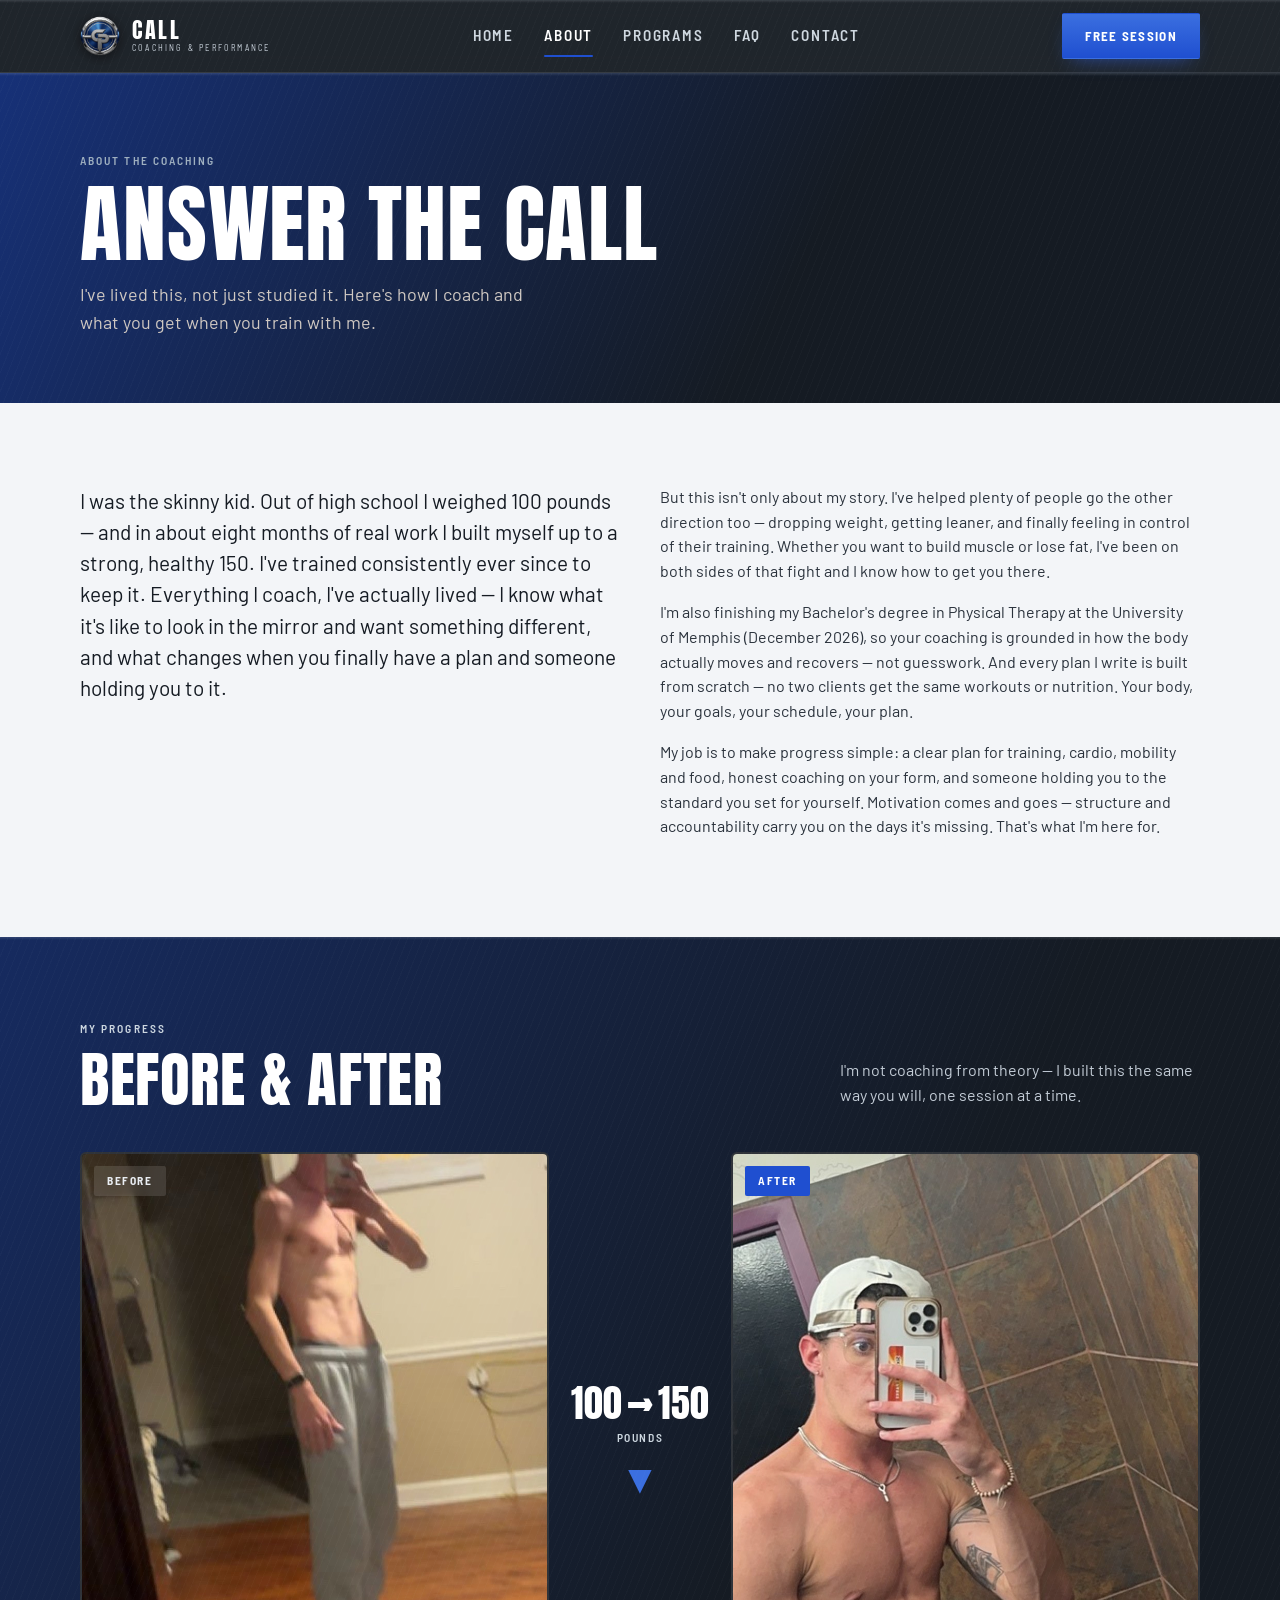
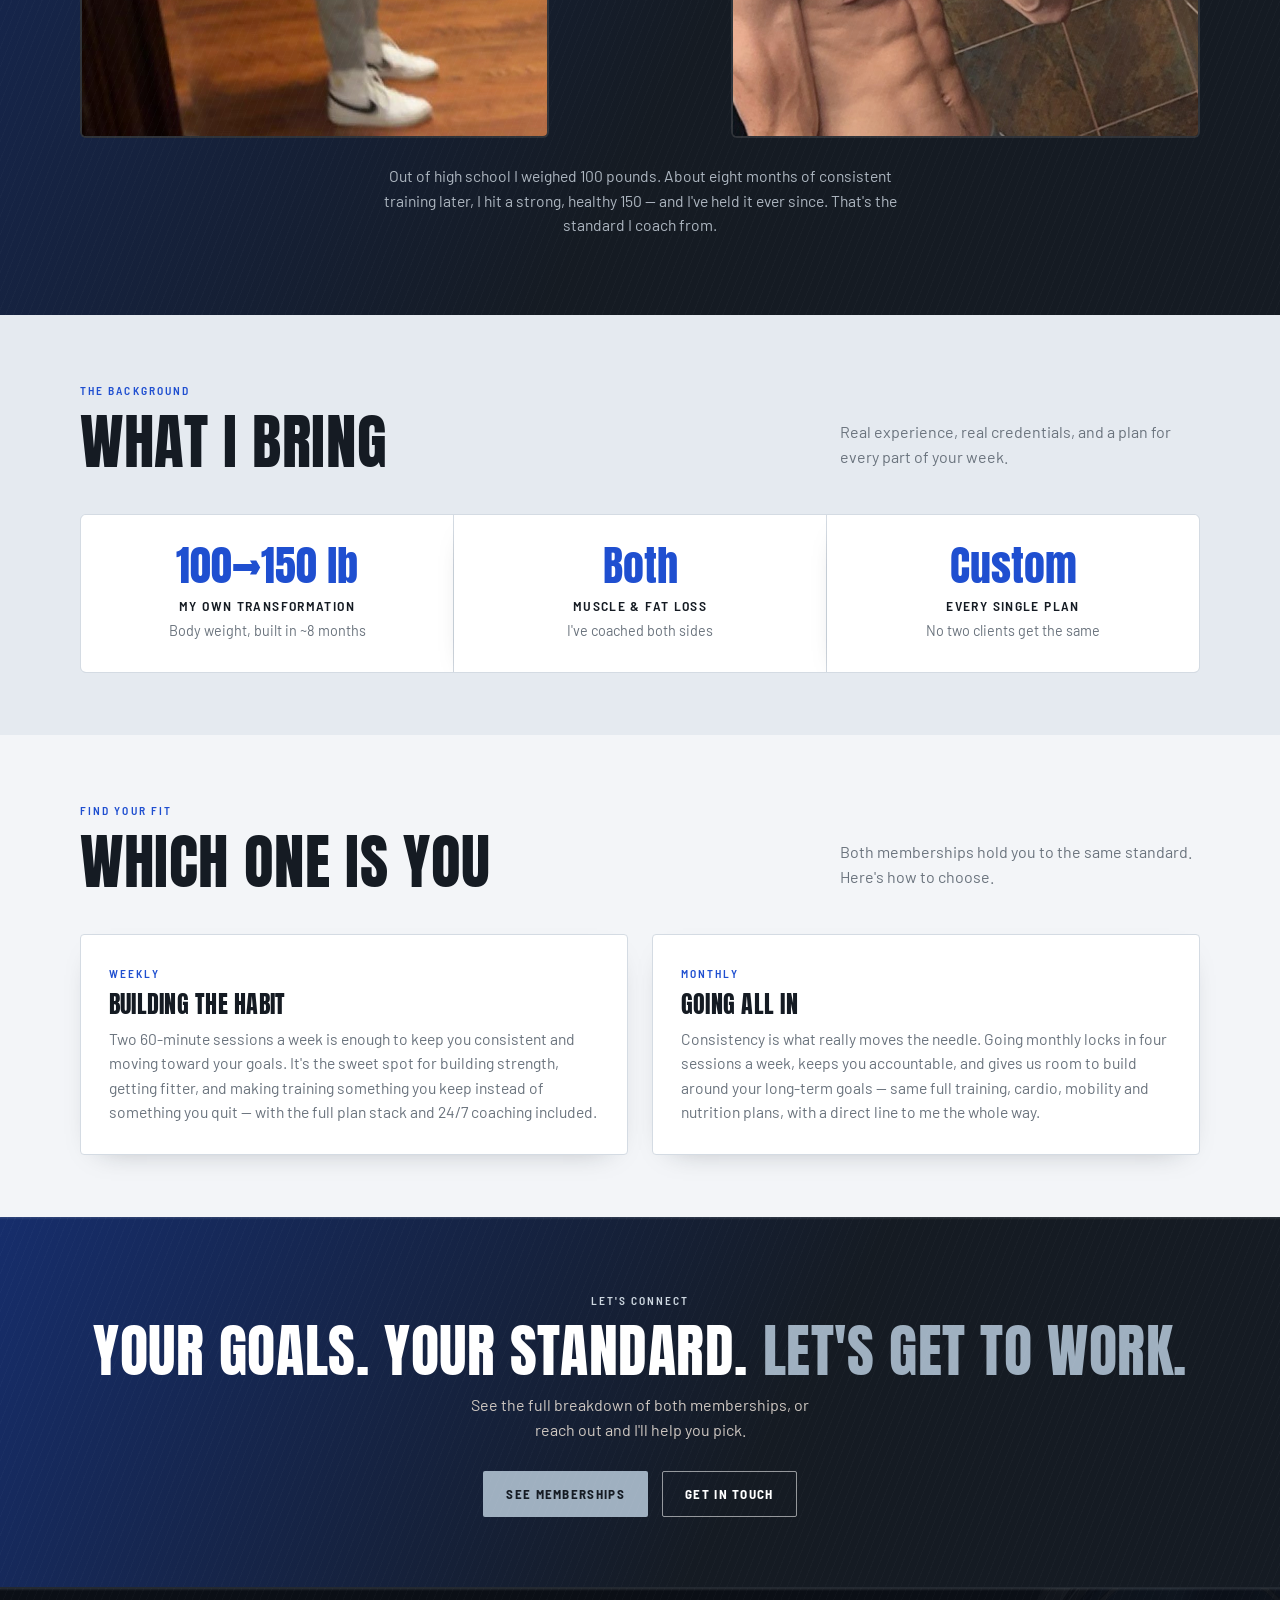
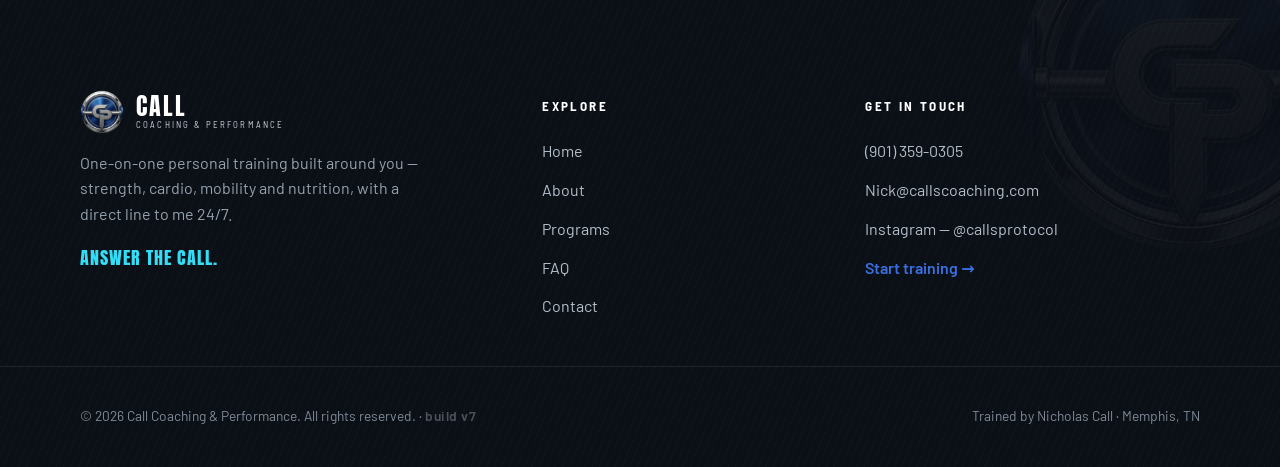
==== about.html @ 1124533a "Add files via upload" ====
<!DOCTYPE html>
<html lang="en">
<head>
<meta charset="UTF-8" />
<meta name="viewport" content="width=device-width, initial-scale=1.0" />
<title>About Nicholas Call | Personal Trainer &mdash; Memphis &amp; Cordova, TN</title>
<meta name="description" content="Meet Nicholas Call, personal trainer in Memphis, TN. From 100 to 150 lbs, now helping clients build muscle and lose weight with fully custom plans." />
<meta property="og:type" content="website" />
<meta property="og:site_name" content="Call Coaching &amp; Performance" />
<meta property="og:title" content="About Nicholas Call | Personal Trainer &mdash; Memphis &amp; Cordova, TN" />
<meta property="og:description" content="Meet Nicholas Call, personal trainer in Memphis, TN. From 100 to 150 lbs, now helping clients build muscle and lose weight with fully custom plans." />
<meta property="og:image" content="https://callscoaching.com/share.png" />
<link rel="canonical" href="https://callscoaching.com/about.html" />
<meta property="og:url" content="https://callscoaching.com/about.html" />

<meta name="twitter:card" content="summary_large_image" />
<meta name="twitter:title" content="About Nicholas Call | Personal Trainer &mdash; Memphis &amp; Cordova, TN" />
<meta name="twitter:description" content="Meet Nicholas Call, personal trainer in Memphis, TN. From 100 to 150 lbs, now helping clients build muscle and lose weight with fully custom plans." />
<meta name="twitter:image" content="https://callscoaching.com/share.png" />
<link rel="icon" type="image/png" href="logo.png" />
<link rel="apple-touch-icon" href="logo.png" />
<link rel="preconnect" href="https://fonts.googleapis.com" />
<link rel="preconnect" href="https://fonts.gstatic.com" crossorigin />
<link href="https://fonts.googleapis.com/css2?family=Anton&family=Barlow:wght@400;500;600;700&family=Barlow+Semi+Condensed:wght@500;600;700&display=swap" rel="stylesheet" />
<link rel="stylesheet" href="styles.css?v=7" />
</head>
<body>
<header class="site-header" id="top">
  <div class="wrap hdr-in">
    <a class="brand" href="index.html" aria-label="Call Coaching &amp; Performance home">
      <span class="mark"></span>
      <span class="brand-txt"><span class="bt-1">CALL</span><span class="bt-2">Coaching &amp; Performance</span></span>
    </a>
    <nav class="nav-links" id="menu">
      <a href="index.html">Home</a>
      <a href="about.html" class="active">About</a>
      <a href="memberships.html">Programs</a>
      <a href="faq.html">FAQ</a>
      <a href="contact.html">Contact</a>
    </nav>
    <div class="hdr-right">
      <a class="btn btn-solid" href="contact.html">Free session</a>
      <button class="nav-toggle" aria-label="Menu" aria-expanded="false" aria-controls="menu"><span></span><span></span><span></span></button>
    </div>
  </div>
</header>

<section class="page-hero">
  <div class="wrap">
    <div class="label kick">About the coaching</div>
    <h1>Answer the call</h1>
    <p>I&#39;ve lived this, not just studied it. Here&#39;s how I coach and what you get when you train with me.</p>
  </div>
</section>

<section class="section">
  <div class="wrap approach">
    <p class="lead reveal">I was the skinny kid. Out of high school I weighed 100 pounds &mdash; and in about eight months of real work I built myself up to a strong, healthy 150. I&#39;ve trained consistently ever since to keep it. Everything I coach, I&#39;ve actually lived &mdash; I know what it&#39;s like to look in the mirror and want something different, and what changes when you finally have a plan and someone holding you to it.</p>
    <div class="body reveal">
      <p>But this isn&#39;t only about my story. I&#39;ve helped plenty of people go the other direction too &mdash; dropping weight, getting leaner, and finally feeling in control of their training. Whether you want to build muscle or lose fat, I&#39;ve been on both sides of that fight and I know how to get you there.</p>
      <p>I&#39;m also finishing my Bachelor&#39;s degree in Physical Therapy at the University of Memphis (December 2026), so your coaching is grounded in how the body actually moves and recovers &mdash; not guesswork. And every plan I write is built from scratch &mdash; no two clients get the same workouts or nutrition. Your body, your goals, your schedule, your plan.</p>
      <p>My job is to make progress simple: a clear plan for training, cardio, mobility and food, honest coaching on your form, and someone holding you to the standard you set for yourself. Motivation comes and goes &mdash; structure and accountability carry you on the days it&#39;s missing. That&#39;s what I&#39;m here for.</p>
    </div>
  </div>
</section>
<section class="transform">
  <div class="wrap">
    <div class="sec-head reveal">
      <div><div class="label kick">My progress</div><h2>Before &amp; after</h2></div>
      <p>I&#39;m not coaching from theory &mdash; I built this the same way you will, one session at a time.</p>
    </div>
    <div class="ba reveal">
      <figure class="ba-card"><span class="ba-tag before">Before</span><div class="frame"><img src="call-before.jpg" alt="Nicholas Call before" onerror="this.closest('.ba-card').style.display='none'" /></div></figure>
      <div class="ba-arrow"><span class="stat">100&#8202;&rarr;&#8202;150</span><span class="lbl">pounds</span><span class="chev">&#9660;</span></div>
      <figure class="ba-card"><span class="ba-tag after">After</span><div class="frame"><img src="call-after.jpg" alt="Nicholas Call after" onerror="this.closest('.ba-card').style.display='none'" /></div></figure>
    </div>
    <p class="ba-note">Out of high school I weighed 100 pounds. About eight months of consistent training later, I hit a strong, healthy 150 &mdash; and I&#39;ve held it ever since. That&#39;s the standard I coach from.</p>
  </div>
</section>


<section class="section tight" style="background:var(--bone)">
  <div class="wrap">
    <div class="sec-head reveal">
      <div><div class="label kick">The background</div><h2>What I bring</h2></div>
      <p>Real experience, real credentials, and a plan for every part of your week.</p>
    </div>
    <div class="creds reveal">
      <div class="cred"><div class="big">100&rarr;150 lb</div><div class="cap">My own transformation</div><div class="sub">Body weight, built in ~8 months</div></div>
      <div class="cred"><div class="big">Both</div><div class="cap">Muscle &amp; fat loss</div><div class="sub">I&#39;ve coached both sides</div></div>
      <div class="cred"><div class="big">Custom</div><div class="cap">Every single plan</div><div class="sub">No two clients get the same</div></div>
    </div>
  </div>
</section>

<section class="section tight">
  <div class="wrap">
    <div class="sec-head reveal">
      <div><div class="label kick">Find your fit</div><h2>Which one is you</h2></div>
      <p>Both memberships hold you to the same standard. Here&#39;s how to choose.</p>
    </div>
    <div class="fits">
      <div class="fit reveal">
        <div class="label tag">Weekly</div>
        <h3>Building the habit</h3>
        <p>Two 60-minute sessions a week is enough to keep you consistent and moving toward your goals. It&#39;s the sweet spot for building strength, getting fitter, and making training something you keep instead of something you quit &mdash; with the full plan stack and 24/7 coaching included.</p>
      </div>
      <div class="fit reveal">
        <div class="label tag">Monthly</div>
        <h3>Going all in</h3>
        <p>Consistency is what really moves the needle. Going monthly locks in four sessions a week, keeps you accountable, and gives us room to build around your long-term goals &mdash; same full training, cardio, mobility and nutrition plans, with a direct line to me the whole way.</p>
      </div>
    </div>
  </div>
</section>

<section class="cta-band">
  <div class="wrap reveal">
    <div class="label kick" style="color:var(--silver-lite)">Let&#39;s connect</div>
    <h2>Your goals. Your standard. <em>Let&#39;s get to work.</em></h2>
    <p>See the full breakdown of both memberships, or reach out and I&#39;ll help you pick.</p>
    <div class="hero-cta">
      <a class="btn btn-gold" href="memberships.html">See memberships</a>
      <a class="btn btn-light" href="contact.html">Get in touch</a>
    </div>
  </div>
</section>
<footer class="site-footer">
  <div class="wrap foot-grid">
    <div class="foot-brand-col">
      <div class="foot-brand"><span class="mark"></span><span class="fb-name"><b>CALL</b><span>Coaching &amp; Performance</span></span></div>
      <p class="foot-blurb">One-on-one personal training built around you — strength, cardio, mobility and nutrition, with a direct line to me 24/7.</p>
      <div class="foot-tag">Answer the call.</div>
    </div>
    <div class="foot-col">
      <h4>Explore</h4>
      <a href="index.html">Home</a>
      <a href="about.html">About</a>
      <a href="memberships.html">Programs</a>
      <a href="faq.html">FAQ</a>
      <a href="contact.html">Contact</a>
    </div>
    <div class="foot-col">
      <h4>Get in touch</h4>
      <a href="tel:+19013590305">(901) 359-0305</a>
      <a href="mailto:Nick@callscoaching.com">Nick@callscoaching.com</a>
      <a href="https://www.instagram.com/callsprotocol" target="_blank" rel="noopener">Instagram &mdash; @callsprotocol</a>
      <a class="cta" href="contact.html">Start training &rarr;</a>
    </div>
  </div>
  <div class="foot-bottom"><div class="wrap fb-in">
    <span>&copy; <span id="yr"></span> Call Coaching &amp; Performance. All rights reserved. &middot; <span class="bld">build v7</span></span>
    <span>Trained by Nicholas Call &middot; Memphis, TN</span>
  </div></div>
</footer>

<script src="site.js?v=7"></script>
</body>
</html>
---- styles.css ----
/* ===== CALL — shared styles ===== */
:root{
  --ink:#151b23;
  --ink-soft:#2a323c;
  --blue:#1f4fd0;
  --blue-deep:#173a9c;
  --blue-bright:#3b6fe0;
  --paper:#f3f5f8;
  --bone:#e5eaf0;
  --line:#d4dbe3;
  --silver:#9fb0c0;
  --silver-lite:#cdd7e0;
  --muted:#6a737d;
  /* legacy aliases so existing rules recolor automatically */
  --maroon:var(--blue);
  --maroon-deep:var(--blue-deep);
  --blood:var(--blue-bright);
  --gold:var(--silver);
  --gold-lite:var(--silver-lite);
  --logo:url("logo.png");
}
*{box-sizing:border-box;margin:0;padding:0}
html{scroll-behavior:smooth}
body{font-family:'Barlow',system-ui,sans-serif;background:var(--paper);color:var(--ink);line-height:1.55;-webkit-font-smoothing:antialiased}
h1,h2,h3{font-family:'Anton',sans-serif;font-weight:400;text-transform:uppercase;line-height:.92;letter-spacing:.01em}
a{color:inherit;text-decoration:none}
img{display:block;max-width:100%}
.wrap{width:min(1120px,92vw);margin:0 auto}
.label{font-family:'Barlow Semi Condensed',sans-serif;text-transform:uppercase;letter-spacing:.18em;font-weight:600;font-size:.72rem}
.kick{display:inline-flex;color:var(--maroon);margin-bottom:14px}

/* buttons */
.btn{display:inline-flex;align-items:center;justify-content:center;gap:8px;font-family:'Barlow Semi Condensed',sans-serif;text-transform:uppercase;letter-spacing:.1em;font-weight:700;font-size:.82rem;padding:12px 22px;border-radius:2px;cursor:pointer;border:1.5px solid transparent;transition:transform .18s,background .2s,color .2s}
.btn-solid{background:var(--maroon);color:#fff}
.btn-solid:hover{background:var(--maroon-deep);transform:translateY(-2px)}
.btn-ghost{border-color:var(--ink);color:var(--ink)}
.btn-ghost:hover{background:var(--ink);color:var(--paper);transform:translateY(-2px)}
.btn-light{border-color:rgba(255,255,255,.55);color:#fff}
.btn-light:hover{background:#fff;color:var(--maroon);transform:translateY(-2px)}
.btn-gold{background:var(--gold);color:var(--ink)}
.btn-gold:hover{background:var(--gold-lite);transform:translateY(-2px)}

/* nav */
.nav{position:sticky;top:0;z-index:80;background:rgba(242,240,236,.92);backdrop-filter:blur(10px);border-bottom:1px solid var(--line)}
.nav-in{display:flex;align-items:center;justify-content:space-between;height:66px}
.brand{display:flex;align-items:center;gap:12px}
.brand .mark{width:30px;height:30px;background:var(--logo) center/contain no-repeat;flex:0 0 auto}
.brand .name{font-family:'Anton',sans-serif;font-size:1.5rem;letter-spacing:.06em}
.nav-right{display:flex;align-items:center;gap:26px}
.nav-links{display:flex;align-items:center;gap:28px}
.nav-links a{font-family:'Barlow Semi Condensed',sans-serif;text-transform:uppercase;letter-spacing:.12em;font-weight:600;font-size:.8rem;color:var(--ink-soft);transition:color .2s;position:relative}
.nav-links a:hover{color:var(--maroon)}
.nav-links a.active{color:var(--maroon)}
.nav-links a.active:after{content:"";position:absolute;left:0;right:0;bottom:-6px;height:2px;background:var(--blue)}
.nav .btn{padding:9px 18px}
.nav-toggle{display:none;flex-direction:column;justify-content:center;gap:5px;width:42px;height:42px;background:none;border:1px solid var(--line);border-radius:3px;cursor:pointer}
.nav-toggle span{display:block;width:20px;height:2px;background:var(--ink);margin:0 auto;transition:transform .25s,opacity .2s}
.nav-toggle[aria-expanded="true"] span:nth-child(1){transform:translateY(7px) rotate(45deg)}
.nav-toggle[aria-expanded="true"] span:nth-child(2){opacity:0}
.nav-toggle[aria-expanded="true"] span:nth-child(3){transform:translateY(-7px) rotate(-45deg)}

/* section shell */
.section{padding:82px 0}
.section.tight{padding:62px 0}
.sec-head{display:flex;align-items:flex-end;justify-content:space-between;gap:20px;margin-bottom:44px;flex-wrap:wrap}
.sec-head h2{font-size:clamp(2.4rem,6vw,3.8rem)}
.sec-head p{color:var(--muted);max-width:40ch}

/* page hero (sub pages) */
.page-hero{background:var(--ink);color:var(--paper);position:relative;overflow:hidden}
.page-hero:before{content:"";position:absolute;inset:0;background:linear-gradient(120deg,var(--maroon-deep),transparent 62%);opacity:.7}
.page-hero .wrap{position:relative;padding:74px 0 66px}
.page-hero .kick{color:var(--gold)}
.page-hero h1{font-size:clamp(2.8rem,8vw,5.4rem);color:#fff}
.page-hero p{color:#cfc8c2;max-width:46ch;margin-top:18px;font-size:1.12rem}

/* home hero */
.hero-home{text-align:center;padding:58px 0 32px}
.hero-home .kick{margin-bottom:18px}
.hero-home h1{font-size:clamp(3.6rem,12vw,8.4rem);letter-spacing:.02em}
.hero-home h1 .thin{display:block;font-family:'Barlow Semi Condensed',sans-serif;font-weight:600;text-transform:uppercase;font-size:clamp(.85rem,2.2vw,1.1rem);letter-spacing:.34em;color:var(--ink-soft);margin-top:14px}
.hero-photo{position:relative;width:min(430px,84vw);aspect-ratio:4/5;margin:34px auto 4px}
.hero-photo:before{content:"";position:absolute;inset:16px -16px -16px 16px;background:var(--maroon);z-index:0;clip-path:polygon(6% 0,100% 0,100% 94%,94% 100%,0 100%,0 6%)}
.hero-photo .frame{position:absolute;inset:0;z-index:2;border:2px solid var(--gold);clip-path:polygon(6% 0,100% 0,100% 94%,94% 100%,0 100%,0 6%);overflow:hidden;background:var(--maroon-deep)}
.hero-photo img{position:absolute;inset:0;width:100%;height:100%;object-fit:cover;object-position:top center;z-index:2}
.ph-fallback{position:absolute;inset:0;z-index:1;display:flex;flex-direction:column;align-items:center;justify-content:center;gap:16px;background:radial-gradient(120% 120% at 30% 18%,#1a1418 0%,var(--maroon-deep) 70%,#4a0d14 100%)}
.ph-fallback .emblem{width:44%;aspect-ratio:1;background:var(--logo) center/contain no-repeat;filter:drop-shadow(0 8px 20px rgba(0,0,0,.5))}
.ph-fallback .who{font-family:'Barlow Semi Condensed',sans-serif;text-transform:uppercase;letter-spacing:.22em;font-weight:600;font-size:.82rem;color:#e9c877}
.hero-sub{font-size:1.16rem;max-width:44ch;margin:30px auto 30px;color:var(--ink-soft)}
.hero-sub strong{color:var(--ink);font-weight:700}
.hero-cta{display:flex;gap:14px;flex-wrap:wrap;justify-content:center}

/* marquee */
.marquee{background:var(--ink);color:var(--paper);overflow:hidden;border-top:2px solid var(--maroon);border-bottom:2px solid var(--maroon)}
.marquee .track{display:flex;gap:2.4rem;white-space:nowrap;padding:13px 0;animation:scroll 26s linear infinite;font-family:'Anton',sans-serif;text-transform:uppercase;letter-spacing:.2em;font-size:.98rem}
.marquee .track span{color:var(--gold)}
@keyframes scroll{from{transform:translateX(0)}to{transform:translateX(-50%)}}

/* highlights */
.grid4{display:grid;grid-template-columns:repeat(4,1fr);gap:20px}
.hl{background:#fff;border:1px solid var(--line);border-radius:4px;padding:26px 22px;transition:transform .2s,box-shadow .2s}
.hl:hover{transform:translateY(-4px);box-shadow:0 20px 40px -28px rgba(18,16,19,.4)}
.hl .ic{width:40px;height:40px;border-radius:50%;background:var(--maroon);display:flex;align-items:center;justify-content:center;margin-bottom:16px}
.hl h3{font-size:1.18rem;margin-bottom:8px}
.hl p{font-size:.94rem;color:var(--muted)}

/* snapshot cards (home) */
.snap{display:grid;grid-template-columns:1fr 1fr;gap:22px}
.snapcard{position:relative;background:#fff;border:1px solid var(--line);border-radius:4px;padding:30px 28px;display:flex;flex-direction:column;gap:6px;transition:transform .2s,box-shadow .2s}
.snapcard.dark{background:var(--ink);color:var(--paper);border-color:var(--ink)}
.snapcard:hover{transform:translateY(-4px);box-shadow:0 22px 44px -30px rgba(18,16,19,.4)}
.snapcard .tier{color:var(--maroon)}
.snapcard.dark .tier{color:var(--gold)}
.snapcard .price{display:flex;align-items:baseline;gap:6px;margin:6px 0 2px}
.snapcard .price .num{font-family:'Anton',sans-serif;font-size:3.4rem;line-height:1}
.snapcard .price .per{font-family:'Barlow Semi Condensed',sans-serif;font-weight:600;text-transform:uppercase;letter-spacing:.08em;color:var(--muted)}
.snapcard.dark .price .per{color:#b7aca6}
.snapcard .meta{font-family:'Barlow Semi Condensed',sans-serif;text-transform:uppercase;letter-spacing:.05em;font-weight:600;font-size:.84rem;color:var(--muted)}
.snapcard.dark .meta{color:#b7aca6}
.snapcard .go{margin-top:16px}

/* plans (full) */
.plans{display:grid;grid-template-columns:1fr 1fr;gap:26px}
.plan{position:relative;background:#fff;border:1px solid var(--line);border-radius:4px;padding:36px 32px 34px;display:flex;flex-direction:column;transition:transform .22s,box-shadow .22s}
.plan:hover{transform:translateY(-4px);box-shadow:0 26px 50px -30px rgba(18,16,19,.4)}
.plan.feature{background:var(--ink);color:var(--paper);border-color:var(--ink)}
.plan .tier{color:var(--maroon)}
.plan.feature .tier{color:var(--gold)}
.flag{position:absolute;top:26px;right:28px;background:var(--gold);color:var(--ink);font-family:'Barlow Semi Condensed',sans-serif;font-weight:700;text-transform:uppercase;letter-spacing:.12em;font-size:.66rem;padding:5px 11px;border-radius:2px}
.plan h3{font-size:2rem;margin:12px 0 4px}
.price-lg{display:flex;align-items:baseline;gap:6px;margin:18px 0 6px}
.price-lg .num{font-family:'Anton',sans-serif;font-size:4.4rem;line-height:1}
.price-lg .per{font-family:'Barlow Semi Condensed',sans-serif;font-weight:600;text-transform:uppercase;letter-spacing:.08em;color:var(--muted)}
.plan.feature .price-lg .per{color:#b7aca6}
.sub-price{font-family:'Barlow Semi Condensed',sans-serif;text-transform:uppercase;letter-spacing:.06em;font-weight:600;color:var(--maroon);font-size:.9rem}
.plan.feature .sub-price{color:var(--gold)}
.sessions{font-family:'Barlow Semi Condensed',sans-serif;text-transform:uppercase;letter-spacing:.05em;font-weight:600;font-size:.86rem;color:var(--muted);margin-top:2px}
.plan.feature .sessions{color:#b7aca6}
.why{margin:22px 0 24px;font-size:1rem;color:var(--ink-soft)}
.plan.feature .why{color:#d9d2cc}
.divide{height:1px;background:var(--line);margin:2px 0 22px}
.plan.feature .divide{background:#3a3236}
.incl-label{margin-bottom:14px;color:var(--muted)}
.plan.feature .incl-label{color:var(--gold)}
ul.incl{list-style:none;display:flex;flex-direction:column;gap:11px;margin-bottom:30px}
ul.incl li{display:flex;gap:11px;align-items:flex-start;font-size:.98rem}
ul.incl li svg{flex:0 0 auto;margin-top:3px}
.plan .btn{margin-top:auto;width:100%}

/* policy */
.policy{display:grid;grid-template-columns:repeat(4,1fr);gap:1px;background:var(--line);border:1px solid var(--line);border-radius:4px;overflow:hidden}
.pol{background:var(--paper);padding:30px 26px}
.pol .n{font-family:'Anton',sans-serif;color:var(--maroon);font-size:1.4rem;margin-bottom:12px}
.pol h4{font-family:'Barlow Semi Condensed',sans-serif;text-transform:uppercase;letter-spacing:.08em;font-size:.92rem;margin-bottom:8px}
.pol p{font-size:.94rem;color:var(--muted)}
.pay{margin-top:44px}
.pay .label{color:var(--muted);margin-bottom:20px;display:block}
.pay-row{display:flex;flex-wrap:wrap;gap:12px}
.chip{display:inline-flex;align-items:center;gap:9px;background:#fff;border:1px solid var(--line);border-radius:40px;padding:10px 20px;font-family:'Barlow Semi Condensed',sans-serif;font-weight:600;text-transform:uppercase;letter-spacing:.06em;font-size:.82rem}
.chip .dot{width:9px;height:9px;border-radius:50%;background:var(--maroon)}

/* about */
.approach{display:grid;grid-template-columns:1fr 1fr;gap:40px;align-items:start}
.approach .lead{font-size:1.3rem;line-height:1.5;color:var(--ink)}
.approach .body p{color:var(--ink-soft);margin-bottom:16px}
.fits{display:grid;grid-template-columns:1fr 1fr;gap:24px;margin-top:8px}
.fit{background:#fff;border:1px solid var(--line);border-radius:4px;padding:30px 28px}
.fit .tag{color:var(--maroon);margin-bottom:10px}
.fit h3{font-size:1.5rem;margin-bottom:12px}
.fit p{color:var(--muted);font-size:.98rem}

/* contact */
.contact-grid{display:grid;grid-template-columns:1.05fr .95fr;gap:40px;align-items:center}
.contact-grid h2{font-size:clamp(2.4rem,6vw,3.6rem)}
.contact-grid h2 em{font-style:normal;color:var(--maroon)}
.contact-grid p{color:var(--muted);max-width:40ch;margin:18px 0 30px;font-size:1.06rem}
.connect{display:flex;flex-direction:column;gap:16px}
.connect a{display:flex;align-items:center;gap:16px;background:#fff;border:1px solid var(--line);border-radius:4px;padding:18px 22px;transition:border-color .2s,transform .2s,box-shadow .2s}
.connect a:hover{border-color:var(--gold);transform:translateX(4px);box-shadow:0 16px 34px -26px rgba(18,16,19,.5)}
.connect .ic{width:44px;height:44px;flex:0 0 auto;border-radius:50%;background:var(--maroon);display:flex;align-items:center;justify-content:center}
.connect .ct .label{color:var(--maroon);display:block;margin-bottom:3px}
.connect .ct .val{font-weight:600;font-size:1.06rem;color:var(--ink)}

/* CTA band */
.cta-band{background:var(--ink);color:var(--paper);text-align:center;position:relative;overflow:hidden}
.cta-band:before{content:"";position:absolute;inset:0;background:linear-gradient(120deg,var(--maroon-deep),transparent 60%);opacity:.6}
.cta-band .wrap{position:relative;padding:70px 0}
.cta-band h2{font-size:clamp(2.2rem,6vw,3.6rem);color:#fff}
.cta-band h2 em{font-style:normal;color:var(--gold)}
.cta-band p{color:#cfc8c2;max-width:42ch;margin:16px auto 28px}
.cta-band .hero-cta{justify-content:center}

/* footer */
footer{background:#0b0a0b;color:var(--paper);padding:46px 0 22px}
.foot-top{display:flex;align-items:center;justify-content:space-between;gap:20px;flex-wrap:wrap;padding-bottom:26px;border-bottom:1px solid #241f22}
.foot-brand{display:flex;align-items:center;gap:13px}
.foot-brand .mark{width:36px;height:36px;background:var(--logo) center/contain no-repeat}
.foot-brand .name{font-family:'Anton',sans-serif;font-size:1.7rem;letter-spacing:.06em}
.foot-nav{display:flex;gap:22px;flex-wrap:wrap}
.foot-nav a{font-family:'Barlow Semi Condensed',sans-serif;text-transform:uppercase;letter-spacing:.1em;font-weight:600;font-size:.78rem;color:#a49c96;transition:color .2s}
.foot-nav a:hover{color:var(--gold)}
.foot-bottom{display:flex;justify-content:space-between;gap:14px;flex-wrap:wrap;padding-top:20px;font-size:.82rem;color:#6f6862}
.foot-bottom a:hover{color:var(--gold)}
.standard-line{text-align:center;font-family:'Anton',sans-serif;text-transform:uppercase;letter-spacing:.5em;color:var(--maroon);font-size:1rem;padding:20px 0 0}

/* reveal */
.reveal{opacity:0;transform:translateY(22px);transition:opacity .6s ease,transform .6s ease}
.reveal.in{opacity:1;transform:none}

/* responsive */
@media(max-width:900px){
  .grid4{grid-template-columns:1fr 1fr}
  .approach{grid-template-columns:1fr;gap:26px}
}
@media(max-width:820px){
  .nav-toggle{display:flex}
  .nav-right{gap:14px}
  .nav-links{position:absolute;top:66px;left:0;right:0;flex-direction:column;align-items:flex-start;gap:0;background:var(--paper);border-bottom:1px solid var(--line);max-height:0;overflow:hidden;transition:max-height .3s ease}
  .nav-links.open{max-height:320px}
  .nav-links a{width:100%;padding:15px 4vw;border-top:1px solid var(--line)}
  .nav-links a.active:after{display:none}
  .snap,.plans,.fits,.contact-grid{grid-template-columns:1fr}
  .policy{grid-template-columns:1fr 1fr}
}
@media(max-width:520px){
  .grid4{grid-template-columns:1fr}
  .policy{grid-template-columns:1fr}
  .standard-line{letter-spacing:.28em;font-size:.82rem}
}
@media(prefers-reduced-motion:reduce){
  .marquee .track{animation:none}
  .reveal{opacity:1;transform:none;transition:none}
  html{scroll-behavior:auto}
}

/* ===== payments (logos) ===== */
.pay-grid{display:flex;flex-wrap:wrap;gap:14px}
.paycard{background:#fff;border:1px solid var(--line);border-radius:10px;padding:16px 18px;min-width:114px;flex:1 1 114px;max-width:150px;display:flex;flex-direction:column;align-items:center;gap:11px;transition:transform .2s,box-shadow .2s}
.paycard:hover{transform:translateY(-3px);box-shadow:0 16px 30px -24px rgba(18,16,19,.5)}
.pay-mark{height:34px;display:flex;align-items:center;justify-content:center;gap:5px}
.pay-mark.tile{width:34px;height:34px;border-radius:9px;color:#fff;font-family:'Barlow',sans-serif;font-weight:800;font-size:1.2rem}
.pay-mark.cashapp{background:#00d64f}
.pay-mark.venmo{background:#008cff}
.pay-mark.applepay b{font-family:'Barlow',sans-serif;font-weight:700;color:#111;font-size:1.1rem}
.pay-mark.paypal i{font-style:italic;font-weight:800;font-size:1.2rem;font-family:'Barlow',sans-serif}
.pay-mark.paypal i:first-child{color:#003087}
.pay-mark.paypal i:last-child{color:#009cde}
.pay-name{font-family:'Barlow Semi Condensed',sans-serif;text-transform:uppercase;letter-spacing:.08em;font-weight:600;font-size:.72rem;color:var(--muted)}

/* ===== testimonials ===== */
.quotes{display:grid;grid-template-columns:repeat(3,1fr);gap:22px}
.quote{position:relative;background:#fff;border:1px solid var(--line);border-radius:6px;padding:26px 28px 26px}
.quote .mark{font-family:'Anton',sans-serif;color:var(--gold);font-size:3.4rem;line-height:.6;display:block;margin-bottom:10px}
.quote p{font-size:1.08rem;color:var(--ink);line-height:1.45;margin-bottom:22px}
.quote .who{display:flex;flex-direction:column;gap:2px}
.quote .who .nm{font-family:'Barlow Semi Condensed',sans-serif;font-weight:700;text-transform:uppercase;letter-spacing:.06em}
.quote .who .gl{font-size:.82rem;color:var(--maroon);font-weight:600}

/* ===== faq accordion ===== */
.faq{max-width:820px;margin:0 auto;border-top:1px solid var(--line)}
.faq-item{border-bottom:1px solid var(--line)}
.faq-q{width:100%;background:none;border:0;cursor:pointer;text-align:left;padding:22px 46px 22px 4px;font-family:'Barlow',sans-serif;font-weight:600;font-size:1.08rem;color:var(--ink);position:relative}
.faq-q:hover{color:var(--maroon)}
.faq-q:after{content:"+";position:absolute;right:8px;top:50%;transform:translateY(-50%);font-family:'Anton',sans-serif;color:var(--maroon);font-size:1.5rem;line-height:1}
.faq-item.open .faq-q:after{content:"\2013"}
.faq-a{max-height:0;overflow:hidden;transition:max-height .3s ease}
.faq-a p{padding:0 4px 22px;color:var(--muted);font-size:1rem;max-width:66ch}
.faq-item.open .faq-a{max-height:300px}

@media(max-width:820px){
  .quotes{grid-template-columns:1fr}
}
@media(prefers-reduced-motion:reduce){
  .faq-a{transition:none}
}


/* ===== transformation (before / after) ===== */
.transform{background:var(--ink);color:var(--paper);position:relative;overflow:hidden}
.transform:before{content:"";position:absolute;inset:0;background:linear-gradient(120deg,var(--blue-deep),transparent 60%);opacity:.5}
.transform .wrap{position:relative;padding:78px 0}
.transform .sec-head h2{color:#fff}
.transform .sec-head p{color:#c3ccd6}
.transform .sec-head .kick{color:var(--silver-lite)}
.ba{display:grid;grid-template-columns:1fr auto 1fr;gap:22px;align-items:center;margin-top:8px}
.ba-card{position:relative}
.ba-card .frame{position:relative;aspect-ratio:4/5;border:2px solid rgba(255,255,255,.14);border-radius:6px;overflow:hidden;background:#0d1218}
.ba-card .frame img{width:100%;height:100%;object-fit:cover;object-position:top center}
.ba-tag{position:absolute;top:14px;left:14px;z-index:2;font-family:'Barlow Semi Condensed',sans-serif;text-transform:uppercase;letter-spacing:.14em;font-weight:700;font-size:.72rem;padding:6px 13px;border-radius:2px}
.ba-tag.before{background:rgba(255,255,255,.12);color:#e9edf2;backdrop-filter:blur(4px)}
.ba-tag.after{background:var(--blue);color:#fff}
.ba-arrow{display:flex;flex-direction:column;align-items:center;gap:8px;color:var(--silver-lite)}
.ba-arrow .stat{font-family:'Anton',sans-serif;font-size:2.4rem;line-height:.9;color:#fff}
.ba-arrow .lbl{font-family:'Barlow Semi Condensed',sans-serif;text-transform:uppercase;letter-spacing:.14em;font-weight:600;font-size:.72rem}
.ba-arrow .chev{font-family:'Anton',sans-serif;font-size:2rem;color:var(--blue-bright)}
.ba-note{text-align:center;color:#aeb7c1;margin-top:26px;font-size:.98rem;max-width:60ch;margin-left:auto;margin-right:auto}

/* ===== credentials strip (about) ===== */
.creds{display:grid;grid-template-columns:repeat(3,1fr);gap:1px;background:var(--line);border:1px solid var(--line);border-radius:6px;overflow:hidden;margin-top:6px}
.cred{background:#fff;padding:30px 26px;text-align:center}
.cred .big{font-family:'Anton',sans-serif;color:var(--blue);font-size:2.6rem;line-height:1}
.cred .cap{font-family:'Barlow Semi Condensed',sans-serif;text-transform:uppercase;letter-spacing:.1em;font-weight:600;font-size:.86rem;color:var(--ink);margin-top:8px}
.cred .sub{color:var(--muted);font-size:.9rem;margin-top:4px}

@media(max-width:820px){
  .ba{grid-template-columns:1fr;gap:16px}
  .ba-arrow{flex-direction:row;gap:14px;justify-content:center;padding:2px 0}
  .ba-arrow .chev{transform:rotate(90deg)}
  .creds{grid-template-columns:1fr}
}


/* =========================================================
   CUSTOM HEADER
   ========================================================= */
.site-header{position:sticky;top:0;z-index:60;background:rgba(14,19,26,.92);
  -webkit-backdrop-filter:blur(10px);backdrop-filter:blur(10px);
  border-bottom:1px solid rgba(159,176,192,.16)}
.site-header .hdr-in{display:flex;align-items:center;justify-content:space-between;height:72px;gap:22px}
.site-header .brand{display:flex;align-items:center;gap:12px;text-decoration:none}
.site-header .brand .mark{width:40px;height:40px;background:var(--logo) center/contain no-repeat;
  filter:drop-shadow(0 2px 7px rgba(0,0,0,.55))}
.brand-txt{display:flex;flex-direction:column;line-height:1}
.brand-txt .bt-1{font-family:'Anton',sans-serif;letter-spacing:2.5px;color:#fff;font-size:1.4rem}
.brand-txt .bt-2{font-family:'Barlow Semi Condensed',sans-serif;text-transform:uppercase;
  letter-spacing:.26em;font-size:.53rem;color:var(--silver-lite);margin-top:3px}
.site-header .nav-links{display:flex;gap:30px}
.site-header .nav-links a{color:#cfd8e0;text-decoration:none;font-weight:600;font-size:.95rem;
  position:relative;padding:8px 0;transition:color .15s}
.site-header .nav-links a:hover{color:#fff}
.site-header .nav-links a.active{color:#fff}
.site-header .nav-links a.active:after{content:"";position:absolute;left:0;right:0;bottom:-1px;height:2px;
  background:var(--blue);border-radius:2px}
.hdr-right{display:flex;align-items:center;gap:14px}
.site-header .nav-toggle{display:none;width:44px;height:40px;background:none;border:0;cursor:pointer;
  padding:9px 8px;flex-direction:column;justify-content:space-between}
.site-header .nav-toggle span{display:block;height:2px;width:100%;background:#e7edf2;border-radius:2px;transition:.2s}

@media(max-width:860px){
  .site-header .hdr-right .btn{display:none}
  .site-header .nav-toggle{display:flex}
  .site-header .nav-links{position:absolute;top:72px;left:0;right:0;flex-direction:column;gap:0;
    background:#0f151d;border-bottom:1px solid rgba(159,176,192,.16);
    max-height:0;overflow:hidden;transition:max-height .28s ease}
  .site-header .nav-links.open{max-height:340px}
  .site-header .nav-links a{padding:16px 22px;border-top:1px solid rgba(159,176,192,.08)}
  .site-header .nav-links a.active:after{display:none}
  .brand-txt .bt-2{letter-spacing:.2em}
}

/* =========================================================
   HERO
   ========================================================= */
.hero{position:relative;overflow:hidden;background:#0c1118;color:#eef3f7}
.hero-bg{position:absolute;inset:0;z-index:0;
  background:
    radial-gradient(1100px 620px at 78% 8%, rgba(47,98,230,.32), transparent 60%),
    radial-gradient(760px 520px at 6% 96%, rgba(31,63,156,.28), transparent 62%),
    linear-gradient(180deg,#0c1118,#0a0e14);}
.hero-bg:after{content:"";position:absolute;inset:0;opacity:.5;
  background-image:radial-gradient(rgba(255,255,255,.045) 1px, transparent 1px);background-size:4px 4px}
.hero-in{position:relative;z-index:2;display:grid;grid-template-columns:1.05fr .95fr;gap:52px;
  align-items:center;padding:78px 0 84px}
.hero-kicker{font-family:'Barlow Semi Condensed',sans-serif;text-transform:uppercase;font-weight:700;
  letter-spacing:.32em;font-size:.82rem;color:var(--silver-lite);margin-bottom:20px}
.hero-title{font-family:'Anton',sans-serif;font-weight:400;line-height:.92;letter-spacing:.5px;
  font-size:clamp(3.4rem,8vw,6.2rem);margin:0 0 22px;text-transform:uppercase;color:#fff;
  text-shadow:0 2px 30px rgba(0,0,0,.4)}
.hero-title .accent{color:transparent;-webkit-text-stroke:2px var(--silver);background:none}
.hero-sub{font-size:1.12rem;line-height:1.6;color:#c4cdd7;max-width:52ch;margin:0 0 30px}
.hero .hero-cta{display:flex;gap:14px;flex-wrap:wrap;margin-bottom:34px}
.btn-ghost-l{background:transparent;border:1.5px solid rgba(206,216,224,.5);color:#eef3f7}
.btn-ghost-l:hover{border-color:#fff;background:rgba(255,255,255,.06)}
.hero-stats{list-style:none;display:flex;gap:14px;margin:0;padding:0;flex-wrap:wrap}
.hero-stats li{flex:1;min-width:120px;background:rgba(255,255,255,.04);border:1px solid rgba(159,176,192,.16);
  border-radius:12px;padding:16px 18px}
.hero-stats b{display:block;font-family:'Anton',sans-serif;font-weight:400;font-size:1.5rem;color:#fff;letter-spacing:.5px}
.hero-stats span{display:block;font-size:.8rem;color:#9fb0c0;margin-top:4px}
.hero-media{position:relative;justify-self:center}
.hero-frame{position:relative;width:min(420px,86vw);aspect-ratio:4/5;border-radius:14px;overflow:hidden;
  border:1px solid rgba(206,216,224,.28);
  box-shadow:0 30px 70px rgba(0,0,0,.55), 0 0 0 6px rgba(47,98,230,.10);}
.hero-frame:before{content:"";position:absolute;inset:0;z-index:2;pointer-events:none;
  background:linear-gradient(160deg,rgba(47,98,230,.10),transparent 40%),
             linear-gradient(0deg,rgba(10,14,20,.55),transparent 42%)}
.hero-frame img{width:100%;height:100%;object-fit:cover;object-position:top center}
.hero-badge{position:absolute;left:-26px;bottom:-24px;width:118px;height:118px;
  background:var(--logo) center/contain no-repeat;filter:drop-shadow(0 12px 26px rgba(0,0,0,.6));z-index:3}
@media(max-width:900px){
  .hero-in{grid-template-columns:1fr;gap:36px;padding:56px 0 62px;text-align:center}
  .hero-sub{margin-left:auto;margin-right:auto}
  .hero .hero-cta{justify-content:center}
  .hero-stats{justify-content:center}
  .hero-media{order:-1}
  .hero-badge{left:auto;right:-14px;bottom:-18px;width:92px;height:92px}
}

/* =========================================================
   CUSTOM FOOTER
   ========================================================= */
.site-footer{background:#0b0f16;color:#c9d2db;border-top:1px solid rgba(159,176,192,.16);position:relative;overflow:hidden}
.site-footer:before{content:"";position:absolute;right:-90px;top:-90px;width:360px;height:360px;
  background:var(--logo) center/contain no-repeat;opacity:.05;filter:grayscale(.2)}
.foot-grid{position:relative;display:grid;grid-template-columns:1.5fr 1fr 1.2fr;gap:44px;padding:56px 0 40px}
.foot-brand{display:flex;align-items:center;gap:12px;margin-bottom:16px}
.foot-brand .mark{width:44px;height:44px;background:var(--logo) center/contain no-repeat}
.fb-name{display:flex;flex-direction:column;line-height:1}
.fb-name b{font-family:'Anton',sans-serif;font-weight:400;letter-spacing:2px;color:#fff;font-size:1.5rem}
.fb-name span{font-family:'Barlow Semi Condensed',sans-serif;text-transform:uppercase;
  letter-spacing:.24em;font-size:.56rem;color:var(--silver-lite);margin-top:3px}
.foot-blurb{color:#96a2ae;line-height:1.6;max-width:38ch;margin:0 0 16px}
.foot-tag{font-family:'Anton',sans-serif;color:var(--blue-bright);letter-spacing:1px;font-size:1.15rem;text-transform:uppercase}
.foot-col h4{font-family:'Barlow Semi Condensed',sans-serif;text-transform:uppercase;letter-spacing:.18em;
  font-size:.82rem;color:#fff;margin:6px 0 16px}
.foot-col a{display:block;color:#b4bfca;text-decoration:none;padding:7px 0;transition:color .15s}
.foot-col a:hover{color:#fff}
.foot-col a.cta{color:var(--blue-bright);font-weight:600}
.foot-bottom{border-top:1px solid rgba(159,176,192,.12)}
.foot-bottom .fb-in{display:flex;justify-content:space-between;align-items:center;gap:14px;
  padding:18px 0;font-size:.86rem;color:#7f8b97}
.foot-bottom a{color:#9fb0c0;text-decoration:none}
@media(max-width:820px){
  .foot-grid{grid-template-columns:1fr;gap:30px;padding:44px 0 30px;text-align:left}
  .foot-bottom .fb-in{flex-direction:column;gap:8px;text-align:center}
}

/* hero emblem (brand-forward) */
.hero-emblem-wrap{position:relative;display:grid;place-items:center;width:min(440px,84vw);aspect-ratio:1;margin:0 auto}
.hero-emblem-glow{position:absolute;inset:0;border-radius:50%;
  background:radial-gradient(circle at 50% 46%, rgba(47,98,230,.55), rgba(47,98,230,.14) 46%, transparent 70%);
  filter:blur(8px)}
.hero-emblem-img{position:relative;width:84%;filter:drop-shadow(0 26px 54px rgba(0,0,0,.62));
  animation:emblemFloat 6s ease-in-out infinite}
@keyframes emblemFloat{0%,100%{transform:translateY(0)}50%{transform:translateY(-12px)}}
@media(prefers-reduced-motion:reduce){.hero-emblem-img{animation:none}}
@media(max-width:900px){.hero-media{order:-1}.hero-emblem-wrap{width:min(300px,66vw)}}

/* payment methods (footer + memberships) */
.foot-pay{position:relative;border-top:1px solid rgba(159,176,192,.12)}
.foot-pay .wrap{padding:24px 0}
.pay-methods{display:flex;flex-direction:column;align-items:center;gap:14px}
.pm-label{font-family:'Barlow Semi Condensed',sans-serif;text-transform:uppercase;letter-spacing:.2em;font-size:.74rem;color:#8b99a8}
.pm-row{display:flex;gap:30px;flex-wrap:wrap;justify-content:center}
.pm{display:flex;flex-direction:column;align-items:center;gap:9px}
.pm-ic{width:50px;height:50px;border-radius:12px;overflow:hidden;line-height:0;box-shadow:0 3px 10px rgba(0,0,0,.4)}
.pm-ic svg{display:block}
.pm-name{font-size:.74rem;color:#9fb0c0;letter-spacing:.02em}

/* brand pun emphasis in CTA */
.cta-band h2 em.hook{font-style:normal;color:var(--blue-bright);text-shadow:0 2px 22px rgba(59,111,224,.45)}

/* how it works */
.how .steps{display:grid;grid-template-columns:repeat(3,1fr);gap:22px;margin-top:8px}
.step{background:#fff;border:1px solid var(--line);border-radius:14px;padding:28px 24px}
.step-n{display:inline-grid;place-items:center;width:44px;height:44px;border-radius:50%;background:var(--blue);color:#fff;font-family:'Anton',sans-serif;font-size:1.35rem;margin-bottom:14px}
.step h3{margin:0 0 8px}
.step p{color:var(--muted);margin:0}
.how-cta{text-align:center;margin-top:30px}
@media(max-width:820px){.how .steps{grid-template-columns:1fr}}

/* trust bar */
.trust-bar{background:var(--ink);color:#e7edf2}
.trust-bar .tb-in{display:flex;flex-wrap:wrap;justify-content:center;gap:12px 32px;padding:20px 0}
.tb-item{font-family:'Barlow Semi Condensed',sans-serif;font-weight:600;letter-spacing:.03em;color:#cfd8e0;font-size:.98rem}
.tb-item b{color:var(--blue-bright);margin-right:7px}

/* instagram follow strip */
.ig-grid{display:grid;grid-template-columns:repeat(3,1fr);gap:14px;margin-top:8px}
.ig-tile{position:relative;display:block;aspect-ratio:1;border-radius:12px;overflow:hidden;border:1px solid var(--line)}
.ig-tile img{width:100%;height:100%;object-fit:cover;object-position:top center;transition:transform .4s}
.ig-tile:hover img{transform:scale(1.05)}
.ig-badge{position:absolute;top:10px;right:10px;line-height:0;filter:drop-shadow(0 1px 4px rgba(0,0,0,.7))}
.ig-follow p a{color:var(--blue);font-weight:600}
@media(max-width:820px){.ig-grid{gap:8px}}

/* free-plan lead magnet band */
.freeplan{background:var(--ink);color:#eef3f7}
.freeplan .fp-in{display:flex;align-items:center;justify-content:space-between;gap:26px;padding:42px 0}
.freeplan h2{color:#fff;margin:6px 0 8px}
.freeplan p{color:#c3ccd6;max-width:54ch;margin:0}
.freeplan .btn{white-space:nowrap}
@media(max-width:820px){.freeplan .fp-in{flex-direction:column;align-items:flex-start}}

/* daily motivation */
.motivation{background:linear-gradient(160deg,#0c1118,#0f1a2e);color:#eef3f7;text-align:center}
.motivation .wrap{padding:64px 0}
.mot-quote{font-family:'Barlow Semi Condensed',sans-serif;font-weight:700;font-size:clamp(1.3rem,3vw,2.05rem);line-height:1.3;color:#fff;max-width:36ch;margin:14px auto 0}
.mot-quote:before{content:"\201C";color:var(--blue-bright);margin-right:2px}
.mot-quote:after{content:"\201D";color:var(--blue-bright);margin-left:2px}
.mot-cta{display:flex;flex-direction:column;align-items:center;gap:14px;margin-top:28px}
.mot-note{font-family:'Barlow Semi Condensed',sans-serif;text-transform:uppercase;letter-spacing:.18em;font-size:.78rem;color:#9fb0c0}
.fp-actions{display:flex;gap:12px;flex-wrap:wrap}
@media(max-width:820px){.fp-actions{width:100%}.fp-actions .btn{flex:1;text-align:center}}

/* motivation credit line */
.mot-by{display:block;margin-top:16px;font-family:'Barlow Semi Condensed',sans-serif;text-transform:uppercase;letter-spacing:.16em;font-size:.8rem;color:#9fb0c0;font-style:normal}

/* featured client testimonial */
.quote-feature{max-width:62ch;margin:0 auto;text-align:center;position:relative;padding:6px 20px}
.quote-feature .qmark{font-family:'Anton',sans-serif;font-size:3.4rem;color:var(--silver);line-height:.5;display:block;margin-bottom:6px}
.quote-feature blockquote{font-size:1.2rem;line-height:1.62;color:var(--ink-soft);margin:0 0 20px;font-weight:500}
.quote-feature .q-by{display:flex;flex-direction:column;gap:3px}
.quote-feature .q-by .nm{display:block;font-family:'Barlow Semi Condensed',sans-serif;font-weight:700;text-transform:uppercase;letter-spacing:.06em;color:var(--ink)}
.quote-feature .q-by .gl{display:block;margin-top:2px;color:var(--blue);font-weight:600;font-size:.92rem}

/* cal.com booking embed */
.cal-embed{max-width:1000px;margin:0 auto;border:1px solid var(--line);border-radius:14px;overflow:hidden;background:#fff;box-shadow:0 12px 30px rgba(20,26,33,.08)}
#my-cal-inline{min-height:640px;width:100%;display:flex;align-items:center;justify-content:center;overflow:auto}
@media(max-width:600px){#my-cal-inline{min-height:560px}}

/* Book Now card (contact) */
.connect a.book-now{background:var(--blue);border-color:var(--blue)}
.connect a.book-now .ic{background:rgba(255,255,255,.16)}
.connect a.book-now .label{color:#fff}
.connect a.book-now .val{color:#dbe4ff}
.connect a.book-now:hover{background:var(--blue-deep)}

/* =========================================================
   v2 ENHANCEMENTS  —  accent · metal · sticky mobile CTA
   (appended; overrides above by cascade)
   ========================================================= */
:root{
  --accent:#33ddf5;                 /* electric ice-cyan */
  --accent-2:#8af4ff;
  --accent-deep:#12b6d6;
  --accent-glow:rgba(51,221,245,.55);
}

/* ---- 1 · hot accent, used sparingly ---- */
/* signature hero word gets an electric gradient fill */
.hero-title .accent{
  -webkit-text-stroke:0;color:transparent;-webkit-text-fill-color:transparent;
  background:linear-gradient(92deg,var(--accent),var(--accent-2));
  -webkit-background-clip:text;background-clip:text;
  filter:drop-shadow(0 4px 26px var(--accent-glow))}

/* primary CTAs: blue base, electric lift on hover */
.btn-solid{background:linear-gradient(180deg,var(--blue-bright),var(--blue));
  box-shadow:0 8px 20px -10px rgba(47,98,230,.7)}
.btn-solid:hover{background:linear-gradient(180deg,var(--blue-bright),var(--blue-deep));
  box-shadow:0 0 0 2px var(--accent),0 12px 26px -10px var(--accent-glow);transform:translateY(-2px)}
.btn-gold:hover{box-shadow:0 0 0 2px var(--accent),0 10px 24px -12px var(--accent-glow)}

/* key numbers / punchwords that sit on DARK panels */
.hero-stats b{color:var(--accent)}
.tb-item b{color:var(--accent)}
.foot-tag{color:var(--accent)}
.cta-band h2 em.hook{color:var(--accent);text-shadow:0 2px 26px var(--accent-glow)}
.marquee .track span{color:var(--accent)}

/* accent underline flourish under the hero kicker */
.hero-kicker{position:relative;display:inline-block;padding-bottom:13px}
.hero-kicker:after{content:"";position:absolute;left:50%;transform:translateX(-50%);bottom:0;
  width:58px;height:3px;border-radius:3px;background:linear-gradient(90deg,transparent,var(--accent),transparent)}
@media(max-width:900px){.hero-kicker:after{left:50%}}

/* lively hover on dark links */
.site-header .nav-links a:hover{color:var(--accent)}
.foot-col a:hover,.foot-bottom a:hover{color:var(--accent)}

/* ---- 3 · metallic depth ---- */
/* give static dark bands a positioning context for the sheen overlay
   (NOTE: site-header is already sticky, footer/transform/hero/cta already relative) */
.freeplan,.trust-bar,.motivation,.marquee{position:relative}

/* brushed sheen + crisp silver top-edge on dark bands (pointer-safe) */
.site-header::after,.page-hero::after,.transform::after,.cta-band::after,
.freeplan::after,.trust-bar::after,.motivation::after,.marquee::after,.site-footer::after{
  content:"";position:absolute;inset:0;pointer-events:none;z-index:1;
  background:
    linear-gradient(180deg,rgba(205,215,224,.18),transparent 3px),
    repeating-linear-gradient(112deg,rgba(255,255,255,.022) 0 1px,transparent 1px 7px);
  opacity:.85}
/* keep real content above the sheen */
.site-header .hdr-in,.freeplan .fp-in,.trust-bar .tb-in,.motivation .wrap,.marquee .track,
.site-footer .foot-grid,.site-footer .foot-pay,.site-footer .foot-bottom{position:relative;z-index:2}

/* premium silver edge + soft shadow on light cards, hover lift */
.hl,.step,.fit,.cred,.snapcard,.plan,.paycard{
  box-shadow:inset 0 1px 0 rgba(255,255,255,.75),0 10px 30px -20px rgba(21,27,35,.4)}
.hl,.step,.fit,.paycard{transition:transform .2s,box-shadow .2s}
.hl:hover,.step:hover,.fit:hover,.paycard:hover{transform:translateY(-4px);
  box-shadow:inset 0 1px 0 rgba(255,255,255,.85),0 16px 34px -18px rgba(21,27,35,.5),0 0 0 1px rgba(159,176,192,.55)}

/* steel ring around the hero photo frame */
.hero-frame{box-shadow:0 30px 70px rgba(0,0,0,.55),0 0 0 1px rgba(205,215,224,.28),0 0 0 6px rgba(51,221,245,.10)}

/* ---- 4 · sticky mobile CTA bar (injected by site.js) ---- */
.mobile-cta{position:fixed;left:0;right:0;bottom:0;z-index:95;display:none;
  padding:10px 14px calc(10px + env(safe-area-inset-bottom,0px));
  background:linear-gradient(180deg,rgba(9,13,19,.30),rgba(9,13,19,.94));
  backdrop-filter:blur(9px);-webkit-backdrop-filter:blur(9px);
  border-top:1px solid rgba(205,215,224,.18)}
.mobile-cta a{display:flex;align-items:center;justify-content:center;gap:9px;width:100%;
  padding:15px 18px;border-radius:12px;color:#fff;text-decoration:none;
  font-family:'Barlow Semi Condensed',sans-serif;text-transform:uppercase;letter-spacing:.12em;font-weight:700;font-size:.98rem;
  background:linear-gradient(180deg,var(--blue-bright),var(--blue));
  box-shadow:0 0 0 1px var(--accent-glow),0 10px 24px -10px var(--accent-glow)}
.mobile-cta a:active{transform:translateY(1px)}
.mobile-cta .spark{width:9px;height:9px;border-radius:50%;background:var(--accent);
  box-shadow:0 0 10px 2px var(--accent-glow);animation:ctaPulse 1.8s ease-in-out infinite}
@keyframes ctaPulse{0%,100%{opacity:.55;transform:scale(.82)}50%{opacity:1;transform:scale(1.15)}}
@media(prefers-reduced-motion:reduce){.mobile-cta .spark{animation:none}}
@media(max-width:820px){.mobile-cta{display:block}body{padding-bottom:80px}}

/* footer build stamp */
.bld{opacity:.55;font-weight:600;letter-spacing:.04em}

/* =========================================================
   v4 — Calls Protocol · Who-for · Best-value · Lead form
   ========================================================= */
/* Who this is for */
.whofor .wf-grid{list-style:none;display:grid;grid-template-columns:1fr 1fr;gap:12px 28px;margin:6px 0 0;padding:0}
.whofor .wf-grid li{display:flex;align-items:flex-start;gap:11px;font-weight:500;color:var(--ink-soft);font-size:1rem;line-height:1.45}
.wf-ic{flex:0 0 auto;width:22px;height:22px;border-radius:50%;background:rgba(31,79,208,.10);color:var(--blue);display:inline-flex;align-items:center;justify-content:center;font-weight:800;font-size:.78rem;margin-top:1px}
@media(max-width:640px){.whofor .wf-grid{grid-template-columns:1fr}}

/* The Calls Protocol */
.protocol{position:relative;color:#fff;padding:74px 0;
  background:radial-gradient(120% 140% at 82% 0%, rgba(43,96,196,.38), rgba(43,96,196,0) 46%), linear-gradient(160deg,#0c1728 0%,#0a1120 72%)}
.protocol .sec-head h2{color:#fff}
.protocol .sec-head p{color:#c4cfdb}
.pillars{display:grid;grid-template-columns:repeat(4,1fr);gap:18px;margin-top:10px}
.pillar{background:rgba(255,255,255,.045);border:1px solid rgba(205,215,224,.16);border-radius:14px;padding:22px 20px;box-shadow:inset 0 1px 0 rgba(205,215,224,.14)}
.pillar .pl-n{font-family:'Barlow Semi Condensed',sans-serif;font-weight:700;letter-spacing:.12em;color:var(--accent);font-size:.85rem}
.pillar h3{font-family:'Barlow Semi Condensed',sans-serif;text-transform:uppercase;letter-spacing:.06em;font-size:1.35rem;margin:6px 0 8px;color:#fff}
.pillar p{color:#c4cfdb;font-size:.95rem;line-height:1.5}
.protocol-note{margin-top:22px;color:var(--silver-lite);font-weight:600}
@media(max-width:820px){.pillars{grid-template-columns:1fr 1fr}}
@media(max-width:520px){.pillars{grid-template-columns:1fr}}

/* Pricing snapshot — best value */
.snapcard{position:relative}
.snap-flag{position:absolute;top:14px;right:14px;background:var(--accent);color:#062a33;
  font-family:'Barlow Semi Condensed',sans-serif;font-weight:700;letter-spacing:.08em;text-transform:uppercase;
  font-size:.72rem;padding:4px 10px;border-radius:999px}
.snap-arg{margin-top:10px;color:var(--accent);font-weight:700;font-size:.9rem}

/* Lead form */
.lead-form{max-width:720px;margin:0 auto;background:#fff;border:1px solid var(--line);border-radius:16px;
  padding:26px;box-shadow:0 18px 44px -26px rgba(21,27,35,.5)}
.lf-row{display:grid;grid-template-columns:1fr 1fr;gap:16px}
@media(max-width:560px){.lf-row{grid-template-columns:1fr}}
.lf-field{display:block;margin-top:14px}
.lf-field>span{display:block;font-weight:600;font-size:.85rem;color:var(--ink-soft);margin-bottom:6px}
.lf-field input,.lf-field select,.lf-field textarea{width:100%;font:inherit;color:var(--ink);background:#f7f9fc;
  border:1px solid var(--line);border-radius:10px;padding:12px 14px;outline:none;transition:border-color .15s,box-shadow .15s}
.lf-field input:focus,.lf-field select:focus,.lf-field textarea:focus{border-color:var(--blue);box-shadow:0 0 0 3px rgba(31,79,208,.15)}
.lf-field textarea{resize:vertical}
.lf-submit{margin-top:20px;width:100%;border:0;cursor:pointer;font:inherit}
.lf-status{margin-top:14px;font-weight:600;display:none}
.lf-status.ok{display:block;color:#12805c}
.lf-status.err{display:block;color:#c0392b}
.lf-fine{margin-top:12px;color:var(--muted);font-size:.85rem}
.hp{position:absolute!important;left:-9999px!important;width:1px;height:1px;opacity:0}
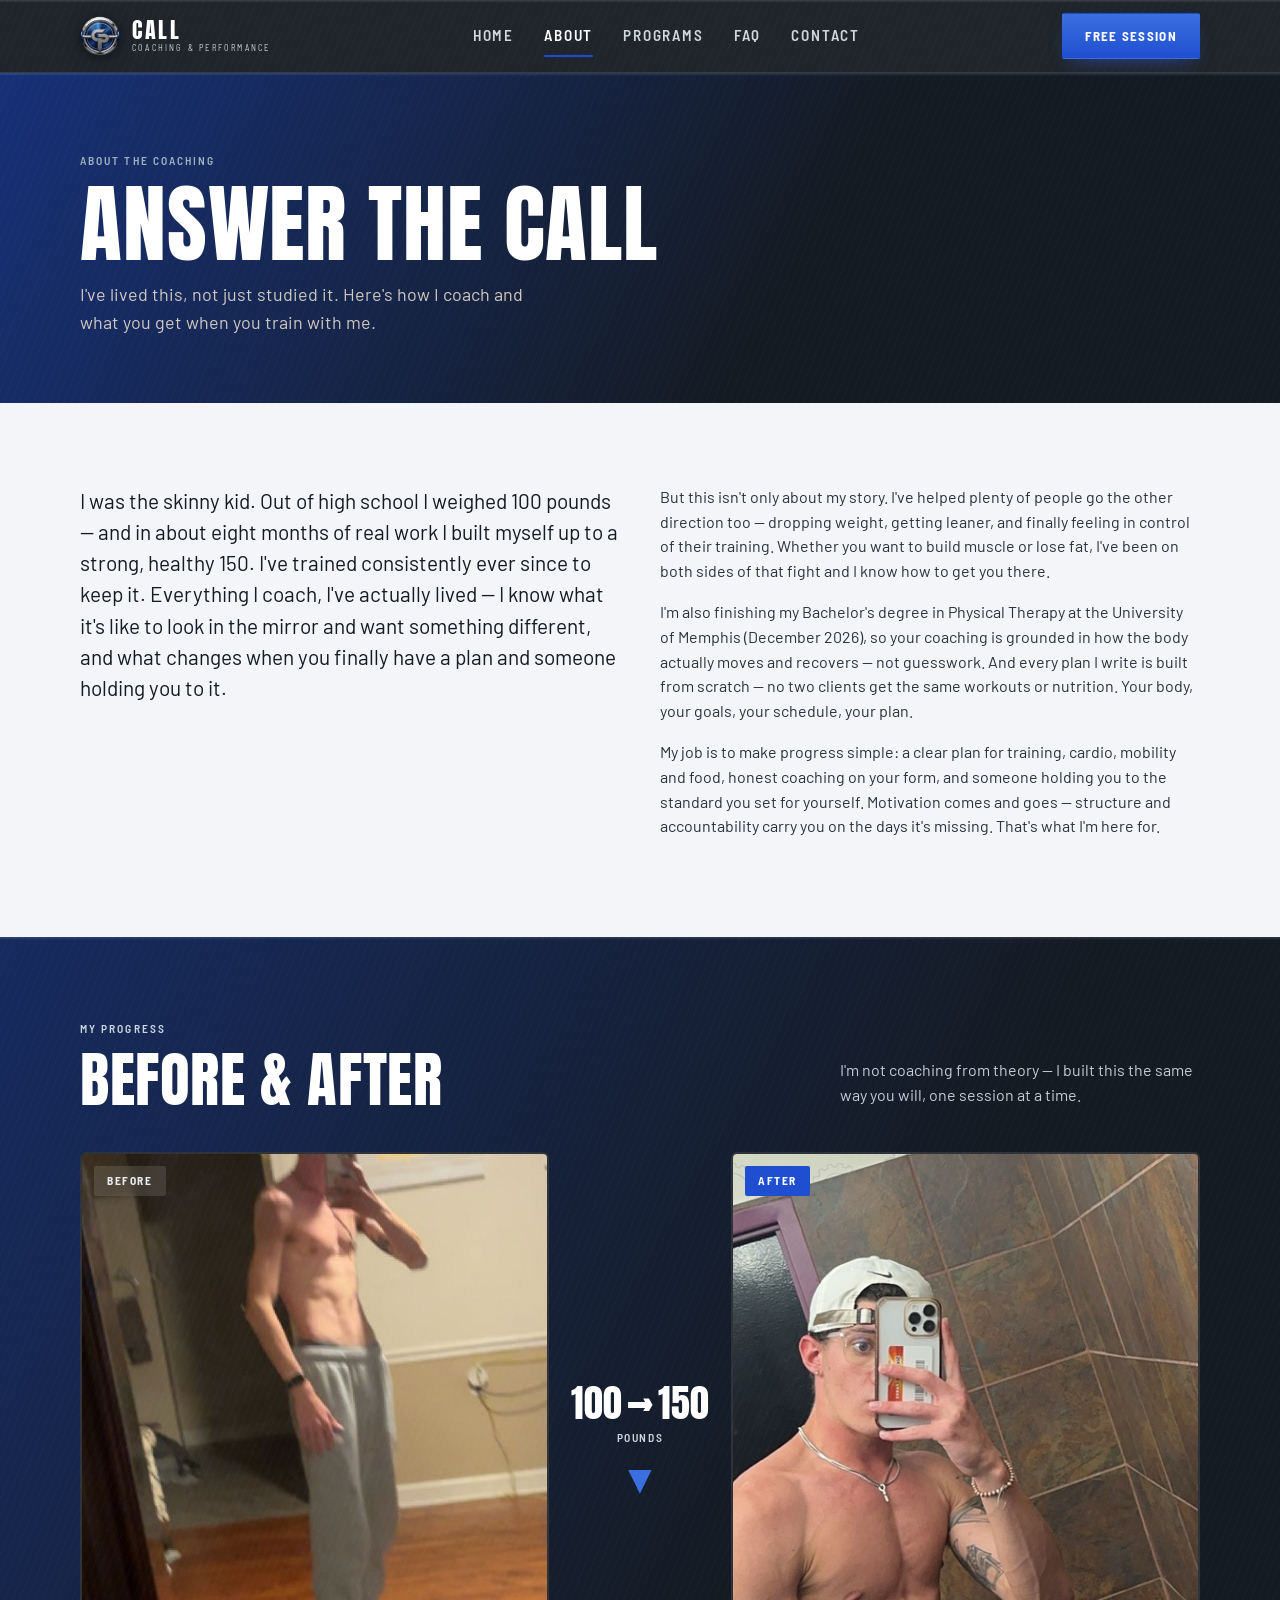
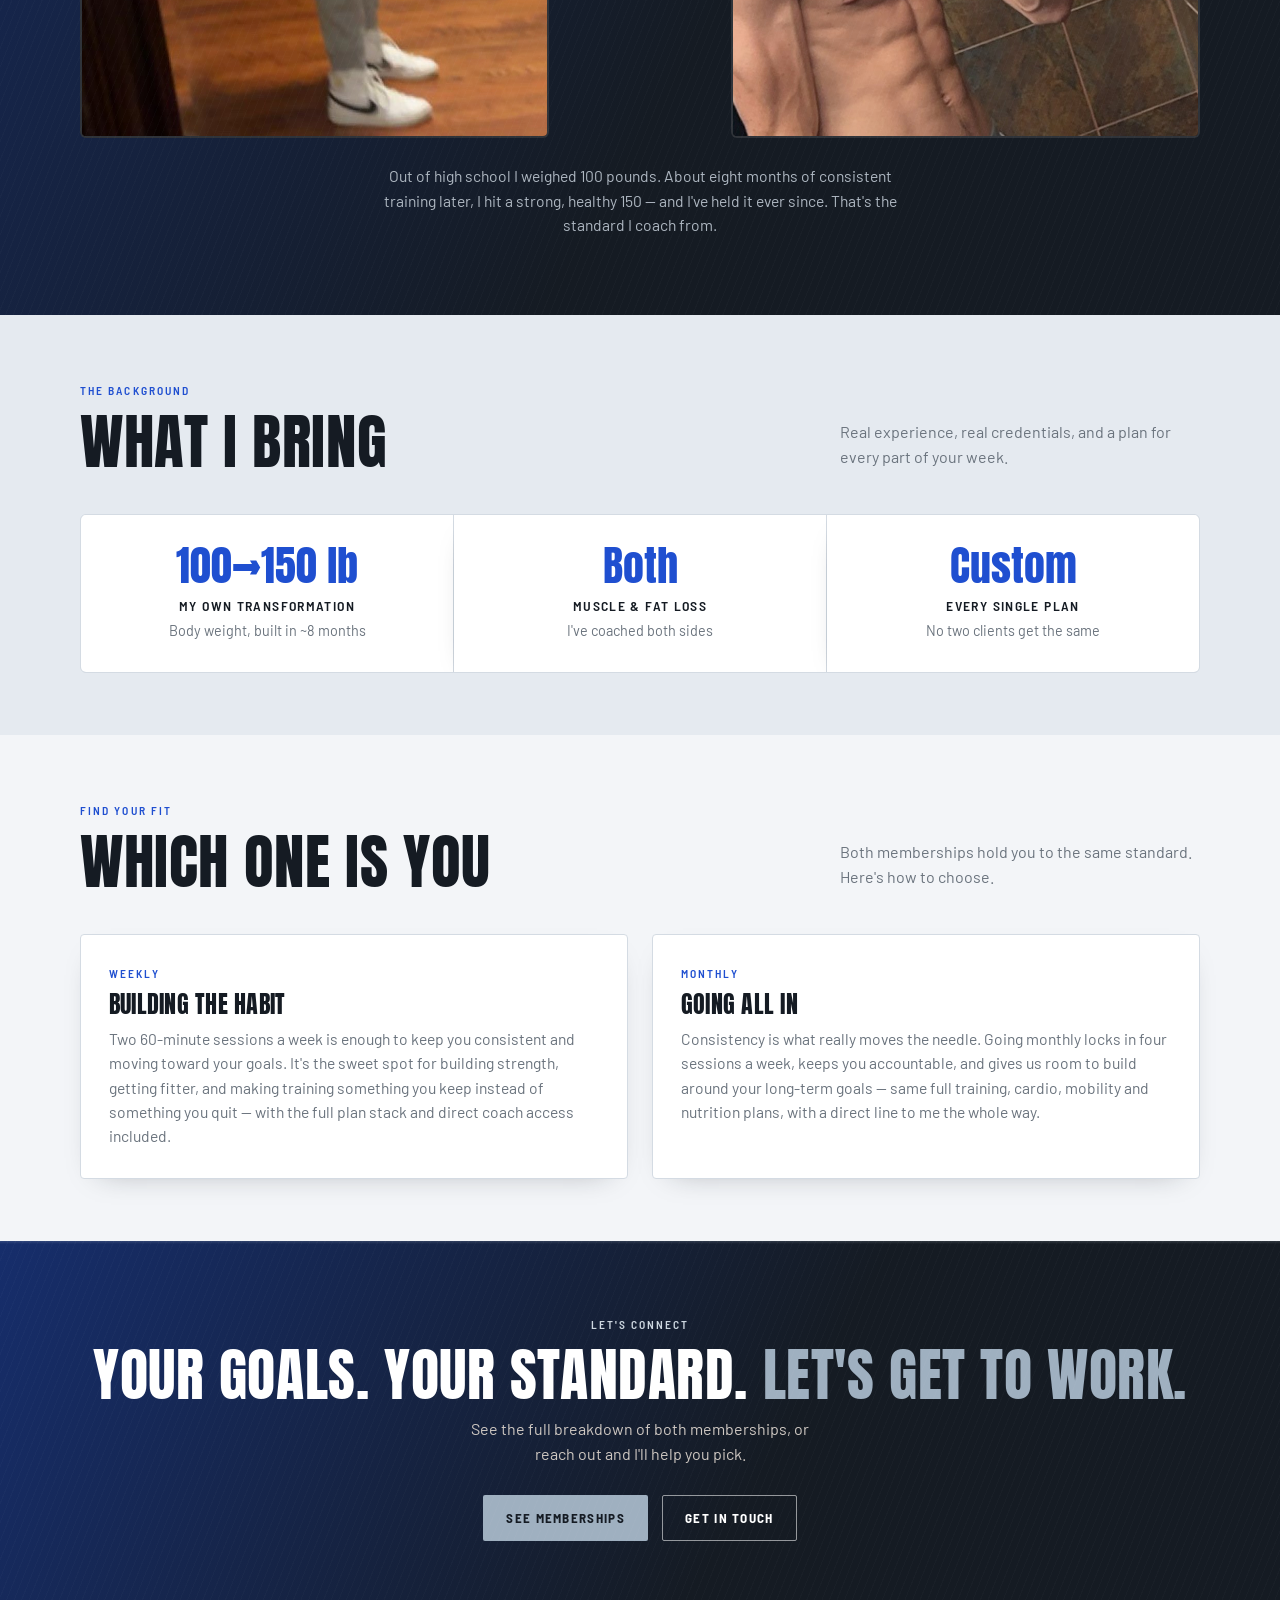
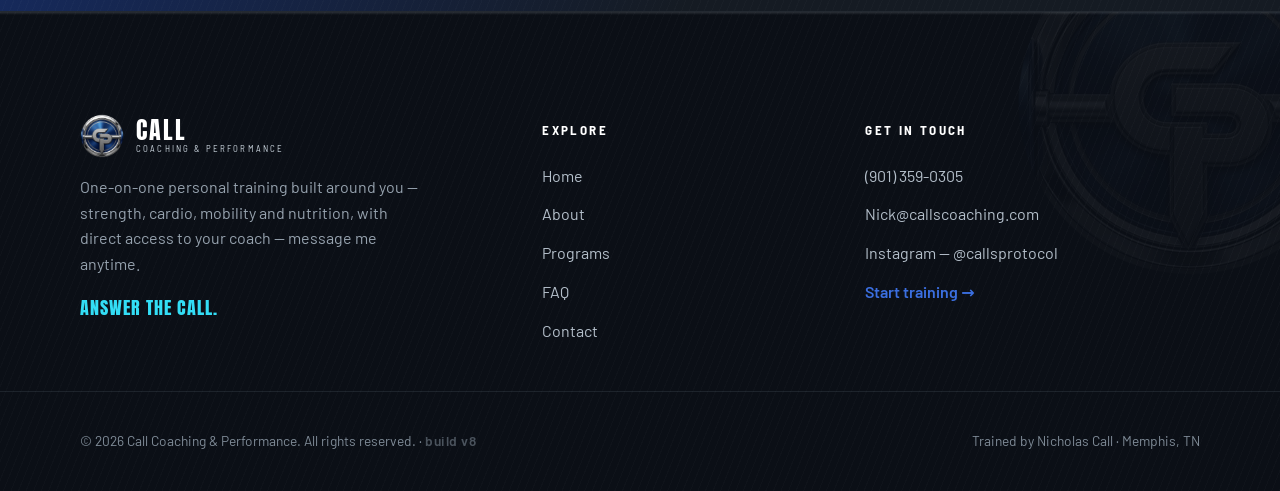
==== commit ebc67054: "Add files via upload" ====
--- a/about.html
+++ b/about.html
@@ -22,7 +22,7 @@
 <link rel="preconnect" href="https://fonts.googleapis.com" />
 <link rel="preconnect" href="https://fonts.gstatic.com" crossorigin />
 <link href="https://fonts.googleapis.com/css2?family=Anton&family=Barlow:wght@400;500;600;700&family=Barlow+Semi+Condensed:wght@500;600;700&display=swap" rel="stylesheet" />
-<link rel="stylesheet" href="styles.css?v=7" />
+<link rel="stylesheet" href="styles.css?v=8" />
 </head>
 <body>
 <header class="site-header" id="top">
@@ -103,7 +103,7 @@
       <div class="fit reveal">
         <div class="label tag">Weekly</div>
         <h3>Building the habit</h3>
-        <p>Two 60-minute sessions a week is enough to keep you consistent and moving toward your goals. It&#39;s the sweet spot for building strength, getting fitter, and making training something you keep instead of something you quit &mdash; with the full plan stack and 24/7 coaching included.</p>
+        <p>Two 60-minute sessions a week is enough to keep you consistent and moving toward your goals. It&#39;s the sweet spot for building strength, getting fitter, and making training something you keep instead of something you quit &mdash; with the full plan stack and direct coach access included.</p>
       </div>
       <div class="fit reveal">
         <div class="label tag">Monthly</div>
@@ -129,7 +129,7 @@
   <div class="wrap foot-grid">
     <div class="foot-brand-col">
       <div class="foot-brand"><span class="mark"></span><span class="fb-name"><b>CALL</b><span>Coaching &amp; Performance</span></span></div>
-      <p class="foot-blurb">One-on-one personal training built around you — strength, cardio, mobility and nutrition, with a direct line to me 24/7.</p>
+      <p class="foot-blurb">One-on-one personal training built around you — strength, cardio, mobility and nutrition, with direct access to your coach &mdash; message me anytime.</p>
       <div class="foot-tag">Answer the call.</div>
     </div>
     <div class="foot-col">
@@ -149,11 +149,11 @@
     </div>
   </div>
   <div class="foot-bottom"><div class="wrap fb-in">
-    <span>&copy; <span id="yr"></span> Call Coaching &amp; Performance. All rights reserved. &middot; <span class="bld">build v7</span></span>
+    <span>&copy; <span id="yr"></span> Call Coaching &amp; Performance. All rights reserved. &middot; <span class="bld">build v8</span></span>
     <span>Trained by Nicholas Call &middot; Memphis, TN</span>
   </div></div>
 </footer>
 
-<script src="site.js?v=7"></script>
+<script src="site.js?v=8"></script>
 </body>
 </html>
--- a/styles.css
+++ b/styles.css
@@ -450,13 +450,13 @@
 .cta-band h2 em.hook{font-style:normal;color:var(--blue-bright);text-shadow:0 2px 22px rgba(59,111,224,.45)}
 
 /* how it works */
-.how .steps{display:grid;grid-template-columns:repeat(3,1fr);gap:22px;margin-top:8px}
+.how .steps{display:grid;grid-template-columns:repeat(4,1fr);gap:18px;margin-top:8px}
 .step{background:#fff;border:1px solid var(--line);border-radius:14px;padding:28px 24px}
 .step-n{display:inline-grid;place-items:center;width:44px;height:44px;border-radius:50%;background:var(--blue);color:#fff;font-family:'Anton',sans-serif;font-size:1.35rem;margin-bottom:14px}
 .step h3{margin:0 0 8px}
 .step p{color:var(--muted);margin:0}
 .how-cta{text-align:center;margin-top:30px}
-@media(max-width:820px){.how .steps{grid-template-columns:1fr}}
+@media(max-width:900px){.how .steps{grid-template-columns:repeat(2,1fr)}}@media(max-width:560px){.how .steps{grid-template-columns:1fr}}
 
 /* trust bar */
 .trust-bar{background:var(--ink);color:#e7edf2}
@@ -653,3 +653,6 @@
 .lf-status.err{display:block;color:#c0392b}
 .lf-fine{margin-top:12px;color:var(--muted);font-size:.85rem}
 .hp{position:absolute!important;left:-9999px!important;width:1px;height:1px;opacity:0}
+
+/* v8 — reassurance note + 4-up steps */
+.snap-note{text-align:center;margin:20px auto 0;color:var(--muted);font-weight:600;font-size:.95rem}
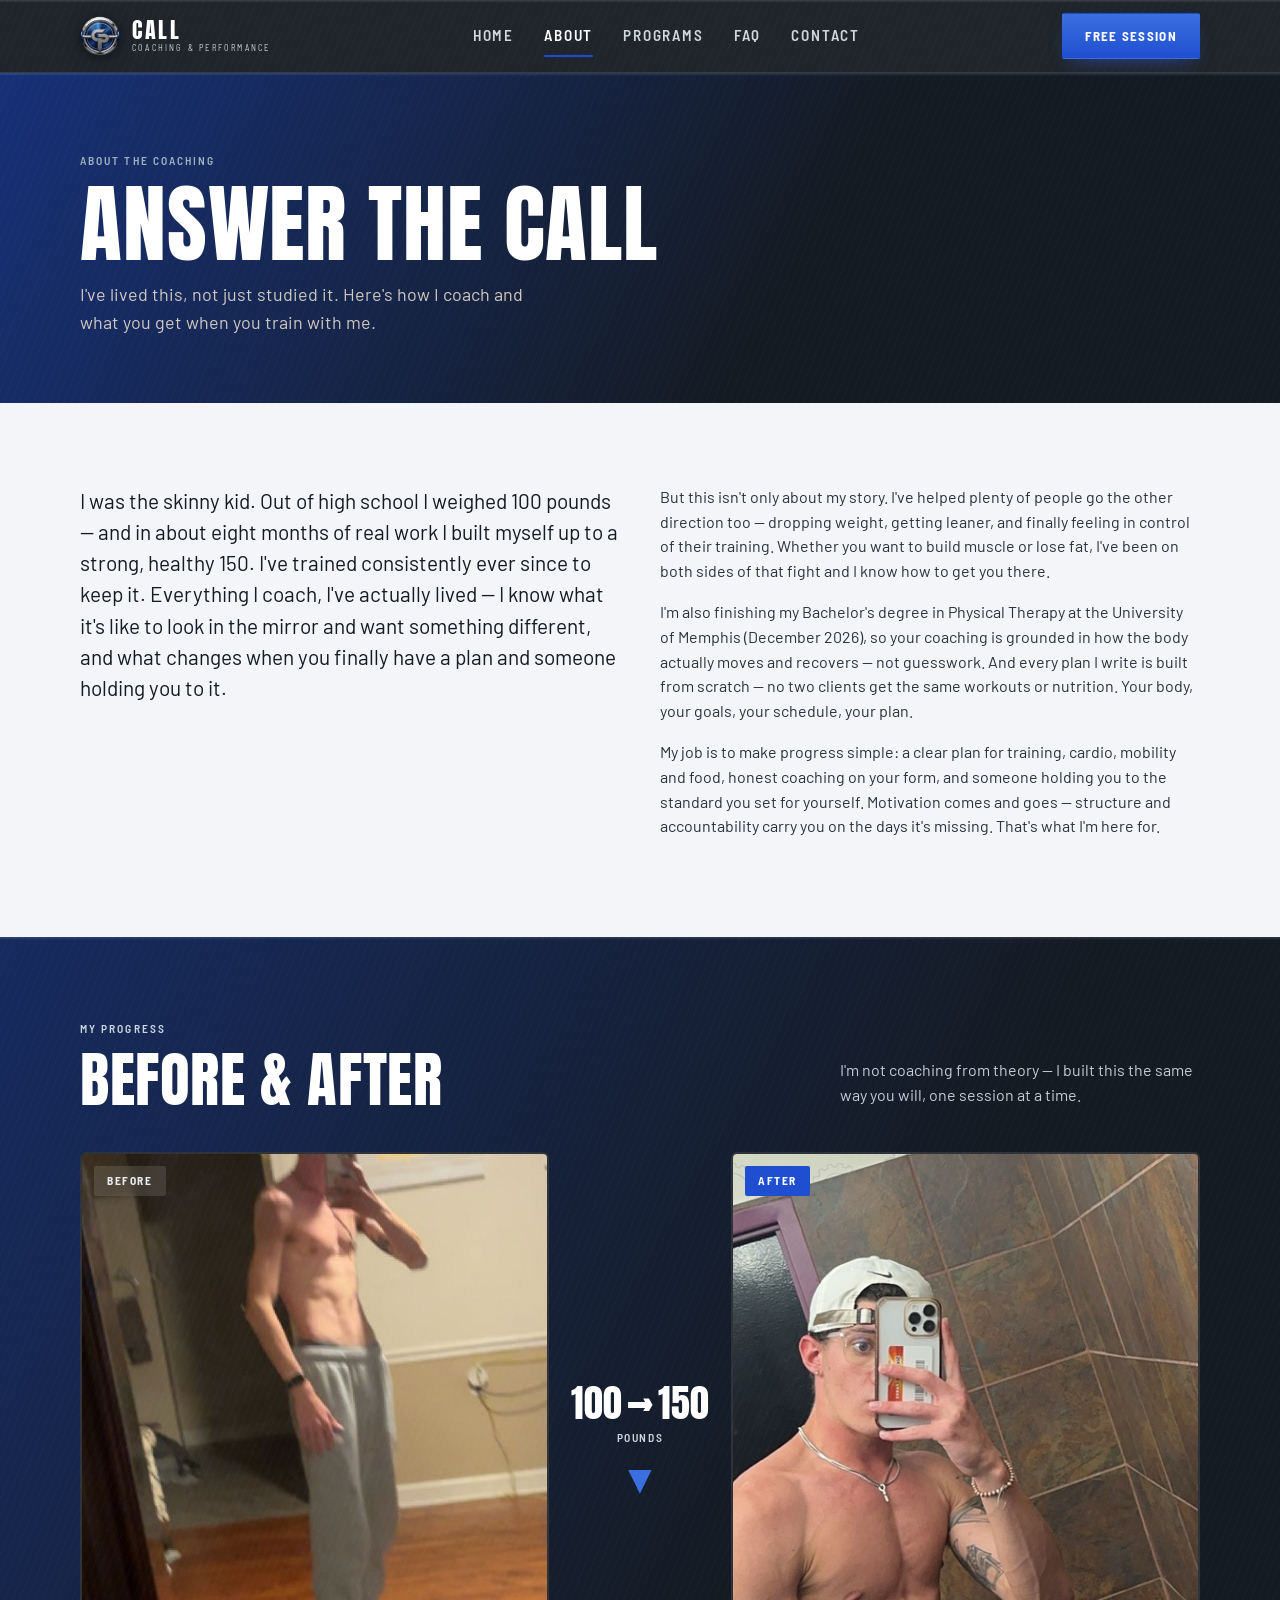
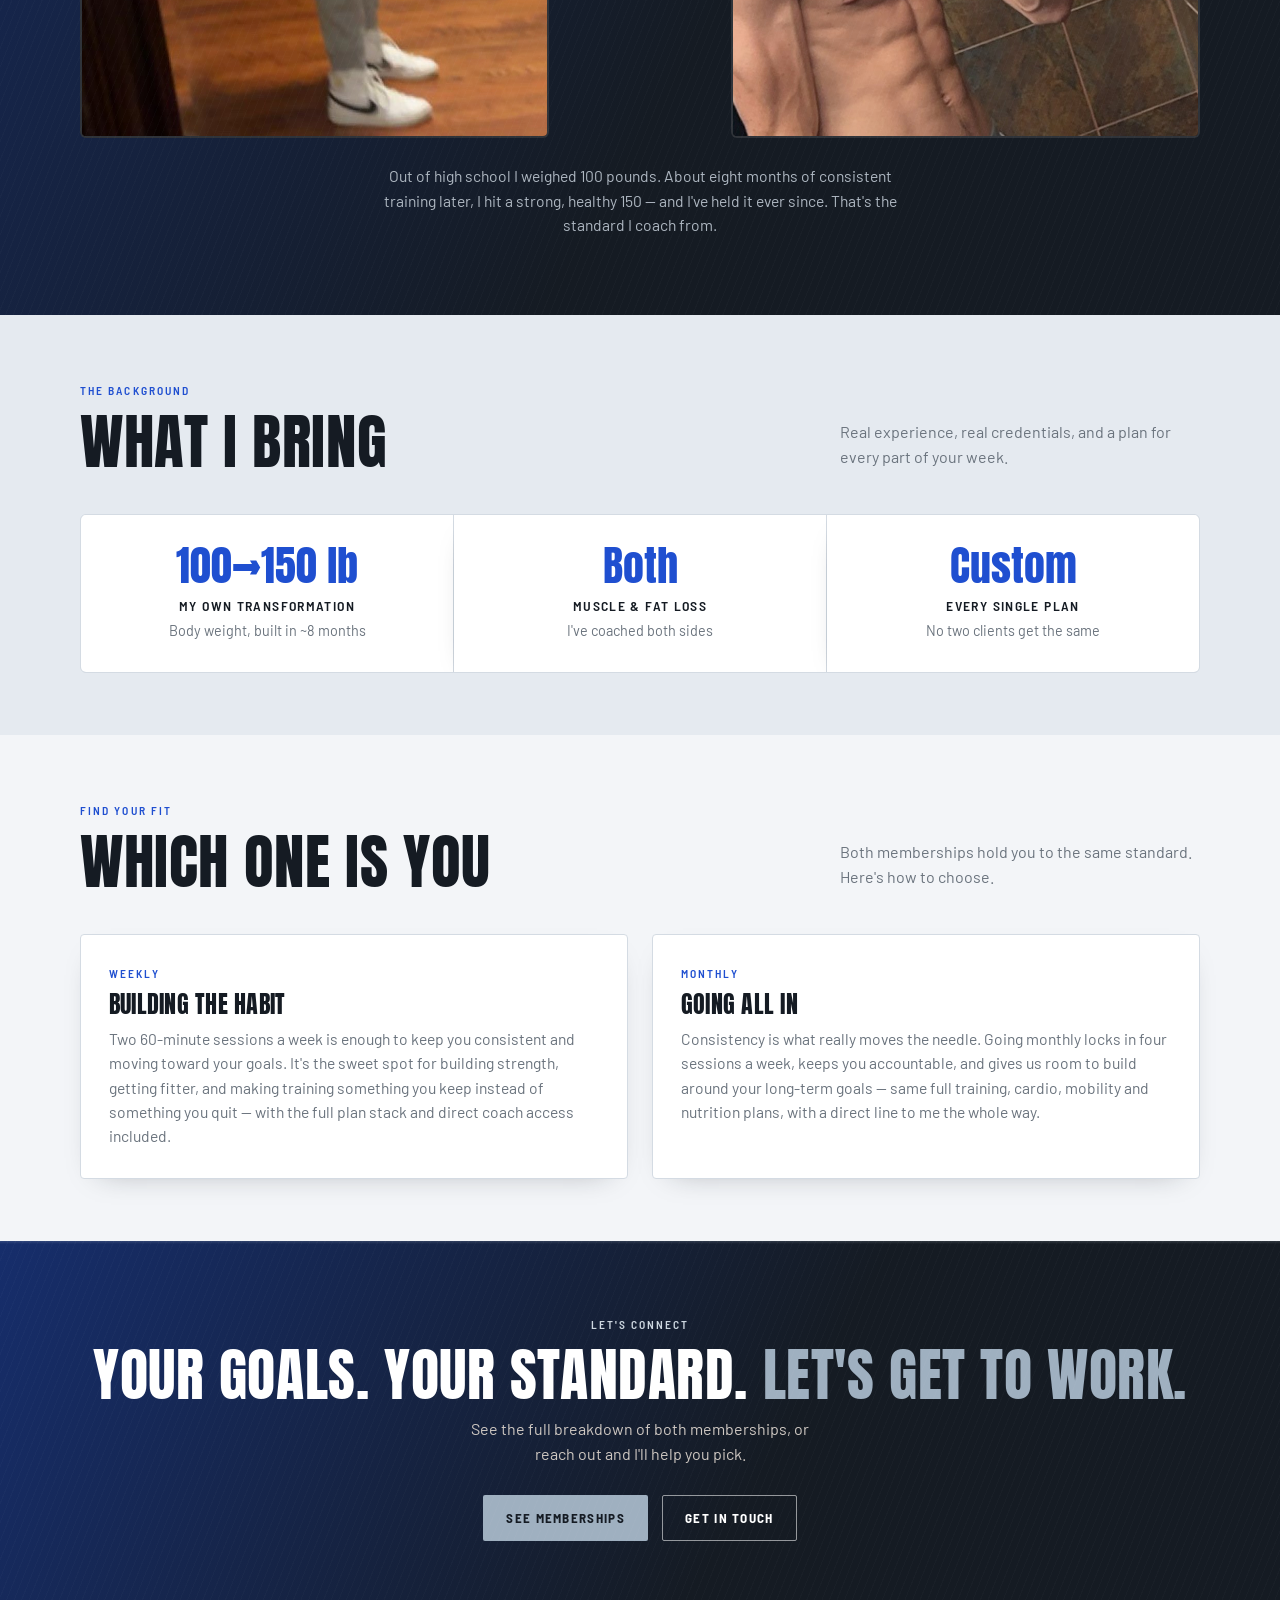
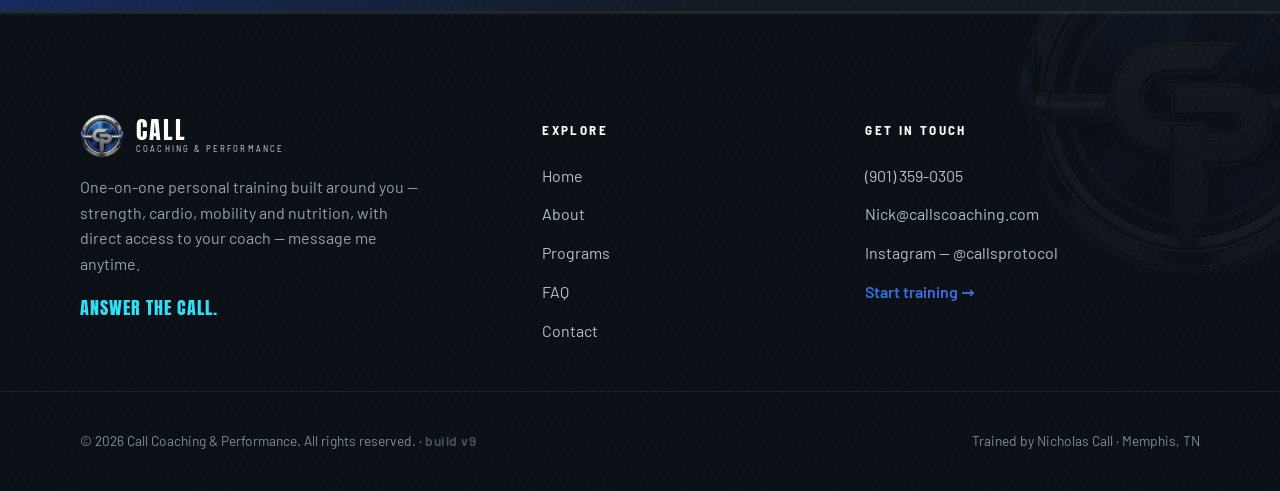
==== commit b7d1766c: "Add files via upload" ====
--- a/about.html
+++ b/about.html
@@ -22,7 +22,7 @@
 <link rel="preconnect" href="https://fonts.googleapis.com" />
 <link rel="preconnect" href="https://fonts.gstatic.com" crossorigin />
 <link href="https://fonts.googleapis.com/css2?family=Anton&family=Barlow:wght@400;500;600;700&family=Barlow+Semi+Condensed:wght@500;600;700&display=swap" rel="stylesheet" />
-<link rel="stylesheet" href="styles.css?v=8" />
+<link rel="stylesheet" href="styles.css?v=9" />
 </head>
 <body>
 <header class="site-header" id="top">
@@ -149,11 +149,11 @@
     </div>
   </div>
   <div class="foot-bottom"><div class="wrap fb-in">
-    <span>&copy; <span id="yr"></span> Call Coaching &amp; Performance. All rights reserved. &middot; <span class="bld">build v8</span></span>
+    <span>&copy; <span id="yr"></span> Call Coaching &amp; Performance. All rights reserved. &middot; <span class="bld">build v9</span></span>
     <span>Trained by Nicholas Call &middot; Memphis, TN</span>
   </div></div>
 </footer>
 
-<script src="site.js?v=8"></script>
+<script src="site.js?v=9"></script>
 </body>
 </html>
--- a/styles.css
+++ b/styles.css
@@ -656,3 +656,12 @@
 
 /* v8 — reassurance note + 4-up steps */
 .snap-note{text-align:center;margin:20px auto 0;color:var(--muted);font-weight:600;font-size:.95rem}
+
+/* v9 — louder BEST VALUE */
+.snap-flag{top:12px;right:12px;font-size:.82rem;padding:6px 13px;letter-spacing:.1em;
+  box-shadow:0 6px 16px -6px var(--accent-glow)}
+.snapcard.dark{box-shadow:0 0 0 2px var(--accent),0 22px 50px -26px var(--accent-glow)}
+.plan.feature{position:relative;box-shadow:0 0 0 2px var(--accent),0 22px 50px -26px var(--accent-glow)}
+.plan .flag{background:var(--accent);color:#062a33;font-family:'Barlow Semi Condensed',sans-serif;
+  font-weight:700;letter-spacing:.1em;text-transform:uppercase;font-size:.82rem;padding:6px 14px;border-radius:999px;
+  box-shadow:0 6px 16px -6px var(--accent-glow)}
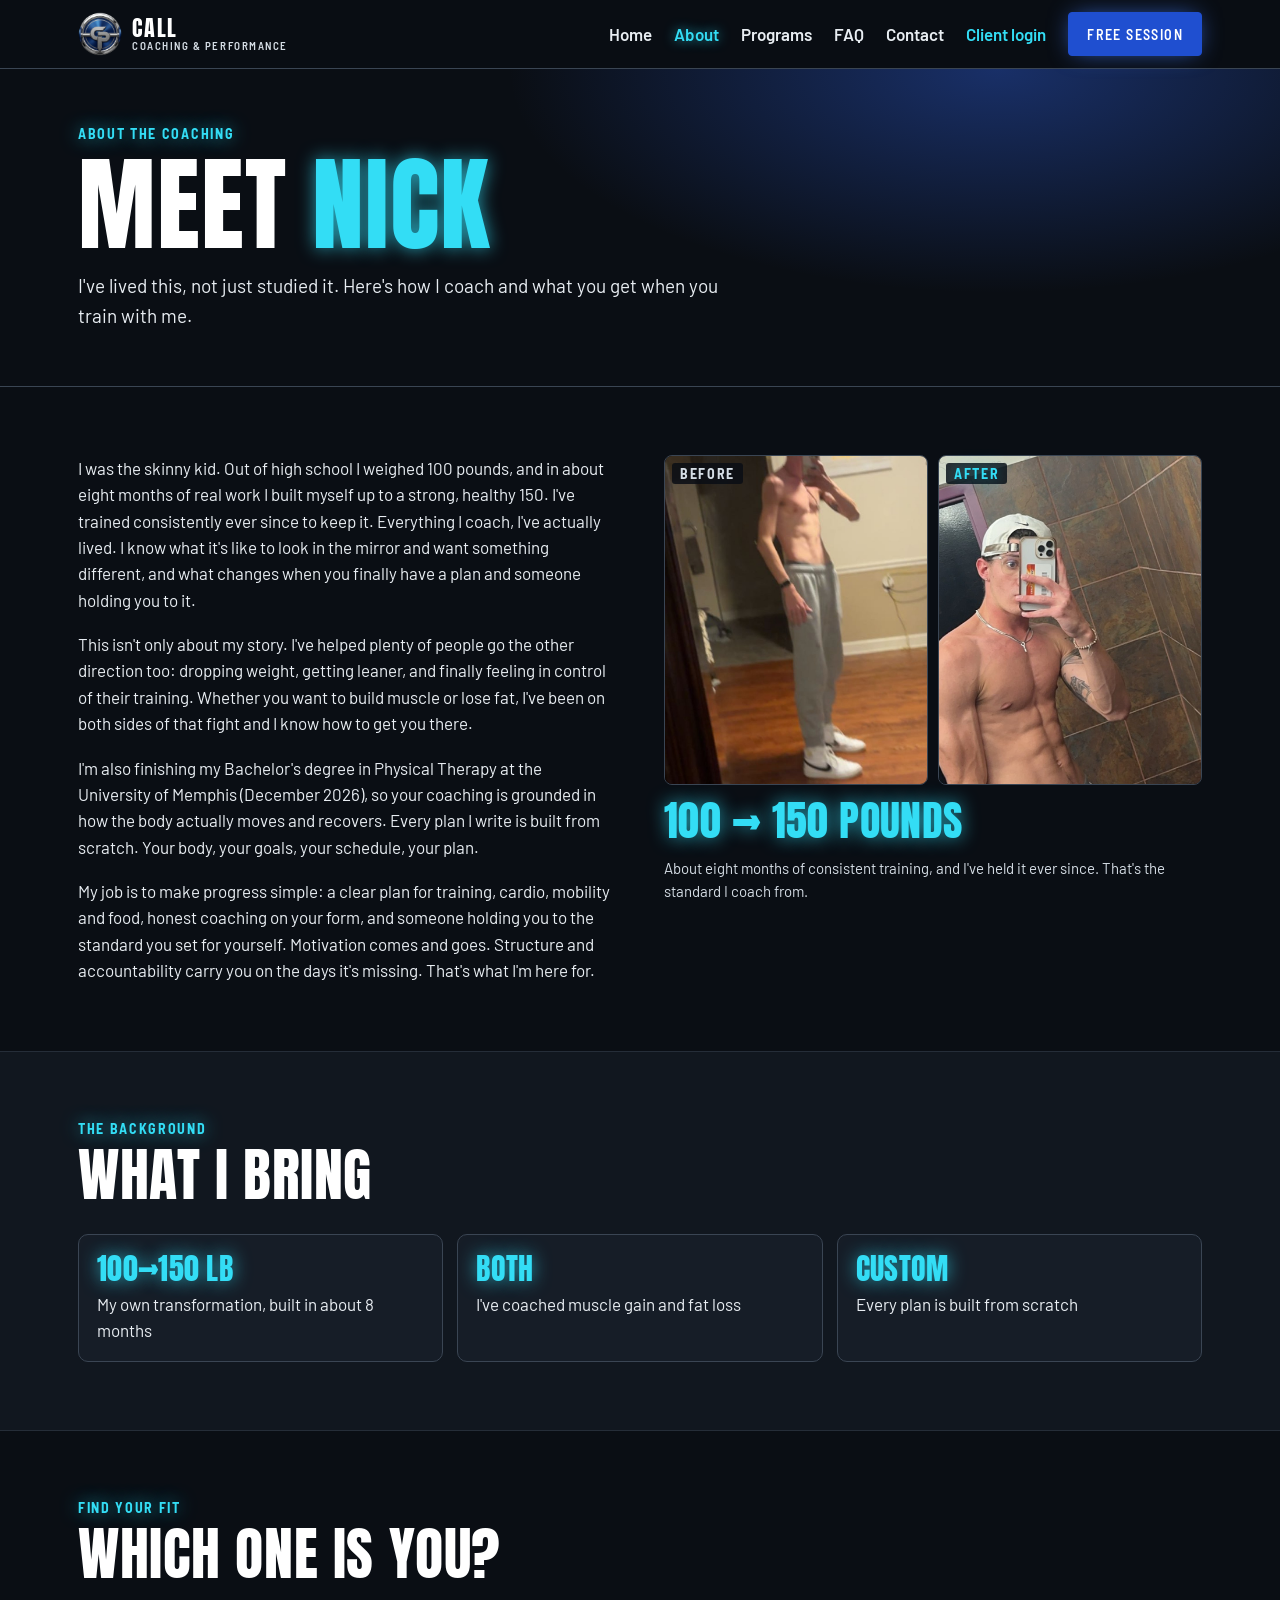
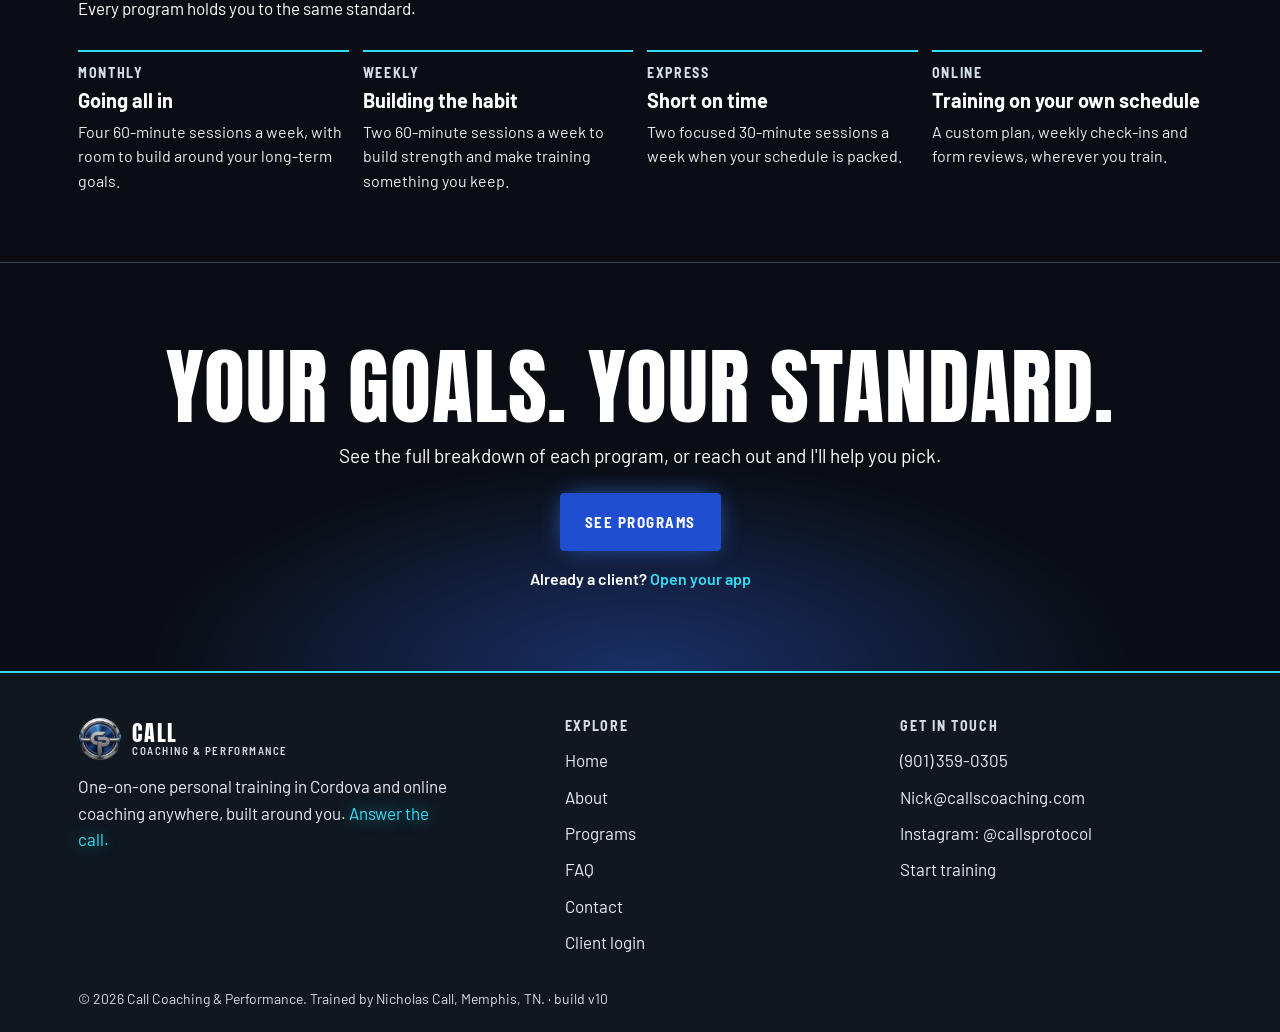
==== commit 52f91ee8: "Rebuild website to match client app (build v10) Co-Authored-By: Claude Opus 5.5 <noreply@anthropic.c" ====
--- a/about.html
+++ b/about.html
@@ -1,159 +1,51 @@
-<!DOCTYPE html>
+<!doctype html>
 <html lang="en">
 <head>
-<meta charset="UTF-8" />
-<meta name="viewport" content="width=device-width, initial-scale=1.0" />
-<title>About Nicholas Call | Personal Trainer &mdash; Memphis &amp; Cordova, TN</title>
-<meta name="description" content="Meet Nicholas Call, personal trainer in Memphis, TN. From 100 to 150 lbs, now helping clients build muscle and lose weight with fully custom plans." />
-<meta property="og:type" content="website" />
-<meta property="og:site_name" content="Call Coaching &amp; Performance" />
-<meta property="og:title" content="About Nicholas Call | Personal Trainer &mdash; Memphis &amp; Cordova, TN" />
-<meta property="og:description" content="Meet Nicholas Call, personal trainer in Memphis, TN. From 100 to 150 lbs, now helping clients build muscle and lose weight with fully custom plans." />
-<meta property="og:image" content="https://callscoaching.com/share.png" />
-<link rel="canonical" href="https://callscoaching.com/about.html" />
-<meta property="og:url" content="https://callscoaching.com/about.html" />
-
-<meta name="twitter:card" content="summary_large_image" />
-<meta name="twitter:title" content="About Nicholas Call | Personal Trainer &mdash; Memphis &amp; Cordova, TN" />
-<meta name="twitter:description" content="Meet Nicholas Call, personal trainer in Memphis, TN. From 100 to 150 lbs, now helping clients build muscle and lose weight with fully custom plans." />
-<meta name="twitter:image" content="https://callscoaching.com/share.png" />
-<link rel="icon" type="image/png" href="logo.png" />
-<link rel="apple-touch-icon" href="logo.png" />
-<link rel="preconnect" href="https://fonts.googleapis.com" />
-<link rel="preconnect" href="https://fonts.gstatic.com" crossorigin />
-<link href="https://fonts.googleapis.com/css2?family=Anton&family=Barlow:wght@400;500;600;700&family=Barlow+Semi+Condensed:wght@500;600;700&display=swap" rel="stylesheet" />
-<link rel="stylesheet" href="styles.css?v=9" />
+<meta charset="utf-8">
+<meta name="viewport" content="width=device-width, initial-scale=1, viewport-fit=cover">
+<title>About Nicholas Call | Personal Trainer in Memphis &amp; Cordova, TN</title>
+<meta name="description" content="Meet Nicholas Call, personal trainer in Memphis, TN. From 100 to 150 lbs, now helping clients build muscle and lose weight in person and online with fully custom plans.">
+<meta name="theme-color" content="#0a0e14">
+<meta property="og:type" content="website">
+<meta property="og:site_name" content="Call Coaching &amp; Performance">
+<meta property="og:title" content="About Nicholas Call | Personal Trainer in Memphis &amp; Cordova, TN">
+<meta property="og:description" content="Meet Nicholas Call, personal trainer in Memphis, TN. From 100 to 150 lbs, now helping clients build muscle and lose weight in person and online with fully custom plans.">
+<meta property="og:image" content="https://callscoaching.com/share.png">
+<meta property="og:url" content="https://callscoaching.com/about.html">
+<meta name="twitter:card" content="summary_large_image">
+<link rel="canonical" href="https://callscoaching.com/about.html">
+<link rel="icon" type="image/png" href="logo.png">
+<link rel="apple-touch-icon" href="logo.png">
+<link rel="preconnect" href="https://fonts.googleapis.com">
+<link rel="preconnect" href="https://fonts.gstatic.com" crossorigin>
+<link rel="stylesheet" href="https://fonts.googleapis.com/css2?family=Anton&family=Barlow:wght@400;500;600;700&family=Barlow+Semi+Condensed:wght@500;600;700&display=swap">
+<link rel="stylesheet" href="styles.css?v=10">
 </head>
 <body>
-<header class="site-header" id="top">
-  <div class="wrap hdr-in">
-    <a class="brand" href="index.html" aria-label="Call Coaching &amp; Performance home">
-      <span class="mark"></span>
-      <span class="brand-txt"><span class="bt-1">CALL</span><span class="bt-2">Coaching &amp; Performance</span></span>
-    </a>
-    <nav class="nav-links" id="menu">
-      <a href="index.html">Home</a>
-      <a href="about.html" class="active">About</a>
-      <a href="memberships.html">Programs</a>
-      <a href="faq.html">FAQ</a>
-      <a href="contact.html">Contact</a>
-    </nav>
-    <div class="hdr-right">
-      <a class="btn btn-solid" href="contact.html">Free session</a>
-      <button class="nav-toggle" aria-label="Menu" aria-expanded="false" aria-controls="menu"><span></span><span></span><span></span></button>
-    </div>
-  </div>
-</header>
-
-<section class="page-hero">
-  <div class="wrap">
-    <div class="label kick">About the coaching</div>
-    <h1>Answer the call</h1>
-    <p>I&#39;ve lived this, not just studied it. Here&#39;s how I coach and what you get when you train with me.</p>
-  </div>
-</section>
-
-<section class="section">
-  <div class="wrap approach">
-    <p class="lead reveal">I was the skinny kid. Out of high school I weighed 100 pounds &mdash; and in about eight months of real work I built myself up to a strong, healthy 150. I&#39;ve trained consistently ever since to keep it. Everything I coach, I&#39;ve actually lived &mdash; I know what it&#39;s like to look in the mirror and want something different, and what changes when you finally have a plan and someone holding you to it.</p>
-    <div class="body reveal">
-      <p>But this isn&#39;t only about my story. I&#39;ve helped plenty of people go the other direction too &mdash; dropping weight, getting leaner, and finally feeling in control of their training. Whether you want to build muscle or lose fat, I&#39;ve been on both sides of that fight and I know how to get you there.</p>
-      <p>I&#39;m also finishing my Bachelor&#39;s degree in Physical Therapy at the University of Memphis (December 2026), so your coaching is grounded in how the body actually moves and recovers &mdash; not guesswork. And every plan I write is built from scratch &mdash; no two clients get the same workouts or nutrition. Your body, your goals, your schedule, your plan.</p>
-      <p>My job is to make progress simple: a clear plan for training, cardio, mobility and food, honest coaching on your form, and someone holding you to the standard you set for yourself. Motivation comes and goes &mdash; structure and accountability carry you on the days it&#39;s missing. That&#39;s what I&#39;m here for.</p>
-    </div>
-  </div>
-</section>
-<section class="transform">
-  <div class="wrap">
-    <div class="sec-head reveal">
-      <div><div class="label kick">My progress</div><h2>Before &amp; after</h2></div>
-      <p>I&#39;m not coaching from theory &mdash; I built this the same way you will, one session at a time.</p>
-    </div>
-    <div class="ba reveal">
-      <figure class="ba-card"><span class="ba-tag before">Before</span><div class="frame"><img src="call-before.jpg" alt="Nicholas Call before" onerror="this.closest('.ba-card').style.display='none'" /></div></figure>
-      <div class="ba-arrow"><span class="stat">100&#8202;&rarr;&#8202;150</span><span class="lbl">pounds</span><span class="chev">&#9660;</span></div>
-      <figure class="ba-card"><span class="ba-tag after">After</span><div class="frame"><img src="call-after.jpg" alt="Nicholas Call after" onerror="this.closest('.ba-card').style.display='none'" /></div></figure>
-    </div>
-    <p class="ba-note">Out of high school I weighed 100 pounds. About eight months of consistent training later, I hit a strong, healthy 150 &mdash; and I&#39;ve held it ever since. That&#39;s the standard I coach from.</p>
-  </div>
-</section>
-
-
-<section class="section tight" style="background:var(--bone)">
-  <div class="wrap">
-    <div class="sec-head reveal">
-      <div><div class="label kick">The background</div><h2>What I bring</h2></div>
-      <p>Real experience, real credentials, and a plan for every part of your week.</p>
-    </div>
-    <div class="creds reveal">
-      <div class="cred"><div class="big">100&rarr;150 lb</div><div class="cap">My own transformation</div><div class="sub">Body weight, built in ~8 months</div></div>
-      <div class="cred"><div class="big">Both</div><div class="cap">Muscle &amp; fat loss</div><div class="sub">I&#39;ve coached both sides</div></div>
-      <div class="cred"><div class="big">Custom</div><div class="cap">Every single plan</div><div class="sub">No two clients get the same</div></div>
-    </div>
-  </div>
-</section>
-
-<section class="section tight">
-  <div class="wrap">
-    <div class="sec-head reveal">
-      <div><div class="label kick">Find your fit</div><h2>Which one is you</h2></div>
-      <p>Both memberships hold you to the same standard. Here&#39;s how to choose.</p>
-    </div>
-    <div class="fits">
-      <div class="fit reveal">
-        <div class="label tag">Weekly</div>
-        <h3>Building the habit</h3>
-        <p>Two 60-minute sessions a week is enough to keep you consistent and moving toward your goals. It&#39;s the sweet spot for building strength, getting fitter, and making training something you keep instead of something you quit &mdash; with the full plan stack and direct coach access included.</p>
-      </div>
-      <div class="fit reveal">
-        <div class="label tag">Monthly</div>
-        <h3>Going all in</h3>
-        <p>Consistency is what really moves the needle. Going monthly locks in four sessions a week, keeps you accountable, and gives us room to build around your long-term goals &mdash; same full training, cardio, mobility and nutrition plans, with a direct line to me the whole way.</p>
-      </div>
-    </div>
-  </div>
-</section>
-
-<section class="cta-band">
-  <div class="wrap reveal">
-    <div class="label kick" style="color:var(--silver-lite)">Let&#39;s connect</div>
-    <h2>Your goals. Your standard. <em>Let&#39;s get to work.</em></h2>
-    <p>See the full breakdown of both memberships, or reach out and I&#39;ll help you pick.</p>
-    <div class="hero-cta">
-      <a class="btn btn-gold" href="memberships.html">See memberships</a>
-      <a class="btn btn-light" href="contact.html">Get in touch</a>
-    </div>
-  </div>
-</section>
-<footer class="site-footer">
-  <div class="wrap foot-grid">
-    <div class="foot-brand-col">
-      <div class="foot-brand"><span class="mark"></span><span class="fb-name"><b>CALL</b><span>Coaching &amp; Performance</span></span></div>
-      <p class="foot-blurb">One-on-one personal training built around you — strength, cardio, mobility and nutrition, with direct access to your coach &mdash; message me anytime.</p>
-      <div class="foot-tag">Answer the call.</div>
-    </div>
-    <div class="foot-col">
-      <h4>Explore</h4>
-      <a href="index.html">Home</a>
-      <a href="about.html">About</a>
-      <a href="memberships.html">Programs</a>
-      <a href="faq.html">FAQ</a>
-      <a href="contact.html">Contact</a>
-    </div>
-    <div class="foot-col">
-      <h4>Get in touch</h4>
-      <a href="tel:+19013590305">(901) 359-0305</a>
-      <a href="mailto:Nick@callscoaching.com">Nick@callscoaching.com</a>
-      <a href="https://www.instagram.com/callsprotocol" target="_blank" rel="noopener">Instagram &mdash; @callsprotocol</a>
-      <a class="cta" href="contact.html">Start training &rarr;</a>
-    </div>
-  </div>
-  <div class="foot-bottom"><div class="wrap fb-in">
-    <span>&copy; <span id="yr"></span> Call Coaching &amp; Performance. All rights reserved. &middot; <span class="bld">build v9</span></span>
-    <span>Trained by Nicholas Call &middot; Memphis, TN</span>
-  </div></div>
-</footer>
-
-<script src="site.js?v=9"></script>
+<header class="top"><div class="wrap top-in">
+<a class="brand" href="index.html" aria-label="Call Coaching &amp; Performance home"><img src="logo.png" alt="" width="44" height="44"><span><b class="an">Call</b><small>Coaching &amp; Performance</small></span></a>
+<button class="menu-btn" aria-expanded="false" aria-controls="menu" aria-label="Menu"><i></i><i></i><i></i></button>
+<nav id="menu" aria-label="Main"><a href="index.html">Home</a><a href="about.html" aria-current=page>About</a><a href="memberships.html">Programs</a><a href="faq.html">FAQ</a><a href="contact.html">Contact</a><a class="login" href="https://app.callscoaching.com">Client login</a><a class="btn pri nav-cta" href="contact.html">Free session</a></nav>
+</div></header>
+<main>
+<section class="pagehead"><div class="wrap"><div class="lb glow">About the coaching</div><h1 class="an">Meet <span class="glow">Nick</span></h1><p>I've lived this, not just studied it. Here's how I coach and what you get when you train with me.</p></div></section>
+<section class="sec"><div class="wrap split story"><div class="prose">
+<p>I was the skinny kid. Out of high school I weighed 100 pounds, and in about eight months of real work I built myself up to a strong, healthy 150. I've trained consistently ever since to keep it. Everything I coach, I've actually lived. I know what it's like to look in the mirror and want something different, and what changes when you finally have a plan and someone holding you to it.</p>
+<p>This isn't only about my story. I've helped plenty of people go the other direction too: dropping weight, getting leaner, and finally feeling in control of their training. Whether you want to build muscle or lose fat, I've been on both sides of that fight and I know how to get you there.</p>
+<p>I'm also finishing my Bachelor's degree in Physical Therapy at the University of Memphis (December 2026), so your coaching is grounded in how the body actually moves and recovers. Every plan I write is built from scratch. Your body, your goals, your schedule, your plan.</p>
+<p>My job is to make progress simple: a clear plan for training, cardio, mobility and food, honest coaching on your form, and someone holding you to the standard you set for yourself. Motivation comes and goes. Structure and accountability carry you on the days it's missing. That's what I'm here for.</p></div>
+<div class="stack"><figure class="ba"><div><img src="call-before.jpg" alt="Nicholas Call before" width="900" height="1125"><figcaption class="lb">Before</figcaption></div><div><img src="call-after.jpg" alt="Nicholas Call after" width="900" height="1125"><figcaption class="lb glow">After</figcaption></div></figure><p class="an glow bigstat">100 → 150 pounds</p><p class="mut">About eight months of consistent training, and I've held it ever since. That's the standard I coach from.</p></div></div></section>
+<section class="sec alt"><div class="wrap"><div class="sh"><div class="lb glow">The background</div><h2 class="an">What I bring</h2></div>
+<div class="tiles"><div><b class="an glow">100→150 lb</b><span>My own transformation, built in about 8 months</span></div><div><b class="an glow">Both</b><span>I've coached muscle gain and fat loss</span></div><div><b class="an glow">Custom</b><span>Every plan is built from scratch</span></div></div></div></section>
+<section class="sec"><div class="wrap"><div class="sh"><div class="lb glow">Find your fit</div><h2 class="an">Which one is you?</h2><p>Every program holds you to the same standard.</p></div>
+<div class="fit"><article><h3 class="lb">Monthly</h3><b>Going all in</b><p>Four 60-minute sessions a week, with room to build around your long-term goals.</p></article><article><h3 class="lb">Weekly</h3><b>Building the habit</b><p>Two 60-minute sessions a week to build strength and make training something you keep.</p></article><article><h3 class="lb">Express</h3><b>Short on time</b><p>Two focused 30-minute sessions a week when your schedule is packed.</p></article><article><h3 class="lb">Online</h3><b>Training on your own schedule</b><p>A custom plan, weekly check-ins and form reviews, wherever you train.</p></article></div></div></section>
+<section class="cta"><div class="wrap"><h2 class="an">Your goals. Your standard.</h2><p>See the full breakdown of each program, or reach out and I'll help you pick.</p><a class="btn pri big" href="memberships.html">See programs</a><p class="client-line">Already a client? <a href="https://app.callscoaching.com">Open your app</a></p></div></section>
+</main>
+<footer class="foot"><div class="wrap foot-in">
+<div><a class="brand" href="index.html"><img src="logo.png" alt="" width="44" height="44"><span><b class="an">Call</b><small>Coaching &amp; Performance</small></span></a><p>One-on-one personal training in Cordova and online coaching anywhere, built around you. <span class="glow">Answer the call.</span></p></div>
+<div><h2 class="lb">Explore</h2><a href="index.html">Home</a><a href="about.html">About</a><a href="memberships.html">Programs</a><a href="faq.html">FAQ</a><a href="contact.html">Contact</a><a href="https://app.callscoaching.com">Client login</a></div>
+<div><h2 class="lb">Get in touch</h2><a href="tel:+19013590305">(901)&nbsp;359-0305</a><a href="mailto:Nick@callscoaching.com">Nick@callscoaching.com</a><a href="https://www.instagram.com/callsprotocol" target="_blank" rel="noopener">Instagram: @callsprotocol</a><a href="contact.html">Start training</a></div>
+</div><div class="wrap legal">© <span id="yr">2026</span> Call Coaching &amp; Performance. Trained by Nicholas Call, Memphis, TN. · build v10</div></footer>
+<script src="site.js?v=10"></script>
 </body>
 </html>
--- a/styles.css
+++ b/styles.css
@@ -1,667 +1,40 @@
-/* ===== CALL — shared styles ===== */
-:root{
-  --ink:#151b23;
-  --ink-soft:#2a323c;
-  --blue:#1f4fd0;
-  --blue-deep:#173a9c;
-  --blue-bright:#3b6fe0;
-  --paper:#f3f5f8;
-  --bone:#e5eaf0;
-  --line:#d4dbe3;
-  --silver:#9fb0c0;
-  --silver-lite:#cdd7e0;
-  --muted:#6a737d;
-  /* legacy aliases so existing rules recolor automatically */
-  --maroon:var(--blue);
-  --maroon-deep:var(--blue-deep);
-  --blood:var(--blue-bright);
-  --gold:var(--silver);
-  --gold-lite:var(--silver-lite);
-  --logo:url("logo.png");
-}
-*{box-sizing:border-box;margin:0;padding:0}
-html{scroll-behavior:smooth}
-body{font-family:'Barlow',system-ui,sans-serif;background:var(--paper);color:var(--ink);line-height:1.55;-webkit-font-smoothing:antialiased}
-h1,h2,h3{font-family:'Anton',sans-serif;font-weight:400;text-transform:uppercase;line-height:.92;letter-spacing:.01em}
-a{color:inherit;text-decoration:none}
-img{display:block;max-width:100%}
-.wrap{width:min(1120px,92vw);margin:0 auto}
-.label{font-family:'Barlow Semi Condensed',sans-serif;text-transform:uppercase;letter-spacing:.18em;font-weight:600;font-size:.72rem}
-.kick{display:inline-flex;color:var(--maroon);margin-bottom:14px}
-
-/* buttons */
-.btn{display:inline-flex;align-items:center;justify-content:center;gap:8px;font-family:'Barlow Semi Condensed',sans-serif;text-transform:uppercase;letter-spacing:.1em;font-weight:700;font-size:.82rem;padding:12px 22px;border-radius:2px;cursor:pointer;border:1.5px solid transparent;transition:transform .18s,background .2s,color .2s}
-.btn-solid{background:var(--maroon);color:#fff}
-.btn-solid:hover{background:var(--maroon-deep);transform:translateY(-2px)}
-.btn-ghost{border-color:var(--ink);color:var(--ink)}
-.btn-ghost:hover{background:var(--ink);color:var(--paper);transform:translateY(-2px)}
-.btn-light{border-color:rgba(255,255,255,.55);color:#fff}
-.btn-light:hover{background:#fff;color:var(--maroon);transform:translateY(-2px)}
-.btn-gold{background:var(--gold);color:var(--ink)}
-.btn-gold:hover{background:var(--gold-lite);transform:translateY(-2px)}
-
-/* nav */
-.nav{position:sticky;top:0;z-index:80;background:rgba(242,240,236,.92);backdrop-filter:blur(10px);border-bottom:1px solid var(--line)}
-.nav-in{display:flex;align-items:center;justify-content:space-between;height:66px}
-.brand{display:flex;align-items:center;gap:12px}
-.brand .mark{width:30px;height:30px;background:var(--logo) center/contain no-repeat;flex:0 0 auto}
-.brand .name{font-family:'Anton',sans-serif;font-size:1.5rem;letter-spacing:.06em}
-.nav-right{display:flex;align-items:center;gap:26px}
-.nav-links{display:flex;align-items:center;gap:28px}
-.nav-links a{font-family:'Barlow Semi Condensed',sans-serif;text-transform:uppercase;letter-spacing:.12em;font-weight:600;font-size:.8rem;color:var(--ink-soft);transition:color .2s;position:relative}
-.nav-links a:hover{color:var(--maroon)}
-.nav-links a.active{color:var(--maroon)}
-.nav-links a.active:after{content:"";position:absolute;left:0;right:0;bottom:-6px;height:2px;background:var(--blue)}
-.nav .btn{padding:9px 18px}
-.nav-toggle{display:none;flex-direction:column;justify-content:center;gap:5px;width:42px;height:42px;background:none;border:1px solid var(--line);border-radius:3px;cursor:pointer}
-.nav-toggle span{display:block;width:20px;height:2px;background:var(--ink);margin:0 auto;transition:transform .25s,opacity .2s}
-.nav-toggle[aria-expanded="true"] span:nth-child(1){transform:translateY(7px) rotate(45deg)}
-.nav-toggle[aria-expanded="true"] span:nth-child(2){opacity:0}
-.nav-toggle[aria-expanded="true"] span:nth-child(3){transform:translateY(-7px) rotate(-45deg)}
-
-/* section shell */
-.section{padding:82px 0}
-.section.tight{padding:62px 0}
-.sec-head{display:flex;align-items:flex-end;justify-content:space-between;gap:20px;margin-bottom:44px;flex-wrap:wrap}
-.sec-head h2{font-size:clamp(2.4rem,6vw,3.8rem)}
-.sec-head p{color:var(--muted);max-width:40ch}
-
-/* page hero (sub pages) */
-.page-hero{background:var(--ink);color:var(--paper);position:relative;overflow:hidden}
-.page-hero:before{content:"";position:absolute;inset:0;background:linear-gradient(120deg,var(--maroon-deep),transparent 62%);opacity:.7}
-.page-hero .wrap{position:relative;padding:74px 0 66px}
-.page-hero .kick{color:var(--gold)}
-.page-hero h1{font-size:clamp(2.8rem,8vw,5.4rem);color:#fff}
-.page-hero p{color:#cfc8c2;max-width:46ch;margin-top:18px;font-size:1.12rem}
-
-/* home hero */
-.hero-home{text-align:center;padding:58px 0 32px}
-.hero-home .kick{margin-bottom:18px}
-.hero-home h1{font-size:clamp(3.6rem,12vw,8.4rem);letter-spacing:.02em}
-.hero-home h1 .thin{display:block;font-family:'Barlow Semi Condensed',sans-serif;font-weight:600;text-transform:uppercase;font-size:clamp(.85rem,2.2vw,1.1rem);letter-spacing:.34em;color:var(--ink-soft);margin-top:14px}
-.hero-photo{position:relative;width:min(430px,84vw);aspect-ratio:4/5;margin:34px auto 4px}
-.hero-photo:before{content:"";position:absolute;inset:16px -16px -16px 16px;background:var(--maroon);z-index:0;clip-path:polygon(6% 0,100% 0,100% 94%,94% 100%,0 100%,0 6%)}
-.hero-photo .frame{position:absolute;inset:0;z-index:2;border:2px solid var(--gold);clip-path:polygon(6% 0,100% 0,100% 94%,94% 100%,0 100%,0 6%);overflow:hidden;background:var(--maroon-deep)}
-.hero-photo img{position:absolute;inset:0;width:100%;height:100%;object-fit:cover;object-position:top center;z-index:2}
-.ph-fallback{position:absolute;inset:0;z-index:1;display:flex;flex-direction:column;align-items:center;justify-content:center;gap:16px;background:radial-gradient(120% 120% at 30% 18%,#1a1418 0%,var(--maroon-deep) 70%,#4a0d14 100%)}
-.ph-fallback .emblem{width:44%;aspect-ratio:1;background:var(--logo) center/contain no-repeat;filter:drop-shadow(0 8px 20px rgba(0,0,0,.5))}
-.ph-fallback .who{font-family:'Barlow Semi Condensed',sans-serif;text-transform:uppercase;letter-spacing:.22em;font-weight:600;font-size:.82rem;color:#e9c877}
-.hero-sub{font-size:1.16rem;max-width:44ch;margin:30px auto 30px;color:var(--ink-soft)}
-.hero-sub strong{color:var(--ink);font-weight:700}
-.hero-cta{display:flex;gap:14px;flex-wrap:wrap;justify-content:center}
-
-/* marquee */
-.marquee{background:var(--ink);color:var(--paper);overflow:hidden;border-top:2px solid var(--maroon);border-bottom:2px solid var(--maroon)}
-.marquee .track{display:flex;gap:2.4rem;white-space:nowrap;padding:13px 0;animation:scroll 26s linear infinite;font-family:'Anton',sans-serif;text-transform:uppercase;letter-spacing:.2em;font-size:.98rem}
-.marquee .track span{color:var(--gold)}
-@keyframes scroll{from{transform:translateX(0)}to{transform:translateX(-50%)}}
-
-/* highlights */
-.grid4{display:grid;grid-template-columns:repeat(4,1fr);gap:20px}
-.hl{background:#fff;border:1px solid var(--line);border-radius:4px;padding:26px 22px;transition:transform .2s,box-shadow .2s}
-.hl:hover{transform:translateY(-4px);box-shadow:0 20px 40px -28px rgba(18,16,19,.4)}
-.hl .ic{width:40px;height:40px;border-radius:50%;background:var(--maroon);display:flex;align-items:center;justify-content:center;margin-bottom:16px}
-.hl h3{font-size:1.18rem;margin-bottom:8px}
-.hl p{font-size:.94rem;color:var(--muted)}
-
-/* snapshot cards (home) */
-.snap{display:grid;grid-template-columns:1fr 1fr;gap:22px}
-.snapcard{position:relative;background:#fff;border:1px solid var(--line);border-radius:4px;padding:30px 28px;display:flex;flex-direction:column;gap:6px;transition:transform .2s,box-shadow .2s}
-.snapcard.dark{background:var(--ink);color:var(--paper);border-color:var(--ink)}
-.snapcard:hover{transform:translateY(-4px);box-shadow:0 22px 44px -30px rgba(18,16,19,.4)}
-.snapcard .tier{color:var(--maroon)}
-.snapcard.dark .tier{color:var(--gold)}
-.snapcard .price{display:flex;align-items:baseline;gap:6px;margin:6px 0 2px}
-.snapcard .price .num{font-family:'Anton',sans-serif;font-size:3.4rem;line-height:1}
-.snapcard .price .per{font-family:'Barlow Semi Condensed',sans-serif;font-weight:600;text-transform:uppercase;letter-spacing:.08em;color:var(--muted)}
-.snapcard.dark .price .per{color:#b7aca6}
-.snapcard .meta{font-family:'Barlow Semi Condensed',sans-serif;text-transform:uppercase;letter-spacing:.05em;font-weight:600;font-size:.84rem;color:var(--muted)}
-.snapcard.dark .meta{color:#b7aca6}
-.snapcard .go{margin-top:16px}
-
-/* plans (full) */
-.plans{display:grid;grid-template-columns:1fr 1fr;gap:26px}
-.plan{position:relative;background:#fff;border:1px solid var(--line);border-radius:4px;padding:36px 32px 34px;display:flex;flex-direction:column;transition:transform .22s,box-shadow .22s}
-.plan:hover{transform:translateY(-4px);box-shadow:0 26px 50px -30px rgba(18,16,19,.4)}
-.plan.feature{background:var(--ink);color:var(--paper);border-color:var(--ink)}
-.plan .tier{color:var(--maroon)}
-.plan.feature .tier{color:var(--gold)}
-.flag{position:absolute;top:26px;right:28px;background:var(--gold);color:var(--ink);font-family:'Barlow Semi Condensed',sans-serif;font-weight:700;text-transform:uppercase;letter-spacing:.12em;font-size:.66rem;padding:5px 11px;border-radius:2px}
-.plan h3{font-size:2rem;margin:12px 0 4px}
-.price-lg{display:flex;align-items:baseline;gap:6px;margin:18px 0 6px}
-.price-lg .num{font-family:'Anton',sans-serif;font-size:4.4rem;line-height:1}
-.price-lg .per{font-family:'Barlow Semi Condensed',sans-serif;font-weight:600;text-transform:uppercase;letter-spacing:.08em;color:var(--muted)}
-.plan.feature .price-lg .per{color:#b7aca6}
-.sub-price{font-family:'Barlow Semi Condensed',sans-serif;text-transform:uppercase;letter-spacing:.06em;font-weight:600;color:var(--maroon);font-size:.9rem}
-.plan.feature .sub-price{color:var(--gold)}
-.sessions{font-family:'Barlow Semi Condensed',sans-serif;text-transform:uppercase;letter-spacing:.05em;font-weight:600;font-size:.86rem;color:var(--muted);margin-top:2px}
-.plan.feature .sessions{color:#b7aca6}
-.why{margin:22px 0 24px;font-size:1rem;color:var(--ink-soft)}
-.plan.feature .why{color:#d9d2cc}
-.divide{height:1px;background:var(--line);margin:2px 0 22px}
-.plan.feature .divide{background:#3a3236}
-.incl-label{margin-bottom:14px;color:var(--muted)}
-.plan.feature .incl-label{color:var(--gold)}
-ul.incl{list-style:none;display:flex;flex-direction:column;gap:11px;margin-bottom:30px}
-ul.incl li{display:flex;gap:11px;align-items:flex-start;font-size:.98rem}
-ul.incl li svg{flex:0 0 auto;margin-top:3px}
-.plan .btn{margin-top:auto;width:100%}
-
-/* policy */
-.policy{display:grid;grid-template-columns:repeat(4,1fr);gap:1px;background:var(--line);border:1px solid var(--line);border-radius:4px;overflow:hidden}
-.pol{background:var(--paper);padding:30px 26px}
-.pol .n{font-family:'Anton',sans-serif;color:var(--maroon);font-size:1.4rem;margin-bottom:12px}
-.pol h4{font-family:'Barlow Semi Condensed',sans-serif;text-transform:uppercase;letter-spacing:.08em;font-size:.92rem;margin-bottom:8px}
-.pol p{font-size:.94rem;color:var(--muted)}
-.pay{margin-top:44px}
-.pay .label{color:var(--muted);margin-bottom:20px;display:block}
-.pay-row{display:flex;flex-wrap:wrap;gap:12px}
-.chip{display:inline-flex;align-items:center;gap:9px;background:#fff;border:1px solid var(--line);border-radius:40px;padding:10px 20px;font-family:'Barlow Semi Condensed',sans-serif;font-weight:600;text-transform:uppercase;letter-spacing:.06em;font-size:.82rem}
-.chip .dot{width:9px;height:9px;border-radius:50%;background:var(--maroon)}
-
-/* about */
-.approach{display:grid;grid-template-columns:1fr 1fr;gap:40px;align-items:start}
-.approach .lead{font-size:1.3rem;line-height:1.5;color:var(--ink)}
-.approach .body p{color:var(--ink-soft);margin-bottom:16px}
-.fits{display:grid;grid-template-columns:1fr 1fr;gap:24px;margin-top:8px}
-.fit{background:#fff;border:1px solid var(--line);border-radius:4px;padding:30px 28px}
-.fit .tag{color:var(--maroon);margin-bottom:10px}
-.fit h3{font-size:1.5rem;margin-bottom:12px}
-.fit p{color:var(--muted);font-size:.98rem}
-
-/* contact */
-.contact-grid{display:grid;grid-template-columns:1.05fr .95fr;gap:40px;align-items:center}
-.contact-grid h2{font-size:clamp(2.4rem,6vw,3.6rem)}
-.contact-grid h2 em{font-style:normal;color:var(--maroon)}
-.contact-grid p{color:var(--muted);max-width:40ch;margin:18px 0 30px;font-size:1.06rem}
-.connect{display:flex;flex-direction:column;gap:16px}
-.connect a{display:flex;align-items:center;gap:16px;background:#fff;border:1px solid var(--line);border-radius:4px;padding:18px 22px;transition:border-color .2s,transform .2s,box-shadow .2s}
-.connect a:hover{border-color:var(--gold);transform:translateX(4px);box-shadow:0 16px 34px -26px rgba(18,16,19,.5)}
-.connect .ic{width:44px;height:44px;flex:0 0 auto;border-radius:50%;background:var(--maroon);display:flex;align-items:center;justify-content:center}
-.connect .ct .label{color:var(--maroon);display:block;margin-bottom:3px}
-.connect .ct .val{font-weight:600;font-size:1.06rem;color:var(--ink)}
-
-/* CTA band */
-.cta-band{background:var(--ink);color:var(--paper);text-align:center;position:relative;overflow:hidden}
-.cta-band:before{content:"";position:absolute;inset:0;background:linear-gradient(120deg,var(--maroon-deep),transparent 60%);opacity:.6}
-.cta-band .wrap{position:relative;padding:70px 0}
-.cta-band h2{font-size:clamp(2.2rem,6vw,3.6rem);color:#fff}
-.cta-band h2 em{font-style:normal;color:var(--gold)}
-.cta-band p{color:#cfc8c2;max-width:42ch;margin:16px auto 28px}
-.cta-band .hero-cta{justify-content:center}
-
-/* footer */
-footer{background:#0b0a0b;color:var(--paper);padding:46px 0 22px}
-.foot-top{display:flex;align-items:center;justify-content:space-between;gap:20px;flex-wrap:wrap;padding-bottom:26px;border-bottom:1px solid #241f22}
-.foot-brand{display:flex;align-items:center;gap:13px}
-.foot-brand .mark{width:36px;height:36px;background:var(--logo) center/contain no-repeat}
-.foot-brand .name{font-family:'Anton',sans-serif;font-size:1.7rem;letter-spacing:.06em}
-.foot-nav{display:flex;gap:22px;flex-wrap:wrap}
-.foot-nav a{font-family:'Barlow Semi Condensed',sans-serif;text-transform:uppercase;letter-spacing:.1em;font-weight:600;font-size:.78rem;color:#a49c96;transition:color .2s}
-.foot-nav a:hover{color:var(--gold)}
-.foot-bottom{display:flex;justify-content:space-between;gap:14px;flex-wrap:wrap;padding-top:20px;font-size:.82rem;color:#6f6862}
-.foot-bottom a:hover{color:var(--gold)}
-.standard-line{text-align:center;font-family:'Anton',sans-serif;text-transform:uppercase;letter-spacing:.5em;color:var(--maroon);font-size:1rem;padding:20px 0 0}
-
-/* reveal */
-.reveal{opacity:0;transform:translateY(22px);transition:opacity .6s ease,transform .6s ease}
-.reveal.in{opacity:1;transform:none}
-
-/* responsive */
-@media(max-width:900px){
-  .grid4{grid-template-columns:1fr 1fr}
-  .approach{grid-template-columns:1fr;gap:26px}
-}
-@media(max-width:820px){
-  .nav-toggle{display:flex}
-  .nav-right{gap:14px}
-  .nav-links{position:absolute;top:66px;left:0;right:0;flex-direction:column;align-items:flex-start;gap:0;background:var(--paper);border-bottom:1px solid var(--line);max-height:0;overflow:hidden;transition:max-height .3s ease}
-  .nav-links.open{max-height:320px}
-  .nav-links a{width:100%;padding:15px 4vw;border-top:1px solid var(--line)}
-  .nav-links a.active:after{display:none}
-  .snap,.plans,.fits,.contact-grid{grid-template-columns:1fr}
-  .policy{grid-template-columns:1fr 1fr}
-}
-@media(max-width:520px){
-  .grid4{grid-template-columns:1fr}
-  .policy{grid-template-columns:1fr}
-  .standard-line{letter-spacing:.28em;font-size:.82rem}
-}
-@media(prefers-reduced-motion:reduce){
-  .marquee .track{animation:none}
-  .reveal{opacity:1;transform:none;transition:none}
-  html{scroll-behavior:auto}
-}
-
-/* ===== payments (logos) ===== */
-.pay-grid{display:flex;flex-wrap:wrap;gap:14px}
-.paycard{background:#fff;border:1px solid var(--line);border-radius:10px;padding:16px 18px;min-width:114px;flex:1 1 114px;max-width:150px;display:flex;flex-direction:column;align-items:center;gap:11px;transition:transform .2s,box-shadow .2s}
-.paycard:hover{transform:translateY(-3px);box-shadow:0 16px 30px -24px rgba(18,16,19,.5)}
-.pay-mark{height:34px;display:flex;align-items:center;justify-content:center;gap:5px}
-.pay-mark.tile{width:34px;height:34px;border-radius:9px;color:#fff;font-family:'Barlow',sans-serif;font-weight:800;font-size:1.2rem}
-.pay-mark.cashapp{background:#00d64f}
-.pay-mark.venmo{background:#008cff}
-.pay-mark.applepay b{font-family:'Barlow',sans-serif;font-weight:700;color:#111;font-size:1.1rem}
-.pay-mark.paypal i{font-style:italic;font-weight:800;font-size:1.2rem;font-family:'Barlow',sans-serif}
-.pay-mark.paypal i:first-child{color:#003087}
-.pay-mark.paypal i:last-child{color:#009cde}
-.pay-name{font-family:'Barlow Semi Condensed',sans-serif;text-transform:uppercase;letter-spacing:.08em;font-weight:600;font-size:.72rem;color:var(--muted)}
-
-/* ===== testimonials ===== */
-.quotes{display:grid;grid-template-columns:repeat(3,1fr);gap:22px}
-.quote{position:relative;background:#fff;border:1px solid var(--line);border-radius:6px;padding:26px 28px 26px}
-.quote .mark{font-family:'Anton',sans-serif;color:var(--gold);font-size:3.4rem;line-height:.6;display:block;margin-bottom:10px}
-.quote p{font-size:1.08rem;color:var(--ink);line-height:1.45;margin-bottom:22px}
-.quote .who{display:flex;flex-direction:column;gap:2px}
-.quote .who .nm{font-family:'Barlow Semi Condensed',sans-serif;font-weight:700;text-transform:uppercase;letter-spacing:.06em}
-.quote .who .gl{font-size:.82rem;color:var(--maroon);font-weight:600}
-
-/* ===== faq accordion ===== */
-.faq{max-width:820px;margin:0 auto;border-top:1px solid var(--line)}
-.faq-item{border-bottom:1px solid var(--line)}
-.faq-q{width:100%;background:none;border:0;cursor:pointer;text-align:left;padding:22px 46px 22px 4px;font-family:'Barlow',sans-serif;font-weight:600;font-size:1.08rem;color:var(--ink);position:relative}
-.faq-q:hover{color:var(--maroon)}
-.faq-q:after{content:"+";position:absolute;right:8px;top:50%;transform:translateY(-50%);font-family:'Anton',sans-serif;color:var(--maroon);font-size:1.5rem;line-height:1}
-.faq-item.open .faq-q:after{content:"\2013"}
-.faq-a{max-height:0;overflow:hidden;transition:max-height .3s ease}
-.faq-a p{padding:0 4px 22px;color:var(--muted);font-size:1rem;max-width:66ch}
-.faq-item.open .faq-a{max-height:300px}
-
-@media(max-width:820px){
-  .quotes{grid-template-columns:1fr}
-}
-@media(prefers-reduced-motion:reduce){
-  .faq-a{transition:none}
-}
-
-
-/* ===== transformation (before / after) ===== */
-.transform{background:var(--ink);color:var(--paper);position:relative;overflow:hidden}
-.transform:before{content:"";position:absolute;inset:0;background:linear-gradient(120deg,var(--blue-deep),transparent 60%);opacity:.5}
-.transform .wrap{position:relative;padding:78px 0}
-.transform .sec-head h2{color:#fff}
-.transform .sec-head p{color:#c3ccd6}
-.transform .sec-head .kick{color:var(--silver-lite)}
-.ba{display:grid;grid-template-columns:1fr auto 1fr;gap:22px;align-items:center;margin-top:8px}
-.ba-card{position:relative}
-.ba-card .frame{position:relative;aspect-ratio:4/5;border:2px solid rgba(255,255,255,.14);border-radius:6px;overflow:hidden;background:#0d1218}
-.ba-card .frame img{width:100%;height:100%;object-fit:cover;object-position:top center}
-.ba-tag{position:absolute;top:14px;left:14px;z-index:2;font-family:'Barlow Semi Condensed',sans-serif;text-transform:uppercase;letter-spacing:.14em;font-weight:700;font-size:.72rem;padding:6px 13px;border-radius:2px}
-.ba-tag.before{background:rgba(255,255,255,.12);color:#e9edf2;backdrop-filter:blur(4px)}
-.ba-tag.after{background:var(--blue);color:#fff}
-.ba-arrow{display:flex;flex-direction:column;align-items:center;gap:8px;color:var(--silver-lite)}
-.ba-arrow .stat{font-family:'Anton',sans-serif;font-size:2.4rem;line-height:.9;color:#fff}
-.ba-arrow .lbl{font-family:'Barlow Semi Condensed',sans-serif;text-transform:uppercase;letter-spacing:.14em;font-weight:600;font-size:.72rem}
-.ba-arrow .chev{font-family:'Anton',sans-serif;font-size:2rem;color:var(--blue-bright)}
-.ba-note{text-align:center;color:#aeb7c1;margin-top:26px;font-size:.98rem;max-width:60ch;margin-left:auto;margin-right:auto}
-
-/* ===== credentials strip (about) ===== */
-.creds{display:grid;grid-template-columns:repeat(3,1fr);gap:1px;background:var(--line);border:1px solid var(--line);border-radius:6px;overflow:hidden;margin-top:6px}
-.cred{background:#fff;padding:30px 26px;text-align:center}
-.cred .big{font-family:'Anton',sans-serif;color:var(--blue);font-size:2.6rem;line-height:1}
-.cred .cap{font-family:'Barlow Semi Condensed',sans-serif;text-transform:uppercase;letter-spacing:.1em;font-weight:600;font-size:.86rem;color:var(--ink);margin-top:8px}
-.cred .sub{color:var(--muted);font-size:.9rem;margin-top:4px}
-
-@media(max-width:820px){
-  .ba{grid-template-columns:1fr;gap:16px}
-  .ba-arrow{flex-direction:row;gap:14px;justify-content:center;padding:2px 0}
-  .ba-arrow .chev{transform:rotate(90deg)}
-  .creds{grid-template-columns:1fr}
-}
-
-
-/* =========================================================
-   CUSTOM HEADER
-   ========================================================= */
-.site-header{position:sticky;top:0;z-index:60;background:rgba(14,19,26,.92);
-  -webkit-backdrop-filter:blur(10px);backdrop-filter:blur(10px);
-  border-bottom:1px solid rgba(159,176,192,.16)}
-.site-header .hdr-in{display:flex;align-items:center;justify-content:space-between;height:72px;gap:22px}
-.site-header .brand{display:flex;align-items:center;gap:12px;text-decoration:none}
-.site-header .brand .mark{width:40px;height:40px;background:var(--logo) center/contain no-repeat;
-  filter:drop-shadow(0 2px 7px rgba(0,0,0,.55))}
-.brand-txt{display:flex;flex-direction:column;line-height:1}
-.brand-txt .bt-1{font-family:'Anton',sans-serif;letter-spacing:2.5px;color:#fff;font-size:1.4rem}
-.brand-txt .bt-2{font-family:'Barlow Semi Condensed',sans-serif;text-transform:uppercase;
-  letter-spacing:.26em;font-size:.53rem;color:var(--silver-lite);margin-top:3px}
-.site-header .nav-links{display:flex;gap:30px}
-.site-header .nav-links a{color:#cfd8e0;text-decoration:none;font-weight:600;font-size:.95rem;
-  position:relative;padding:8px 0;transition:color .15s}
-.site-header .nav-links a:hover{color:#fff}
-.site-header .nav-links a.active{color:#fff}
-.site-header .nav-links a.active:after{content:"";position:absolute;left:0;right:0;bottom:-1px;height:2px;
-  background:var(--blue);border-radius:2px}
-.hdr-right{display:flex;align-items:center;gap:14px}
-.site-header .nav-toggle{display:none;width:44px;height:40px;background:none;border:0;cursor:pointer;
-  padding:9px 8px;flex-direction:column;justify-content:space-between}
-.site-header .nav-toggle span{display:block;height:2px;width:100%;background:#e7edf2;border-radius:2px;transition:.2s}
-
-@media(max-width:860px){
-  .site-header .hdr-right .btn{display:none}
-  .site-header .nav-toggle{display:flex}
-  .site-header .nav-links{position:absolute;top:72px;left:0;right:0;flex-direction:column;gap:0;
-    background:#0f151d;border-bottom:1px solid rgba(159,176,192,.16);
-    max-height:0;overflow:hidden;transition:max-height .28s ease}
-  .site-header .nav-links.open{max-height:340px}
-  .site-header .nav-links a{padding:16px 22px;border-top:1px solid rgba(159,176,192,.08)}
-  .site-header .nav-links a.active:after{display:none}
-  .brand-txt .bt-2{letter-spacing:.2em}
-}
-
-/* =========================================================
-   HERO
-   ========================================================= */
-.hero{position:relative;overflow:hidden;background:#0c1118;color:#eef3f7}
-.hero-bg{position:absolute;inset:0;z-index:0;
-  background:
-    radial-gradient(1100px 620px at 78% 8%, rgba(47,98,230,.32), transparent 60%),
-    radial-gradient(760px 520px at 6% 96%, rgba(31,63,156,.28), transparent 62%),
-    linear-gradient(180deg,#0c1118,#0a0e14);}
-.hero-bg:after{content:"";position:absolute;inset:0;opacity:.5;
-  background-image:radial-gradient(rgba(255,255,255,.045) 1px, transparent 1px);background-size:4px 4px}
-.hero-in{position:relative;z-index:2;display:grid;grid-template-columns:1.05fr .95fr;gap:52px;
-  align-items:center;padding:78px 0 84px}
-.hero-kicker{font-family:'Barlow Semi Condensed',sans-serif;text-transform:uppercase;font-weight:700;
-  letter-spacing:.32em;font-size:.82rem;color:var(--silver-lite);margin-bottom:20px}
-.hero-title{font-family:'Anton',sans-serif;font-weight:400;line-height:.92;letter-spacing:.5px;
-  font-size:clamp(3.4rem,8vw,6.2rem);margin:0 0 22px;text-transform:uppercase;color:#fff;
-  text-shadow:0 2px 30px rgba(0,0,0,.4)}
-.hero-title .accent{color:transparent;-webkit-text-stroke:2px var(--silver);background:none}
-.hero-sub{font-size:1.12rem;line-height:1.6;color:#c4cdd7;max-width:52ch;margin:0 0 30px}
-.hero .hero-cta{display:flex;gap:14px;flex-wrap:wrap;margin-bottom:34px}
-.btn-ghost-l{background:transparent;border:1.5px solid rgba(206,216,224,.5);color:#eef3f7}
-.btn-ghost-l:hover{border-color:#fff;background:rgba(255,255,255,.06)}
-.hero-stats{list-style:none;display:flex;gap:14px;margin:0;padding:0;flex-wrap:wrap}
-.hero-stats li{flex:1;min-width:120px;background:rgba(255,255,255,.04);border:1px solid rgba(159,176,192,.16);
-  border-radius:12px;padding:16px 18px}
-.hero-stats b{display:block;font-family:'Anton',sans-serif;font-weight:400;font-size:1.5rem;color:#fff;letter-spacing:.5px}
-.hero-stats span{display:block;font-size:.8rem;color:#9fb0c0;margin-top:4px}
-.hero-media{position:relative;justify-self:center}
-.hero-frame{position:relative;width:min(420px,86vw);aspect-ratio:4/5;border-radius:14px;overflow:hidden;
-  border:1px solid rgba(206,216,224,.28);
-  box-shadow:0 30px 70px rgba(0,0,0,.55), 0 0 0 6px rgba(47,98,230,.10);}
-.hero-frame:before{content:"";position:absolute;inset:0;z-index:2;pointer-events:none;
-  background:linear-gradient(160deg,rgba(47,98,230,.10),transparent 40%),
-             linear-gradient(0deg,rgba(10,14,20,.55),transparent 42%)}
-.hero-frame img{width:100%;height:100%;object-fit:cover;object-position:top center}
-.hero-badge{position:absolute;left:-26px;bottom:-24px;width:118px;height:118px;
-  background:var(--logo) center/contain no-repeat;filter:drop-shadow(0 12px 26px rgba(0,0,0,.6));z-index:3}
-@media(max-width:900px){
-  .hero-in{grid-template-columns:1fr;gap:36px;padding:56px 0 62px;text-align:center}
-  .hero-sub{margin-left:auto;margin-right:auto}
-  .hero .hero-cta{justify-content:center}
-  .hero-stats{justify-content:center}
-  .hero-media{order:-1}
-  .hero-badge{left:auto;right:-14px;bottom:-18px;width:92px;height:92px}
-}
-
-/* =========================================================
-   CUSTOM FOOTER
-   ========================================================= */
-.site-footer{background:#0b0f16;color:#c9d2db;border-top:1px solid rgba(159,176,192,.16);position:relative;overflow:hidden}
-.site-footer:before{content:"";position:absolute;right:-90px;top:-90px;width:360px;height:360px;
-  background:var(--logo) center/contain no-repeat;opacity:.05;filter:grayscale(.2)}
-.foot-grid{position:relative;display:grid;grid-template-columns:1.5fr 1fr 1.2fr;gap:44px;padding:56px 0 40px}
-.foot-brand{display:flex;align-items:center;gap:12px;margin-bottom:16px}
-.foot-brand .mark{width:44px;height:44px;background:var(--logo) center/contain no-repeat}
-.fb-name{display:flex;flex-direction:column;line-height:1}
-.fb-name b{font-family:'Anton',sans-serif;font-weight:400;letter-spacing:2px;color:#fff;font-size:1.5rem}
-.fb-name span{font-family:'Barlow Semi Condensed',sans-serif;text-transform:uppercase;
-  letter-spacing:.24em;font-size:.56rem;color:var(--silver-lite);margin-top:3px}
-.foot-blurb{color:#96a2ae;line-height:1.6;max-width:38ch;margin:0 0 16px}
-.foot-tag{font-family:'Anton',sans-serif;color:var(--blue-bright);letter-spacing:1px;font-size:1.15rem;text-transform:uppercase}
-.foot-col h4{font-family:'Barlow Semi Condensed',sans-serif;text-transform:uppercase;letter-spacing:.18em;
-  font-size:.82rem;color:#fff;margin:6px 0 16px}
-.foot-col a{display:block;color:#b4bfca;text-decoration:none;padding:7px 0;transition:color .15s}
-.foot-col a:hover{color:#fff}
-.foot-col a.cta{color:var(--blue-bright);font-weight:600}
-.foot-bottom{border-top:1px solid rgba(159,176,192,.12)}
-.foot-bottom .fb-in{display:flex;justify-content:space-between;align-items:center;gap:14px;
-  padding:18px 0;font-size:.86rem;color:#7f8b97}
-.foot-bottom a{color:#9fb0c0;text-decoration:none}
-@media(max-width:820px){
-  .foot-grid{grid-template-columns:1fr;gap:30px;padding:44px 0 30px;text-align:left}
-  .foot-bottom .fb-in{flex-direction:column;gap:8px;text-align:center}
-}
-
-/* hero emblem (brand-forward) */
-.hero-emblem-wrap{position:relative;display:grid;place-items:center;width:min(440px,84vw);aspect-ratio:1;margin:0 auto}
-.hero-emblem-glow{position:absolute;inset:0;border-radius:50%;
-  background:radial-gradient(circle at 50% 46%, rgba(47,98,230,.55), rgba(47,98,230,.14) 46%, transparent 70%);
-  filter:blur(8px)}
-.hero-emblem-img{position:relative;width:84%;filter:drop-shadow(0 26px 54px rgba(0,0,0,.62));
-  animation:emblemFloat 6s ease-in-out infinite}
-@keyframes emblemFloat{0%,100%{transform:translateY(0)}50%{transform:translateY(-12px)}}
-@media(prefers-reduced-motion:reduce){.hero-emblem-img{animation:none}}
-@media(max-width:900px){.hero-media{order:-1}.hero-emblem-wrap{width:min(300px,66vw)}}
-
-/* payment methods (footer + memberships) */
-.foot-pay{position:relative;border-top:1px solid rgba(159,176,192,.12)}
-.foot-pay .wrap{padding:24px 0}
-.pay-methods{display:flex;flex-direction:column;align-items:center;gap:14px}
-.pm-label{font-family:'Barlow Semi Condensed',sans-serif;text-transform:uppercase;letter-spacing:.2em;font-size:.74rem;color:#8b99a8}
-.pm-row{display:flex;gap:30px;flex-wrap:wrap;justify-content:center}
-.pm{display:flex;flex-direction:column;align-items:center;gap:9px}
-.pm-ic{width:50px;height:50px;border-radius:12px;overflow:hidden;line-height:0;box-shadow:0 3px 10px rgba(0,0,0,.4)}
-.pm-ic svg{display:block}
-.pm-name{font-size:.74rem;color:#9fb0c0;letter-spacing:.02em}
-
-/* brand pun emphasis in CTA */
-.cta-band h2 em.hook{font-style:normal;color:var(--blue-bright);text-shadow:0 2px 22px rgba(59,111,224,.45)}
-
-/* how it works */
-.how .steps{display:grid;grid-template-columns:repeat(4,1fr);gap:18px;margin-top:8px}
-.step{background:#fff;border:1px solid var(--line);border-radius:14px;padding:28px 24px}
-.step-n{display:inline-grid;place-items:center;width:44px;height:44px;border-radius:50%;background:var(--blue);color:#fff;font-family:'Anton',sans-serif;font-size:1.35rem;margin-bottom:14px}
-.step h3{margin:0 0 8px}
-.step p{color:var(--muted);margin:0}
-.how-cta{text-align:center;margin-top:30px}
-@media(max-width:900px){.how .steps{grid-template-columns:repeat(2,1fr)}}@media(max-width:560px){.how .steps{grid-template-columns:1fr}}
-
-/* trust bar */
-.trust-bar{background:var(--ink);color:#e7edf2}
-.trust-bar .tb-in{display:flex;flex-wrap:wrap;justify-content:center;gap:12px 32px;padding:20px 0}
-.tb-item{font-family:'Barlow Semi Condensed',sans-serif;font-weight:600;letter-spacing:.03em;color:#cfd8e0;font-size:.98rem}
-.tb-item b{color:var(--blue-bright);margin-right:7px}
-
-/* instagram follow strip */
-.ig-grid{display:grid;grid-template-columns:repeat(3,1fr);gap:14px;margin-top:8px}
-.ig-tile{position:relative;display:block;aspect-ratio:1;border-radius:12px;overflow:hidden;border:1px solid var(--line)}
-.ig-tile img{width:100%;height:100%;object-fit:cover;object-position:top center;transition:transform .4s}
-.ig-tile:hover img{transform:scale(1.05)}
-.ig-badge{position:absolute;top:10px;right:10px;line-height:0;filter:drop-shadow(0 1px 4px rgba(0,0,0,.7))}
-.ig-follow p a{color:var(--blue);font-weight:600}
-@media(max-width:820px){.ig-grid{gap:8px}}
-
-/* free-plan lead magnet band */
-.freeplan{background:var(--ink);color:#eef3f7}
-.freeplan .fp-in{display:flex;align-items:center;justify-content:space-between;gap:26px;padding:42px 0}
-.freeplan h2{color:#fff;margin:6px 0 8px}
-.freeplan p{color:#c3ccd6;max-width:54ch;margin:0}
-.freeplan .btn{white-space:nowrap}
-@media(max-width:820px){.freeplan .fp-in{flex-direction:column;align-items:flex-start}}
-
-/* daily motivation */
-.motivation{background:linear-gradient(160deg,#0c1118,#0f1a2e);color:#eef3f7;text-align:center}
-.motivation .wrap{padding:64px 0}
-.mot-quote{font-family:'Barlow Semi Condensed',sans-serif;font-weight:700;font-size:clamp(1.3rem,3vw,2.05rem);line-height:1.3;color:#fff;max-width:36ch;margin:14px auto 0}
-.mot-quote:before{content:"\201C";color:var(--blue-bright);margin-right:2px}
-.mot-quote:after{content:"\201D";color:var(--blue-bright);margin-left:2px}
-.mot-cta{display:flex;flex-direction:column;align-items:center;gap:14px;margin-top:28px}
-.mot-note{font-family:'Barlow Semi Condensed',sans-serif;text-transform:uppercase;letter-spacing:.18em;font-size:.78rem;color:#9fb0c0}
-.fp-actions{display:flex;gap:12px;flex-wrap:wrap}
-@media(max-width:820px){.fp-actions{width:100%}.fp-actions .btn{flex:1;text-align:center}}
-
-/* motivation credit line */
-.mot-by{display:block;margin-top:16px;font-family:'Barlow Semi Condensed',sans-serif;text-transform:uppercase;letter-spacing:.16em;font-size:.8rem;color:#9fb0c0;font-style:normal}
-
-/* featured client testimonial */
-.quote-feature{max-width:62ch;margin:0 auto;text-align:center;position:relative;padding:6px 20px}
-.quote-feature .qmark{font-family:'Anton',sans-serif;font-size:3.4rem;color:var(--silver);line-height:.5;display:block;margin-bottom:6px}
-.quote-feature blockquote{font-size:1.2rem;line-height:1.62;color:var(--ink-soft);margin:0 0 20px;font-weight:500}
-.quote-feature .q-by{display:flex;flex-direction:column;gap:3px}
-.quote-feature .q-by .nm{display:block;font-family:'Barlow Semi Condensed',sans-serif;font-weight:700;text-transform:uppercase;letter-spacing:.06em;color:var(--ink)}
-.quote-feature .q-by .gl{display:block;margin-top:2px;color:var(--blue);font-weight:600;font-size:.92rem}
-
-/* cal.com booking embed */
-.cal-embed{max-width:1000px;margin:0 auto;border:1px solid var(--line);border-radius:14px;overflow:hidden;background:#fff;box-shadow:0 12px 30px rgba(20,26,33,.08)}
-#my-cal-inline{min-height:640px;width:100%;display:flex;align-items:center;justify-content:center;overflow:auto}
-@media(max-width:600px){#my-cal-inline{min-height:560px}}
-
-/* Book Now card (contact) */
-.connect a.book-now{background:var(--blue);border-color:var(--blue)}
-.connect a.book-now .ic{background:rgba(255,255,255,.16)}
-.connect a.book-now .label{color:#fff}
-.connect a.book-now .val{color:#dbe4ff}
-.connect a.book-now:hover{background:var(--blue-deep)}
-
-/* =========================================================
-   v2 ENHANCEMENTS  —  accent · metal · sticky mobile CTA
-   (appended; overrides above by cascade)
-   ========================================================= */
-:root{
-  --accent:#33ddf5;                 /* electric ice-cyan */
-  --accent-2:#8af4ff;
-  --accent-deep:#12b6d6;
-  --accent-glow:rgba(51,221,245,.55);
-}
-
-/* ---- 1 · hot accent, used sparingly ---- */
-/* signature hero word gets an electric gradient fill */
-.hero-title .accent{
-  -webkit-text-stroke:0;color:transparent;-webkit-text-fill-color:transparent;
-  background:linear-gradient(92deg,var(--accent),var(--accent-2));
-  -webkit-background-clip:text;background-clip:text;
-  filter:drop-shadow(0 4px 26px var(--accent-glow))}
-
-/* primary CTAs: blue base, electric lift on hover */
-.btn-solid{background:linear-gradient(180deg,var(--blue-bright),var(--blue));
-  box-shadow:0 8px 20px -10px rgba(47,98,230,.7)}
-.btn-solid:hover{background:linear-gradient(180deg,var(--blue-bright),var(--blue-deep));
-  box-shadow:0 0 0 2px var(--accent),0 12px 26px -10px var(--accent-glow);transform:translateY(-2px)}
-.btn-gold:hover{box-shadow:0 0 0 2px var(--accent),0 10px 24px -12px var(--accent-glow)}
-
-/* key numbers / punchwords that sit on DARK panels */
-.hero-stats b{color:var(--accent)}
-.tb-item b{color:var(--accent)}
-.foot-tag{color:var(--accent)}
-.cta-band h2 em.hook{color:var(--accent);text-shadow:0 2px 26px var(--accent-glow)}
-.marquee .track span{color:var(--accent)}
-
-/* accent underline flourish under the hero kicker */
-.hero-kicker{position:relative;display:inline-block;padding-bottom:13px}
-.hero-kicker:after{content:"";position:absolute;left:50%;transform:translateX(-50%);bottom:0;
-  width:58px;height:3px;border-radius:3px;background:linear-gradient(90deg,transparent,var(--accent),transparent)}
-@media(max-width:900px){.hero-kicker:after{left:50%}}
-
-/* lively hover on dark links */
-.site-header .nav-links a:hover{color:var(--accent)}
-.foot-col a:hover,.foot-bottom a:hover{color:var(--accent)}
-
-/* ---- 3 · metallic depth ---- */
-/* give static dark bands a positioning context for the sheen overlay
-   (NOTE: site-header is already sticky, footer/transform/hero/cta already relative) */
-.freeplan,.trust-bar,.motivation,.marquee{position:relative}
-
-/* brushed sheen + crisp silver top-edge on dark bands (pointer-safe) */
-.site-header::after,.page-hero::after,.transform::after,.cta-band::after,
-.freeplan::after,.trust-bar::after,.motivation::after,.marquee::after,.site-footer::after{
-  content:"";position:absolute;inset:0;pointer-events:none;z-index:1;
-  background:
-    linear-gradient(180deg,rgba(205,215,224,.18),transparent 3px),
-    repeating-linear-gradient(112deg,rgba(255,255,255,.022) 0 1px,transparent 1px 7px);
-  opacity:.85}
-/* keep real content above the sheen */
-.site-header .hdr-in,.freeplan .fp-in,.trust-bar .tb-in,.motivation .wrap,.marquee .track,
-.site-footer .foot-grid,.site-footer .foot-pay,.site-footer .foot-bottom{position:relative;z-index:2}
-
-/* premium silver edge + soft shadow on light cards, hover lift */
-.hl,.step,.fit,.cred,.snapcard,.plan,.paycard{
-  box-shadow:inset 0 1px 0 rgba(255,255,255,.75),0 10px 30px -20px rgba(21,27,35,.4)}
-.hl,.step,.fit,.paycard{transition:transform .2s,box-shadow .2s}
-.hl:hover,.step:hover,.fit:hover,.paycard:hover{transform:translateY(-4px);
-  box-shadow:inset 0 1px 0 rgba(255,255,255,.85),0 16px 34px -18px rgba(21,27,35,.5),0 0 0 1px rgba(159,176,192,.55)}
-
-/* steel ring around the hero photo frame */
-.hero-frame{box-shadow:0 30px 70px rgba(0,0,0,.55),0 0 0 1px rgba(205,215,224,.28),0 0 0 6px rgba(51,221,245,.10)}
-
-/* ---- 4 · sticky mobile CTA bar (injected by site.js) ---- */
-.mobile-cta{position:fixed;left:0;right:0;bottom:0;z-index:95;display:none;
-  padding:10px 14px calc(10px + env(safe-area-inset-bottom,0px));
-  background:linear-gradient(180deg,rgba(9,13,19,.30),rgba(9,13,19,.94));
-  backdrop-filter:blur(9px);-webkit-backdrop-filter:blur(9px);
-  border-top:1px solid rgba(205,215,224,.18)}
-.mobile-cta a{display:flex;align-items:center;justify-content:center;gap:9px;width:100%;
-  padding:15px 18px;border-radius:12px;color:#fff;text-decoration:none;
-  font-family:'Barlow Semi Condensed',sans-serif;text-transform:uppercase;letter-spacing:.12em;font-weight:700;font-size:.98rem;
-  background:linear-gradient(180deg,var(--blue-bright),var(--blue));
-  box-shadow:0 0 0 1px var(--accent-glow),0 10px 24px -10px var(--accent-glow)}
-.mobile-cta a:active{transform:translateY(1px)}
-.mobile-cta .spark{width:9px;height:9px;border-radius:50%;background:var(--accent);
-  box-shadow:0 0 10px 2px var(--accent-glow);animation:ctaPulse 1.8s ease-in-out infinite}
-@keyframes ctaPulse{0%,100%{opacity:.55;transform:scale(.82)}50%{opacity:1;transform:scale(1.15)}}
-@media(prefers-reduced-motion:reduce){.mobile-cta .spark{animation:none}}
-@media(max-width:820px){.mobile-cta{display:block}body{padding-bottom:80px}}
-
-/* footer build stamp */
-.bld{opacity:.55;font-weight:600;letter-spacing:.04em}
-
-/* =========================================================
-   v4 — Calls Protocol · Who-for · Best-value · Lead form
-   ========================================================= */
-/* Who this is for */
-.whofor .wf-grid{list-style:none;display:grid;grid-template-columns:1fr 1fr;gap:12px 28px;margin:6px 0 0;padding:0}
-.whofor .wf-grid li{display:flex;align-items:flex-start;gap:11px;font-weight:500;color:var(--ink-soft);font-size:1rem;line-height:1.45}
-.wf-ic{flex:0 0 auto;width:22px;height:22px;border-radius:50%;background:rgba(31,79,208,.10);color:var(--blue);display:inline-flex;align-items:center;justify-content:center;font-weight:800;font-size:.78rem;margin-top:1px}
-@media(max-width:640px){.whofor .wf-grid{grid-template-columns:1fr}}
-
-/* The Calls Protocol */
-.protocol{position:relative;color:#fff;padding:74px 0;
-  background:radial-gradient(120% 140% at 82% 0%, rgba(43,96,196,.38), rgba(43,96,196,0) 46%), linear-gradient(160deg,#0c1728 0%,#0a1120 72%)}
-.protocol .sec-head h2{color:#fff}
-.protocol .sec-head p{color:#c4cfdb}
-.pillars{display:grid;grid-template-columns:repeat(4,1fr);gap:18px;margin-top:10px}
-.pillar{background:rgba(255,255,255,.045);border:1px solid rgba(205,215,224,.16);border-radius:14px;padding:22px 20px;box-shadow:inset 0 1px 0 rgba(205,215,224,.14)}
-.pillar .pl-n{font-family:'Barlow Semi Condensed',sans-serif;font-weight:700;letter-spacing:.12em;color:var(--accent);font-size:.85rem}
-.pillar h3{font-family:'Barlow Semi Condensed',sans-serif;text-transform:uppercase;letter-spacing:.06em;font-size:1.35rem;margin:6px 0 8px;color:#fff}
-.pillar p{color:#c4cfdb;font-size:.95rem;line-height:1.5}
-.protocol-note{margin-top:22px;color:var(--silver-lite);font-weight:600}
-@media(max-width:820px){.pillars{grid-template-columns:1fr 1fr}}
-@media(max-width:520px){.pillars{grid-template-columns:1fr}}
-
-/* Pricing snapshot — best value */
-.snapcard{position:relative}
-.snap-flag{position:absolute;top:14px;right:14px;background:var(--accent);color:#062a33;
-  font-family:'Barlow Semi Condensed',sans-serif;font-weight:700;letter-spacing:.08em;text-transform:uppercase;
-  font-size:.72rem;padding:4px 10px;border-radius:999px}
-.snap-arg{margin-top:10px;color:var(--accent);font-weight:700;font-size:.9rem}
-
-/* Lead form */
-.lead-form{max-width:720px;margin:0 auto;background:#fff;border:1px solid var(--line);border-radius:16px;
-  padding:26px;box-shadow:0 18px 44px -26px rgba(21,27,35,.5)}
-.lf-row{display:grid;grid-template-columns:1fr 1fr;gap:16px}
-@media(max-width:560px){.lf-row{grid-template-columns:1fr}}
-.lf-field{display:block;margin-top:14px}
-.lf-field>span{display:block;font-weight:600;font-size:.85rem;color:var(--ink-soft);margin-bottom:6px}
-.lf-field input,.lf-field select,.lf-field textarea{width:100%;font:inherit;color:var(--ink);background:#f7f9fc;
-  border:1px solid var(--line);border-radius:10px;padding:12px 14px;outline:none;transition:border-color .15s,box-shadow .15s}
-.lf-field input:focus,.lf-field select:focus,.lf-field textarea:focus{border-color:var(--blue);box-shadow:0 0 0 3px rgba(31,79,208,.15)}
-.lf-field textarea{resize:vertical}
-.lf-submit{margin-top:20px;width:100%;border:0;cursor:pointer;font:inherit}
-.lf-status{margin-top:14px;font-weight:600;display:none}
-.lf-status.ok{display:block;color:#12805c}
-.lf-status.err{display:block;color:#c0392b}
-.lf-fine{margin-top:12px;color:var(--muted);font-size:.85rem}
-.hp{position:absolute!important;left:-9999px!important;width:1px;height:1px;opacity:0}
-
-/* v8 — reassurance note + 4-up steps */
-.snap-note{text-align:center;margin:20px auto 0;color:var(--muted);font-weight:600;font-size:.95rem}
-
-/* v9 — louder BEST VALUE */
-.snap-flag{top:12px;right:12px;font-size:.82rem;padding:6px 13px;letter-spacing:.1em;
-  box-shadow:0 6px 16px -6px var(--accent-glow)}
-.snapcard.dark{box-shadow:0 0 0 2px var(--accent),0 22px 50px -26px var(--accent-glow)}
-.plan.feature{position:relative;box-shadow:0 0 0 2px var(--accent),0 22px 50px -26px var(--accent-glow)}
-.plan .flag{background:var(--accent);color:#062a33;font-family:'Barlow Semi Condensed',sans-serif;
-  font-weight:700;letter-spacing:.1em;text-transform:uppercase;font-size:.82rem;padding:6px 14px;border-radius:999px;
-  box-shadow:0 6px 16px -6px var(--accent-glow)}
+:root{--bg:#0a0e14;--panel:#161d27;--panel2:#11171f;--line:#3a4553;--fg:#fff;--soft:#e8edf2;--dim:#d5dde5;--blue:#1f4fd0;--cyan:#33ddf5;--green:#6ee7a0;--amber:#ffc857;--violet:#c4b0ff;--c:var(--cyan);--d:'Anton',Impact,'Arial Narrow',sans-serif;--b:'Barlow',system-ui,sans-serif;--l:'Barlow Semi Condensed','Arial Narrow',sans-serif;color-scheme:dark}
+*{box-sizing:border-box}html{scroll-behavior:smooth;-webkit-text-size-adjust:100%}body{margin:0;background:var(--bg);color:var(--fg);font:17px/1.55 var(--b)}img{display:block;max-width:100%;height:auto}a{color:var(--cyan);text-decoration:none}p{margin:0}h1,h2,h3,ul,ol,figure,blockquote,dl,dd{margin:0;padding:0}li{list-style:none}
+:focus-visible{outline:2px solid var(--cyan);outline-offset:3px}
+.wrap{width:100%;max-width:1160px;margin:0 auto;padding-left:max(18px,env(safe-area-inset-left,0px));padding-right:max(18px,env(safe-area-inset-right,0px))}
+.an{font-family:var(--d);font-weight:400;text-transform:uppercase;letter-spacing:.01em;line-height:1.05;text-wrap:balance}
+.lb{font:700 14px var(--l);text-transform:uppercase;letter-spacing:.12em;color:var(--dim)}
+.glow{color:var(--c);text-shadow:0 0 18px color-mix(in srgb,var(--c) 70%,transparent)}.mut{color:var(--dim);font-size:15px}
+.btn{display:inline-flex;align-items:center;justify-content:center;min-height:50px;padding:8px 18px;border-radius:4px;border:1.5px solid var(--fg);background:none;color:var(--fg);font:700 14px var(--l);text-transform:uppercase;letter-spacing:.1em;text-align:center;cursor:pointer;transition:box-shadow .15s,transform .15s}.btn:hover{box-shadow:0 0 18px -3px var(--cyan);transform:translateY(-1px)}.btn.pri{background:var(--blue);border-color:var(--blue);color:#fff;box-shadow:0 0 24px -6px #3b6fe0}.btn.big{min-height:58px;font-size:15px;padding-inline:24px}
+.top{position:sticky;top:env(safe-area-inset-top,0px);z-index:20;background:rgba(10,14,20,.94);backdrop-filter:blur(8px);border-bottom:1px solid var(--line)}body::before{content:"";position:fixed;inset:0 0 auto;height:env(safe-area-inset-top,0px);z-index:30;background:var(--bg)}
+.top-in{display:flex;align-items:center;justify-content:space-between;gap:16px;min-height:68px}.brand{display:flex;align-items:center;gap:10px;color:#fff}.brand b{display:block;font-size:22px;letter-spacing:.08em}.brand small{display:block;font:600 11px var(--l);text-transform:uppercase;letter-spacing:.14em;color:var(--dim)}
+#menu{display:flex;align-items:center;gap:22px}#menu a{color:var(--soft);font-weight:600}#menu a[aria-current]{color:var(--cyan);text-shadow:0 0 12px rgba(51,221,245,.7)}#menu a:hover{color:#fff}#menu .btn{color:#fff;min-height:44px}#menu .login{color:var(--cyan)}
+.menu-btn{display:none;width:48px;height:48px;background:none;border:0;padding:12px;cursor:pointer;flex-direction:column;justify-content:center;gap:5px}.menu-btn i{display:block;height:2px;background:#fff}
+.hero{background:radial-gradient(700px 480px at 78% 12%,rgba(47,98,230,.42),transparent 70%);border-bottom:1px solid var(--line)}.hero-in{display:grid;grid-template-columns:minmax(0,1.15fr) minmax(0,.85fr);gap:48px;align-items:center;padding-block:64px}.hero h1{font-size:clamp(68px,10.5vw,132px);line-height:.98;margin:12px 0 20px}.hero p{font-size:19px;max-width:60ch}.hero-btns{display:flex;flex-wrap:wrap;gap:12px;margin:24px 0 12px}.client-line{margin:12px 0 24px;font-size:16px;font-weight:600}.cta .client-line{margin:16px 0 0;font-size:16px}
+.hero-pic img{width:100%;aspect-ratio:4/5;object-fit:cover;object-position:50% 12%;border-radius:10px;border:1.5px solid var(--cyan);box-shadow:0 0 44px -14px var(--cyan)}
+.stats{display:grid;grid-template-columns:repeat(3,minmax(0,1fr));gap:18px;border-top:1px solid var(--line);padding-top:18px}.stats dt{font-size:30px}.stats dd{color:var(--dim);font-size:14px;line-height:1.3;margin-top:4px}
+.sec{padding-block:68px}.sec.alt{background:var(--panel2);border-block:1px solid #252d38}.sh{max-width:720px;margin-bottom:28px}.sh h2,.split h2{font-size:clamp(38px,5vw,58px);margin:8px 0 10px}.lead{font-size:20px;color:var(--soft)}
+.split{display:grid;grid-template-columns:minmax(0,1fr) minmax(0,1fr);gap:48px;align-items:start}.stack{display:grid;gap:14px;min-width:0}
+.steps{display:grid;grid-template-columns:repeat(4,minmax(0,1fr));gap:18px;counter-reset:s}.steps li{counter-increment:s;border-top:2px solid var(--cyan);padding-top:14px}.steps li::before{content:counter(s);display:block;font:400 34px var(--d);color:var(--cyan);text-shadow:0 0 14px rgba(51,221,245,.7)}.steps h3{font-size:20px;margin:6px 0}.steps p{color:var(--soft);font-size:16px}
+.ticks{display:grid;gap:9px;margin:14px 0}.ticks li{position:relative;padding-left:28px;color:var(--soft)}.ticks li::before{content:"✓";position:absolute;left:0;top:0;color:var(--cyan);font-weight:800}.ticks.big{margin:0;gap:14px}.ticks.big li{font-size:19px;font-weight:500;color:#fff}
+.pillars{display:grid;grid-template-columns:repeat(4,minmax(0,1fr));gap:14px}.pillars article{background:var(--panel2);border:1.5px solid var(--c);border-radius:10px;padding:20px}.pillars h3{font-size:36px;margin:6px 0 8px}.pillars p{color:var(--soft);font-size:16px}
+.progs{display:grid;grid-template-columns:repeat(4,minmax(0,1fr));gap:14px;align-items:stretch}.prog{display:flex;flex-direction:column;background:var(--panel);border:1px solid var(--line);border-radius:10px;padding:18px;min-width:0;scroll-margin-top:90px}.prog.best{border:1.5px solid var(--cyan);box-shadow:0 0 34px -14px var(--cyan)}.prog-top{display:flex;justify-content:space-between;gap:8px;min-height:38px;align-items:flex-start}.prog h2,.prog h3{color:#fff;font-size:15px}.tag{font:700 12px var(--l);text-transform:uppercase;letter-spacing:.08em;color:var(--violet);text-align:right}.price{display:flex;align-items:baseline;gap:5px;flex-wrap:wrap;margin:4px 0 8px}.price b{font-size:46px}.len{margin-left:auto;padding:2px 8px;border:1.5px solid var(--cyan);border-radius:3px;font:700 12px var(--l);text-transform:uppercase;letter-spacing:.08em;color:var(--cyan);text-shadow:0 0 10px rgba(51,221,245,.7);white-space:nowrap}.prog .s{font-weight:600;line-height:1.3;margin-bottom:6px}.prog .btn{margin-top:auto}.prog>.mut{margin-bottom:16px}
+.fulls{grid-template-columns:repeat(2,minmax(0,1fr))}.prog.full p:not(.s):not(.mut){color:var(--soft)}.prog.full .btn{margin-top:auto}.prog.full ul{margin-bottom:18px}
+.app .phones{display:grid;grid-template-columns:repeat(2,minmax(0,1fr));gap:14px;max-width:520px;margin-left:auto}.phones img{border-radius:18px;border:1.5px solid var(--line);box-shadow:0 0 34px -18px var(--cyan)}.phones figcaption{grid-column:1/-1;text-align:center;color:var(--dim);font-size:14px}
+.ba{display:grid;grid-template-columns:repeat(2,minmax(0,1fr));gap:10px}.ba div{position:relative}.ba img{width:100%;aspect-ratio:4/5;object-fit:cover;border-radius:8px;border:1px solid var(--line)}.ba figcaption{position:absolute;left:8px;top:8px;background:rgba(10,14,20,.85);padding:2px 8px;border-radius:3px}.quote .an{font-size:clamp(38px,5vw,56px);margin-bottom:14px}.quote p{font-size:19px;color:var(--soft)}.quote footer{margin:12px 0;font-weight:700}.quote .mut{font-size:14px}.bigstat{font-size:42px}
+.ig{display:grid;grid-template-columns:repeat(3,minmax(0,1fr));gap:10px}.ig img{width:100%;aspect-ratio:1;object-fit:cover;border-radius:8px}.ig-btn{margin-top:16px}
+.motd{padding-block:64px;border-block:1px solid var(--line);text-align:center;background:radial-gradient(600px 240px at 50% 50%,rgba(47,98,230,.3),transparent 70%)}.motd blockquote{font-size:clamp(30px,4.6vw,52px);max-width:22ch;margin:14px auto}
+.cta{padding-block:80px;text-align:center;background:radial-gradient(700px 300px at 50% 100%,rgba(47,98,230,.4),transparent 70%);border-top:1px solid var(--line)}.cta h2{font-size:clamp(46px,7vw,84px);margin-bottom:10px}.cta p{font-size:19px;margin-bottom:22px}
+.pagehead{padding-block:56px;background:radial-gradient(700px 320px at 78% 0,rgba(47,98,230,.4),transparent 70%);border-bottom:1px solid var(--line)}.pagehead h1{font-size:clamp(56px,9vw,104px);margin:8px 0 12px}.pagehead p{font-size:19px;max-width:62ch;color:var(--soft)}
+.prose{display:grid;gap:18px}.prose p{max-width:65ch;color:var(--soft)}
+.tiles{display:grid;grid-template-columns:repeat(3,minmax(0,1fr));gap:14px}.tiles>div{background:var(--panel);border:1px solid var(--line);border-radius:10px;padding:18px}.tiles b{display:block;font-size:30px;margin-bottom:6px}.tiles span{color:var(--soft)}.rules{grid-template-columns:repeat(4,minmax(0,1fr))}.rules b{font-size:19px}
+.fit{display:grid;grid-template-columns:repeat(4,minmax(0,1fr));gap:14px}.fit article{border-top:2px solid var(--cyan);padding-top:12px}.fit b{display:block;font-size:20px;margin:4px 0}.fit p{color:var(--soft);font-size:16px}
+.pay{display:flex;flex-wrap:wrap;gap:12px;align-items:center;margin-top:22px}.pay>div:last-child{display:flex;flex-wrap:wrap;gap:8px}.pay span{padding:6px 12px;border:1px solid #8a97a4;border-radius:4px;font-weight:600}
+.faq{max-width:820px;display:grid;gap:8px}details{background:var(--panel);border:1px solid var(--line);border-radius:8px;padding:0 16px}summary{min-height:58px;display:flex;align-items:center;font-weight:600;font-size:18px;cursor:pointer;padding-block:10px}details[open]{border-color:var(--cyan)}details p{padding-bottom:16px;color:var(--soft)}
+.card{background:var(--panel);border:1px solid var(--line);border-radius:10px;padding:20px;min-width:0}form label{display:block;font-weight:600;font-size:15px}input,select,textarea{display:block;width:100%;margin-top:5px;min-height:50px;padding:0 12px;font:400 16px var(--b);color:#fff;background:var(--bg);border:1px solid #8a97a4;border-radius:6px}textarea{padding-block:10px;resize:vertical}::placeholder{color:#8a97a4}.two{display:grid;grid-template-columns:repeat(2,minmax(0,1fr));gap:12px}.hp{position:absolute!important;left:-9999px;width:1px;height:1px;opacity:0}.status:empty{display:none}.status{font-weight:600;color:var(--green)}.status.err{color:var(--amber)}
+.contact h2{font-size:42px}.contact-row{display:block;background:var(--panel);border:1px solid var(--line);border-radius:8px;padding:12px 16px;color:#fff}.contact-row b{display:block;font-size:19px;overflow-wrap:anywhere}.contact-row:hover{border-color:var(--cyan)}
+.foot{border-top:2px solid var(--cyan);padding-block:44px 22px;background:var(--panel2)}.foot-in{display:grid;grid-template-columns:1.5fr 1fr 1fr;gap:34px}.foot p{margin-top:12px;color:var(--soft);max-width:38ch}.foot h2{margin-bottom:8px}.foot-in>div>a:not(.brand){display:block;padding:5px 0;color:var(--soft)}.legal{margin-top:28px;color:var(--dim);font-size:14px}
+@media(max-width:960px){.menu-btn{display:flex}#menu{display:none;position:absolute;left:0;right:0;top:100%;flex-direction:column;align-items:stretch;gap:0;background:var(--bg);border-bottom:2px solid var(--cyan);padding:8px max(18px,env(safe-area-inset-right,0px)) 16px max(18px,env(safe-area-inset-left,0px))}#menu.open{display:flex}#menu a:not(.btn){display:flex;align-items:center;min-height:50px;border-bottom:1px solid var(--line)}#menu .btn{margin-top:12px;min-height:52px}.top-in{position:relative}.steps,.pillars,.progs,.rules,.fit{grid-template-columns:repeat(2,minmax(0,1fr))}.hero-in{gap:32px}.fulls{grid-template-columns:minmax(0,1fr)}}
+@media(max-width:760px){.hero-in,.split,.foot-in{grid-template-columns:minmax(0,1fr)}.hero-in{padding-block:36px}.hero-pic img{aspect-ratio:1/1;object-position:50% 0}.sec{padding-block:50px}.stats dt{font-size:21px}.app .phones{margin:0 auto}.tiles{grid-template-columns:minmax(0,1fr)}}
+@media(max-width:520px){.steps,.pillars,.progs,.rules,.fit,.two{grid-template-columns:minmax(0,1fr)}.hero-btns .btn{width:100%}.stats{gap:10px}.stats dd{font-size:13px}.prog-top{min-height:0}.hero p{font-size:18px}}
+@media(prefers-reduced-motion:reduce){*{scroll-behavior:auto!important;transition:none!important}}
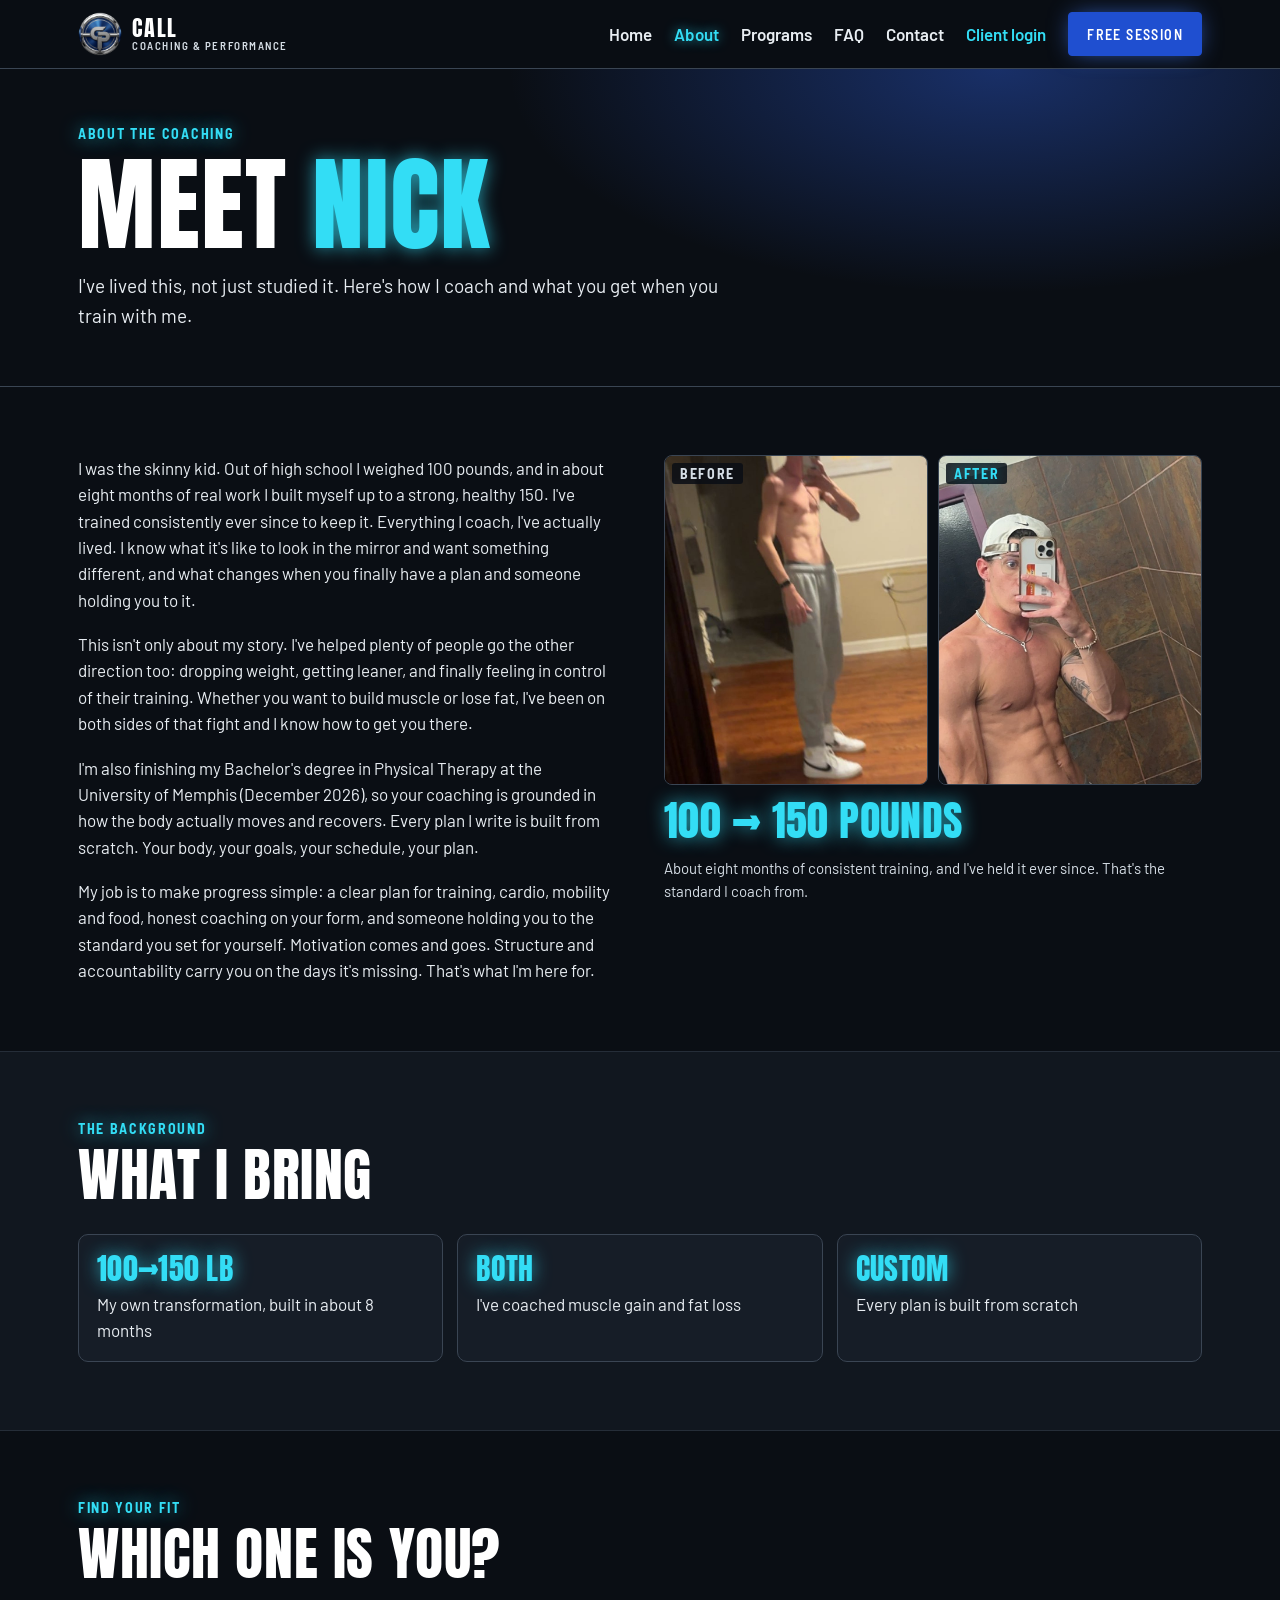
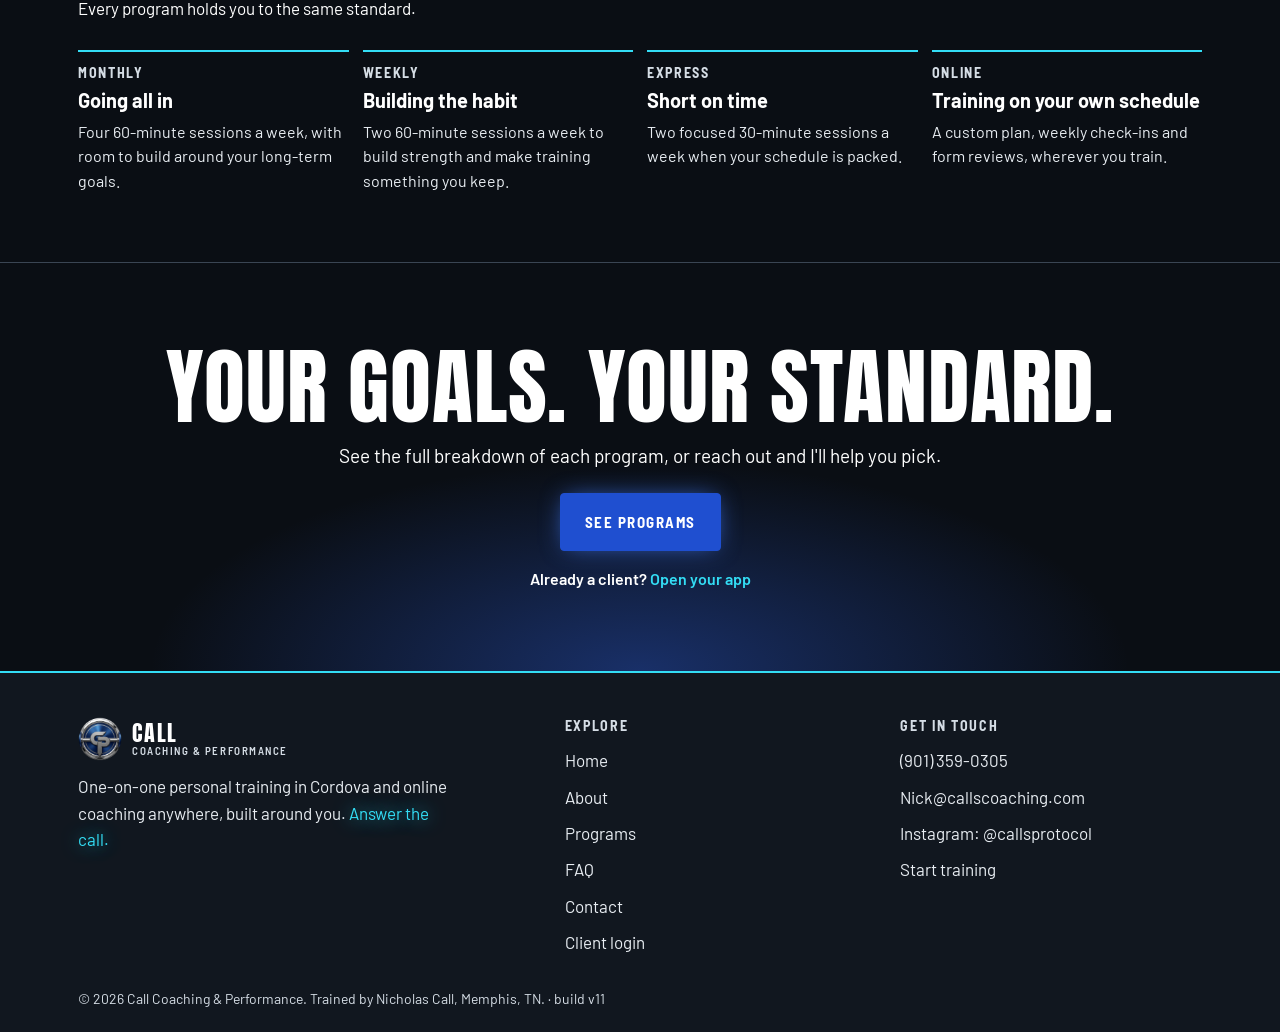
==== commit 7c5e5d72: "Use logo for link preview and home hero (build v11) Co-Authored-By: Claude Opus 5.5 <noreply@anthrop" ====
--- a/about.html
+++ b/about.html
@@ -10,16 +10,24 @@
 <meta property="og:site_name" content="Call Coaching &amp; Performance">
 <meta property="og:title" content="About Nicholas Call | Personal Trainer in Memphis &amp; Cordova, TN">
 <meta property="og:description" content="Meet Nicholas Call, personal trainer in Memphis, TN. From 100 to 150 lbs, now helping clients build muscle and lose weight in person and online with fully custom plans.">
-<meta property="og:image" content="https://callscoaching.com/share.png">
+<meta property="og:image" content="https://callscoaching.com/link-preview.jpg">
+<meta property="og:image:secure_url" content="https://callscoaching.com/link-preview.jpg">
+<meta property="og:image:type" content="image/jpeg">
+<meta property="og:image:width" content="1200">
+<meta property="og:image:height" content="630">
+<meta property="og:image:alt" content="Call Coaching &amp; Performance logo">
 <meta property="og:url" content="https://callscoaching.com/about.html">
 <meta name="twitter:card" content="summary_large_image">
+<meta name="twitter:title" content="About Nicholas Call | Personal Trainer in Memphis &amp; Cordova, TN">
+<meta name="twitter:description" content="Meet Nicholas Call, personal trainer in Memphis, TN. From 100 to 150 lbs, now helping clients build muscle and lose weight in person and online with fully custom plans.">
+<meta name="twitter:image" content="https://callscoaching.com/link-preview.jpg">
 <link rel="canonical" href="https://callscoaching.com/about.html">
 <link rel="icon" type="image/png" href="logo.png">
 <link rel="apple-touch-icon" href="logo.png">
 <link rel="preconnect" href="https://fonts.googleapis.com">
 <link rel="preconnect" href="https://fonts.gstatic.com" crossorigin>
 <link rel="stylesheet" href="https://fonts.googleapis.com/css2?family=Anton&family=Barlow:wght@400;500;600;700&family=Barlow+Semi+Condensed:wght@500;600;700&display=swap">
-<link rel="stylesheet" href="styles.css?v=10">
+<link rel="stylesheet" href="styles.css?v=11">
 </head>
 <body>
 <header class="top"><div class="wrap top-in">
@@ -45,7 +53,7 @@
 <div><a class="brand" href="index.html"><img src="logo.png" alt="" width="44" height="44"><span><b class="an">Call</b><small>Coaching &amp; Performance</small></span></a><p>One-on-one personal training in Cordova and online coaching anywhere, built around you. <span class="glow">Answer the call.</span></p></div>
 <div><h2 class="lb">Explore</h2><a href="index.html">Home</a><a href="about.html">About</a><a href="memberships.html">Programs</a><a href="faq.html">FAQ</a><a href="contact.html">Contact</a><a href="https://app.callscoaching.com">Client login</a></div>
 <div><h2 class="lb">Get in touch</h2><a href="tel:+19013590305">(901)&nbsp;359-0305</a><a href="mailto:Nick@callscoaching.com">Nick@callscoaching.com</a><a href="https://www.instagram.com/callsprotocol" target="_blank" rel="noopener">Instagram: @callsprotocol</a><a href="contact.html">Start training</a></div>
-</div><div class="wrap legal">© <span id="yr">2026</span> Call Coaching &amp; Performance. Trained by Nicholas Call, Memphis, TN. · build v10</div></footer>
-<script src="site.js?v=10"></script>
+</div><div class="wrap legal">© <span id="yr">2026</span> Call Coaching &amp; Performance. Trained by Nicholas Call, Memphis, TN. · build v11</div></footer>
+<script src="site.js?v=11"></script>
 </body>
 </html>
--- a/styles.css
+++ b/styles.css
@@ -11,7 +11,7 @@
 #menu{display:flex;align-items:center;gap:22px}#menu a{color:var(--soft);font-weight:600}#menu a[aria-current]{color:var(--cyan);text-shadow:0 0 12px rgba(51,221,245,.7)}#menu a:hover{color:#fff}#menu .btn{color:#fff;min-height:44px}#menu .login{color:var(--cyan)}
 .menu-btn{display:none;width:48px;height:48px;background:none;border:0;padding:12px;cursor:pointer;flex-direction:column;justify-content:center;gap:5px}.menu-btn i{display:block;height:2px;background:#fff}
 .hero{background:radial-gradient(700px 480px at 78% 12%,rgba(47,98,230,.42),transparent 70%);border-bottom:1px solid var(--line)}.hero-in{display:grid;grid-template-columns:minmax(0,1.15fr) minmax(0,.85fr);gap:48px;align-items:center;padding-block:64px}.hero h1{font-size:clamp(68px,10.5vw,132px);line-height:.98;margin:12px 0 20px}.hero p{font-size:19px;max-width:60ch}.hero-btns{display:flex;flex-wrap:wrap;gap:12px;margin:24px 0 12px}.client-line{margin:12px 0 24px;font-size:16px;font-weight:600}.cta .client-line{margin:16px 0 0;font-size:16px}
-.hero-pic img{width:100%;aspect-ratio:4/5;object-fit:cover;object-position:50% 12%;border-radius:10px;border:1.5px solid var(--cyan);box-shadow:0 0 44px -14px var(--cyan)}
+.hero-pic img{width:100%;max-width:480px;margin:0 auto;filter:drop-shadow(0 0 34px rgba(51,221,245,.32))}
 .stats{display:grid;grid-template-columns:repeat(3,minmax(0,1fr));gap:18px;border-top:1px solid var(--line);padding-top:18px}.stats dt{font-size:30px}.stats dd{color:var(--dim);font-size:14px;line-height:1.3;margin-top:4px}
 .sec{padding-block:68px}.sec.alt{background:var(--panel2);border-block:1px solid #252d38}.sh{max-width:720px;margin-bottom:28px}.sh h2,.split h2{font-size:clamp(38px,5vw,58px);margin:8px 0 10px}.lead{font-size:20px;color:var(--soft)}
 .split{display:grid;grid-template-columns:minmax(0,1fr) minmax(0,1fr);gap:48px;align-items:start}.stack{display:grid;gap:14px;min-width:0}
@@ -35,6 +35,6 @@
 .contact h2{font-size:42px}.contact-row{display:block;background:var(--panel);border:1px solid var(--line);border-radius:8px;padding:12px 16px;color:#fff}.contact-row b{display:block;font-size:19px;overflow-wrap:anywhere}.contact-row:hover{border-color:var(--cyan)}
 .foot{border-top:2px solid var(--cyan);padding-block:44px 22px;background:var(--panel2)}.foot-in{display:grid;grid-template-columns:1.5fr 1fr 1fr;gap:34px}.foot p{margin-top:12px;color:var(--soft);max-width:38ch}.foot h2{margin-bottom:8px}.foot-in>div>a:not(.brand){display:block;padding:5px 0;color:var(--soft)}.legal{margin-top:28px;color:var(--dim);font-size:14px}
 @media(max-width:960px){.menu-btn{display:flex}#menu{display:none;position:absolute;left:0;right:0;top:100%;flex-direction:column;align-items:stretch;gap:0;background:var(--bg);border-bottom:2px solid var(--cyan);padding:8px max(18px,env(safe-area-inset-right,0px)) 16px max(18px,env(safe-area-inset-left,0px))}#menu.open{display:flex}#menu a:not(.btn){display:flex;align-items:center;min-height:50px;border-bottom:1px solid var(--line)}#menu .btn{margin-top:12px;min-height:52px}.top-in{position:relative}.steps,.pillars,.progs,.rules,.fit{grid-template-columns:repeat(2,minmax(0,1fr))}.hero-in{gap:32px}.fulls{grid-template-columns:minmax(0,1fr)}}
-@media(max-width:760px){.hero-in,.split,.foot-in{grid-template-columns:minmax(0,1fr)}.hero-in{padding-block:36px}.hero-pic img{aspect-ratio:1/1;object-position:50% 0}.sec{padding-block:50px}.stats dt{font-size:21px}.app .phones{margin:0 auto}.tiles{grid-template-columns:minmax(0,1fr)}}
+@media(max-width:760px){.hero-in,.split,.foot-in{grid-template-columns:minmax(0,1fr)}.hero-in{padding-block:36px}.hero-pic{order:-1}.hero-pic img{max-width:230px}.sec{padding-block:50px}.stats dt{font-size:21px}.app .phones{margin:0 auto}.tiles{grid-template-columns:minmax(0,1fr)}}
 @media(max-width:520px){.steps,.pillars,.progs,.rules,.fit,.two{grid-template-columns:minmax(0,1fr)}.hero-btns .btn{width:100%}.stats{gap:10px}.stats dd{font-size:13px}.prog-top{min-height:0}.hero p{font-size:18px}}
 @media(prefers-reduced-motion:reduce){*{scroll-behavior:auto!important;transition:none!important}}
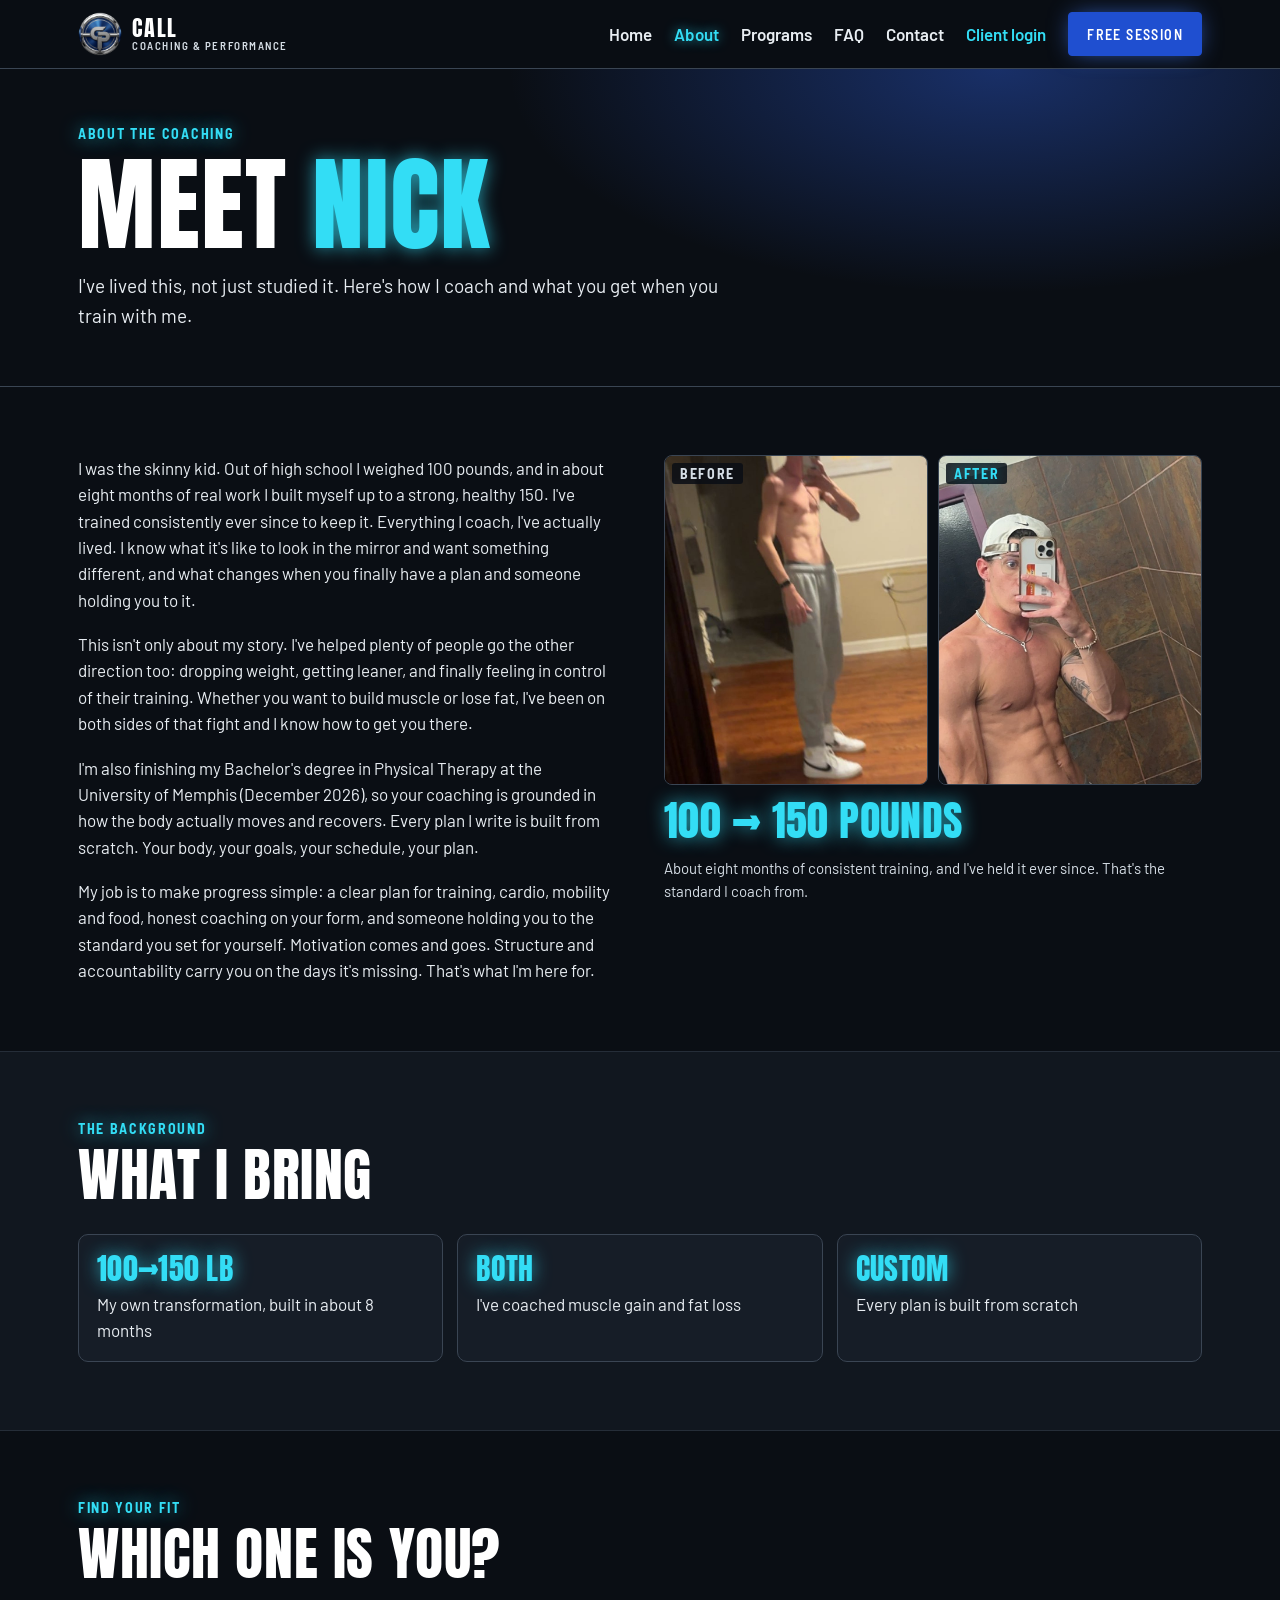
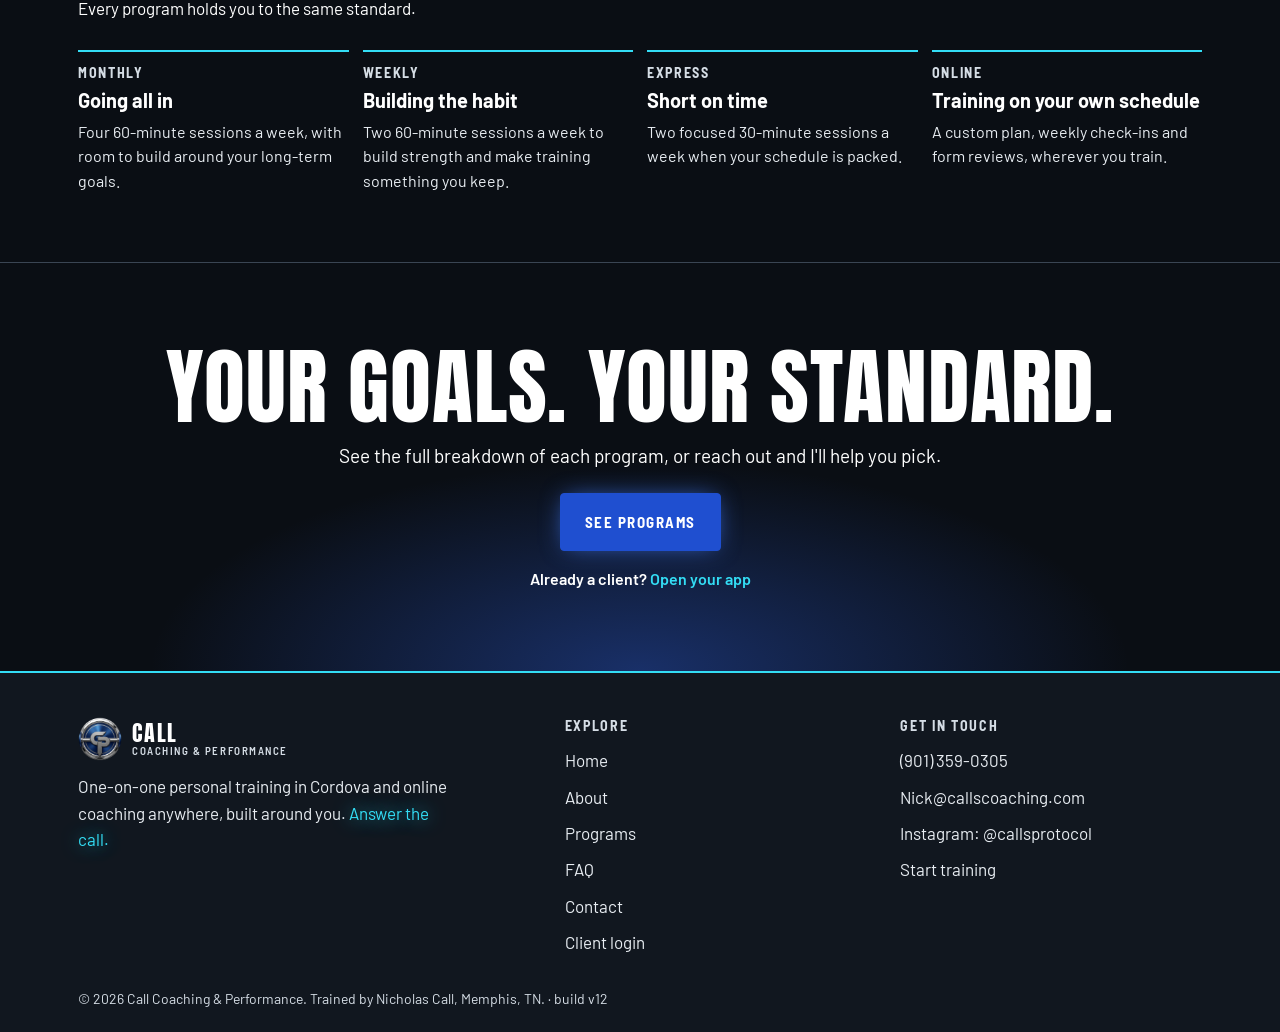
==== commit 2eed2942: "Add Seca 360 body scan to in-person programs (build v12) Co-Authored-By: Claude Opus 5.5 <noreply@an" ====
--- a/about.html
+++ b/about.html
@@ -27,7 +27,7 @@
 <link rel="preconnect" href="https://fonts.googleapis.com">
 <link rel="preconnect" href="https://fonts.gstatic.com" crossorigin>
 <link rel="stylesheet" href="https://fonts.googleapis.com/css2?family=Anton&family=Barlow:wght@400;500;600;700&family=Barlow+Semi+Condensed:wght@500;600;700&display=swap">
-<link rel="stylesheet" href="styles.css?v=11">
+<link rel="stylesheet" href="styles.css?v=12">
 </head>
 <body>
 <header class="top"><div class="wrap top-in">
@@ -53,7 +53,7 @@
 <div><a class="brand" href="index.html"><img src="logo.png" alt="" width="44" height="44"><span><b class="an">Call</b><small>Coaching &amp; Performance</small></span></a><p>One-on-one personal training in Cordova and online coaching anywhere, built around you. <span class="glow">Answer the call.</span></p></div>
 <div><h2 class="lb">Explore</h2><a href="index.html">Home</a><a href="about.html">About</a><a href="memberships.html">Programs</a><a href="faq.html">FAQ</a><a href="contact.html">Contact</a><a href="https://app.callscoaching.com">Client login</a></div>
 <div><h2 class="lb">Get in touch</h2><a href="tel:+19013590305">(901)&nbsp;359-0305</a><a href="mailto:Nick@callscoaching.com">Nick@callscoaching.com</a><a href="https://www.instagram.com/callsprotocol" target="_blank" rel="noopener">Instagram: @callsprotocol</a><a href="contact.html">Start training</a></div>
-</div><div class="wrap legal">© <span id="yr">2026</span> Call Coaching &amp; Performance. Trained by Nicholas Call, Memphis, TN. · build v11</div></footer>
-<script src="site.js?v=11"></script>
+</div><div class="wrap legal">© <span id="yr">2026</span> Call Coaching &amp; Performance. Trained by Nicholas Call, Memphis, TN. · build v12</div></footer>
+<script src="site.js?v=12"></script>
 </body>
 </html>
--- a/styles.css
+++ b/styles.css
@@ -20,7 +20,7 @@
 .pillars{display:grid;grid-template-columns:repeat(4,minmax(0,1fr));gap:14px}.pillars article{background:var(--panel2);border:1.5px solid var(--c);border-radius:10px;padding:20px}.pillars h3{font-size:36px;margin:6px 0 8px}.pillars p{color:var(--soft);font-size:16px}
 .progs{display:grid;grid-template-columns:repeat(4,minmax(0,1fr));gap:14px;align-items:stretch}.prog{display:flex;flex-direction:column;background:var(--panel);border:1px solid var(--line);border-radius:10px;padding:18px;min-width:0;scroll-margin-top:90px}.prog.best{border:1.5px solid var(--cyan);box-shadow:0 0 34px -14px var(--cyan)}.prog-top{display:flex;justify-content:space-between;gap:8px;min-height:38px;align-items:flex-start}.prog h2,.prog h3{color:#fff;font-size:15px}.tag{font:700 12px var(--l);text-transform:uppercase;letter-spacing:.08em;color:var(--violet);text-align:right}.price{display:flex;align-items:baseline;gap:5px;flex-wrap:wrap;margin:4px 0 8px}.price b{font-size:46px}.len{margin-left:auto;padding:2px 8px;border:1.5px solid var(--cyan);border-radius:3px;font:700 12px var(--l);text-transform:uppercase;letter-spacing:.08em;color:var(--cyan);text-shadow:0 0 10px rgba(51,221,245,.7);white-space:nowrap}.prog .s{font-weight:600;line-height:1.3;margin-bottom:6px}.prog .btn{margin-top:auto}.prog>.mut{margin-bottom:16px}
 .fulls{grid-template-columns:repeat(2,minmax(0,1fr))}.prog.full p:not(.s):not(.mut){color:var(--soft)}.prog.full .btn{margin-top:auto}.prog.full ul{margin-bottom:18px}
-.app .phones{display:grid;grid-template-columns:repeat(2,minmax(0,1fr));gap:14px;max-width:520px;margin-left:auto}.phones img{border-radius:18px;border:1.5px solid var(--line);box-shadow:0 0 34px -18px var(--cyan)}.phones figcaption{grid-column:1/-1;text-align:center;color:var(--dim);font-size:14px}
+.scan{color:var(--cyan);font-weight:700;font-size:15px;line-height:1.3;margin-bottom:6px}.targets{display:grid;grid-template-columns:repeat(4,minmax(0,1fr));gap:14px}.targets article{background:var(--panel);border:1.5px solid var(--c);border-radius:10px;padding:18px}.targets h3{font-size:28px;margin-bottom:8px}.targets p{color:var(--soft);font-size:16px}.scan-note{margin-top:14px}.app .phones{display:grid;grid-template-columns:repeat(2,minmax(0,1fr));gap:14px;max-width:520px;margin-left:auto}.phones img{border-radius:18px;border:1.5px solid var(--line);box-shadow:0 0 34px -18px var(--cyan)}.phones figcaption{grid-column:1/-1;text-align:center;color:var(--dim);font-size:14px}
 .ba{display:grid;grid-template-columns:repeat(2,minmax(0,1fr));gap:10px}.ba div{position:relative}.ba img{width:100%;aspect-ratio:4/5;object-fit:cover;border-radius:8px;border:1px solid var(--line)}.ba figcaption{position:absolute;left:8px;top:8px;background:rgba(10,14,20,.85);padding:2px 8px;border-radius:3px}.quote .an{font-size:clamp(38px,5vw,56px);margin-bottom:14px}.quote p{font-size:19px;color:var(--soft)}.quote footer{margin:12px 0;font-weight:700}.quote .mut{font-size:14px}.bigstat{font-size:42px}
 .ig{display:grid;grid-template-columns:repeat(3,minmax(0,1fr));gap:10px}.ig img{width:100%;aspect-ratio:1;object-fit:cover;border-radius:8px}.ig-btn{margin-top:16px}
 .motd{padding-block:64px;border-block:1px solid var(--line);text-align:center;background:radial-gradient(600px 240px at 50% 50%,rgba(47,98,230,.3),transparent 70%)}.motd blockquote{font-size:clamp(30px,4.6vw,52px);max-width:22ch;margin:14px auto}
@@ -34,7 +34,7 @@
 .card{background:var(--panel);border:1px solid var(--line);border-radius:10px;padding:20px;min-width:0}form label{display:block;font-weight:600;font-size:15px}input,select,textarea{display:block;width:100%;margin-top:5px;min-height:50px;padding:0 12px;font:400 16px var(--b);color:#fff;background:var(--bg);border:1px solid #8a97a4;border-radius:6px}textarea{padding-block:10px;resize:vertical}::placeholder{color:#8a97a4}.two{display:grid;grid-template-columns:repeat(2,minmax(0,1fr));gap:12px}.hp{position:absolute!important;left:-9999px;width:1px;height:1px;opacity:0}.status:empty{display:none}.status{font-weight:600;color:var(--green)}.status.err{color:var(--amber)}
 .contact h2{font-size:42px}.contact-row{display:block;background:var(--panel);border:1px solid var(--line);border-radius:8px;padding:12px 16px;color:#fff}.contact-row b{display:block;font-size:19px;overflow-wrap:anywhere}.contact-row:hover{border-color:var(--cyan)}
 .foot{border-top:2px solid var(--cyan);padding-block:44px 22px;background:var(--panel2)}.foot-in{display:grid;grid-template-columns:1.5fr 1fr 1fr;gap:34px}.foot p{margin-top:12px;color:var(--soft);max-width:38ch}.foot h2{margin-bottom:8px}.foot-in>div>a:not(.brand){display:block;padding:5px 0;color:var(--soft)}.legal{margin-top:28px;color:var(--dim);font-size:14px}
-@media(max-width:960px){.menu-btn{display:flex}#menu{display:none;position:absolute;left:0;right:0;top:100%;flex-direction:column;align-items:stretch;gap:0;background:var(--bg);border-bottom:2px solid var(--cyan);padding:8px max(18px,env(safe-area-inset-right,0px)) 16px max(18px,env(safe-area-inset-left,0px))}#menu.open{display:flex}#menu a:not(.btn){display:flex;align-items:center;min-height:50px;border-bottom:1px solid var(--line)}#menu .btn{margin-top:12px;min-height:52px}.top-in{position:relative}.steps,.pillars,.progs,.rules,.fit{grid-template-columns:repeat(2,minmax(0,1fr))}.hero-in{gap:32px}.fulls{grid-template-columns:minmax(0,1fr)}}
-@media(max-width:760px){.hero-in,.split,.foot-in{grid-template-columns:minmax(0,1fr)}.hero-in{padding-block:36px}.hero-pic{order:-1}.hero-pic img{max-width:230px}.sec{padding-block:50px}.stats dt{font-size:21px}.app .phones{margin:0 auto}.tiles{grid-template-columns:minmax(0,1fr)}}
-@media(max-width:520px){.steps,.pillars,.progs,.rules,.fit,.two{grid-template-columns:minmax(0,1fr)}.hero-btns .btn{width:100%}.stats{gap:10px}.stats dd{font-size:13px}.prog-top{min-height:0}.hero p{font-size:18px}}
+@media(max-width:960px){.menu-btn{display:flex}#menu{display:none;position:absolute;left:0;right:0;top:100%;flex-direction:column;align-items:stretch;gap:0;background:var(--bg);border-bottom:2px solid var(--cyan);padding:8px max(18px,env(safe-area-inset-right,0px)) 16px max(18px,env(safe-area-inset-left,0px))}#menu.open{display:flex}#menu a:not(.btn){display:flex;align-items:center;min-height:50px;border-bottom:1px solid var(--line)}#menu .btn{margin-top:12px;min-height:52px}.top-in{position:relative}.steps,.pillars,.progs,.rules,.fit,.targets{grid-template-columns:repeat(2,minmax(0,1fr))}.hero-in{gap:32px}.fulls{grid-template-columns:minmax(0,1fr)}}
+@media(max-width:760px){.hero-in,.split,.foot-in{grid-template-columns:minmax(0,1fr)}.hero-in{padding-block:36px}.hero-pic{order:-1}.hero-pic img{max-width:230px}.sec{padding-block:50px}.stats dt{font-size:21px}.scan{color:var(--cyan);font-weight:700;font-size:15px;line-height:1.3;margin-bottom:6px}.targets{display:grid;grid-template-columns:repeat(4,minmax(0,1fr));gap:14px}.targets article{background:var(--panel);border:1.5px solid var(--c);border-radius:10px;padding:18px}.targets h3{font-size:28px;margin-bottom:8px}.targets p{color:var(--soft);font-size:16px}.scan-note{margin-top:14px}.app .phones{margin:0 auto}.tiles{grid-template-columns:minmax(0,1fr)}}
+@media(max-width:520px){.steps,.pillars,.progs,.rules,.fit,.two,.targets{grid-template-columns:minmax(0,1fr)}.hero-btns .btn{width:100%}.stats{gap:10px}.stats dd{font-size:13px}.prog-top{min-height:0}.hero p{font-size:18px}}
 @media(prefers-reduced-motion:reduce){*{scroll-behavior:auto!important;transition:none!important}}
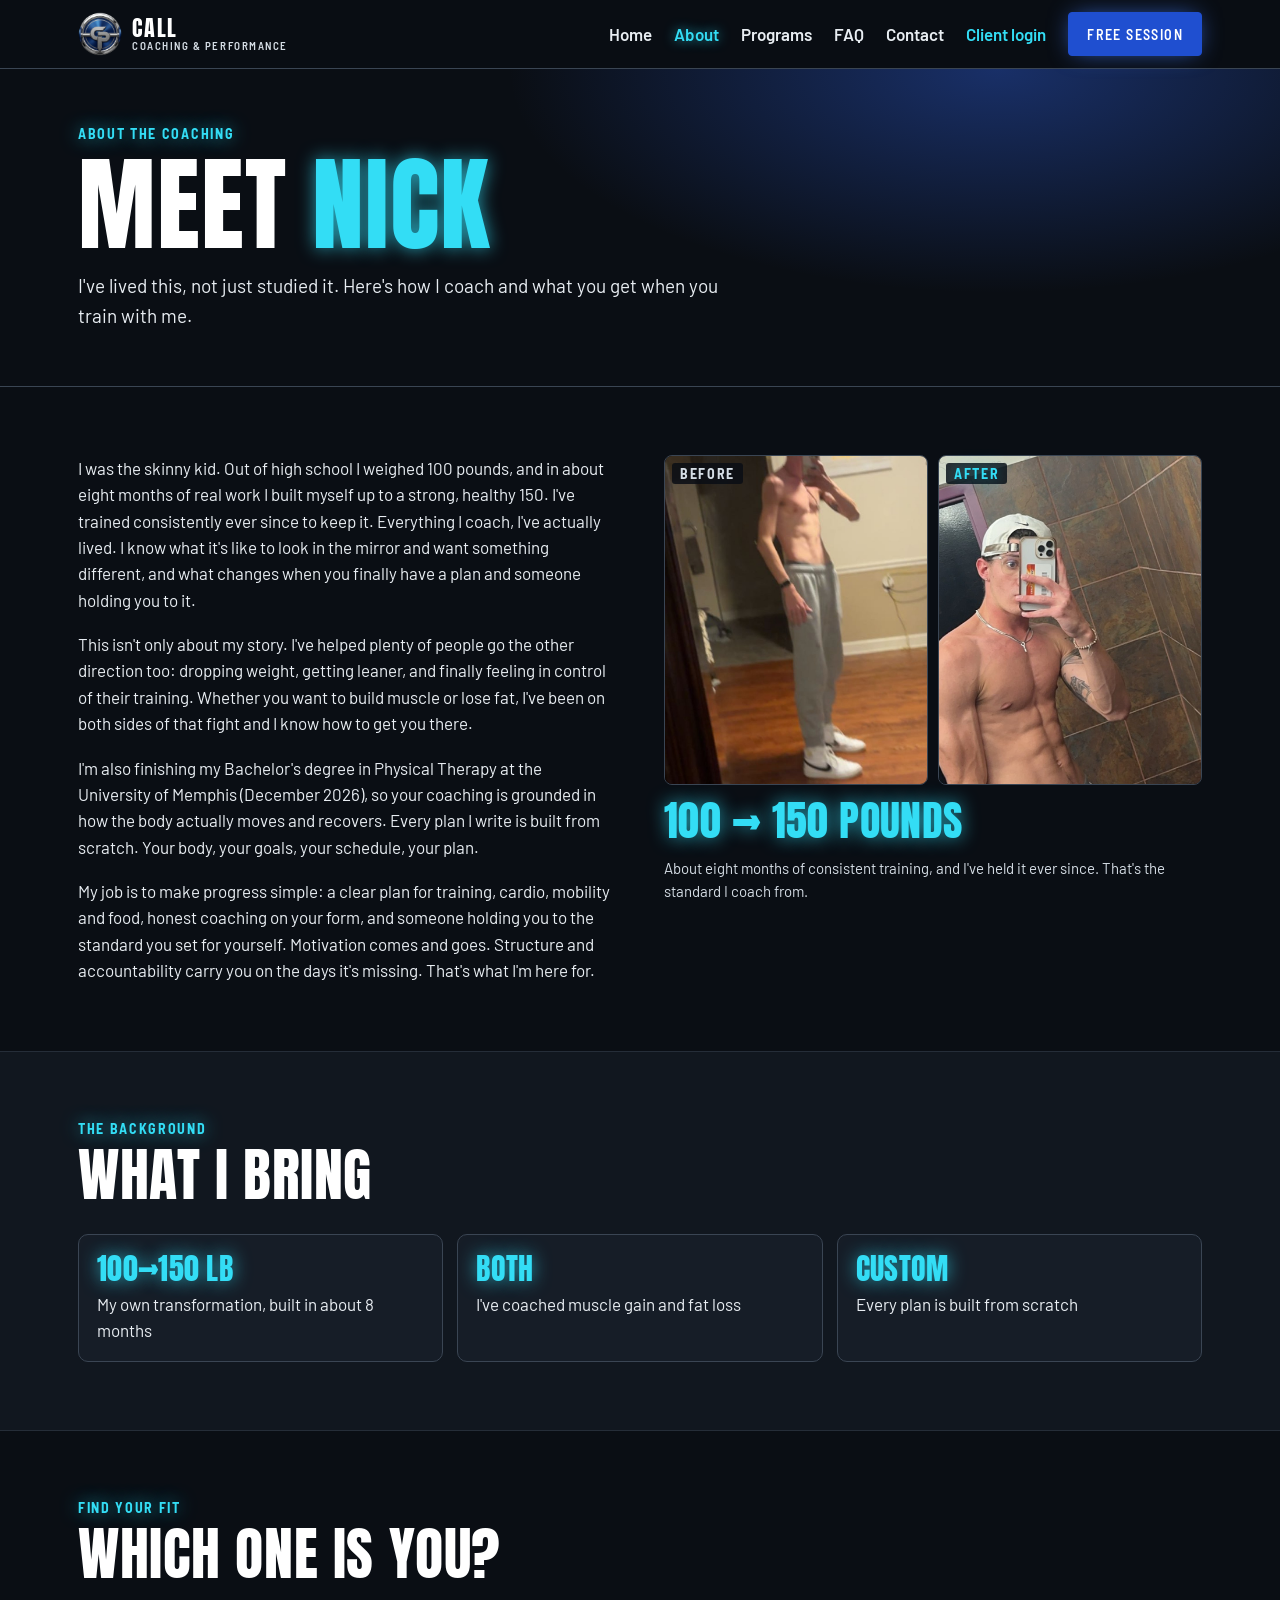
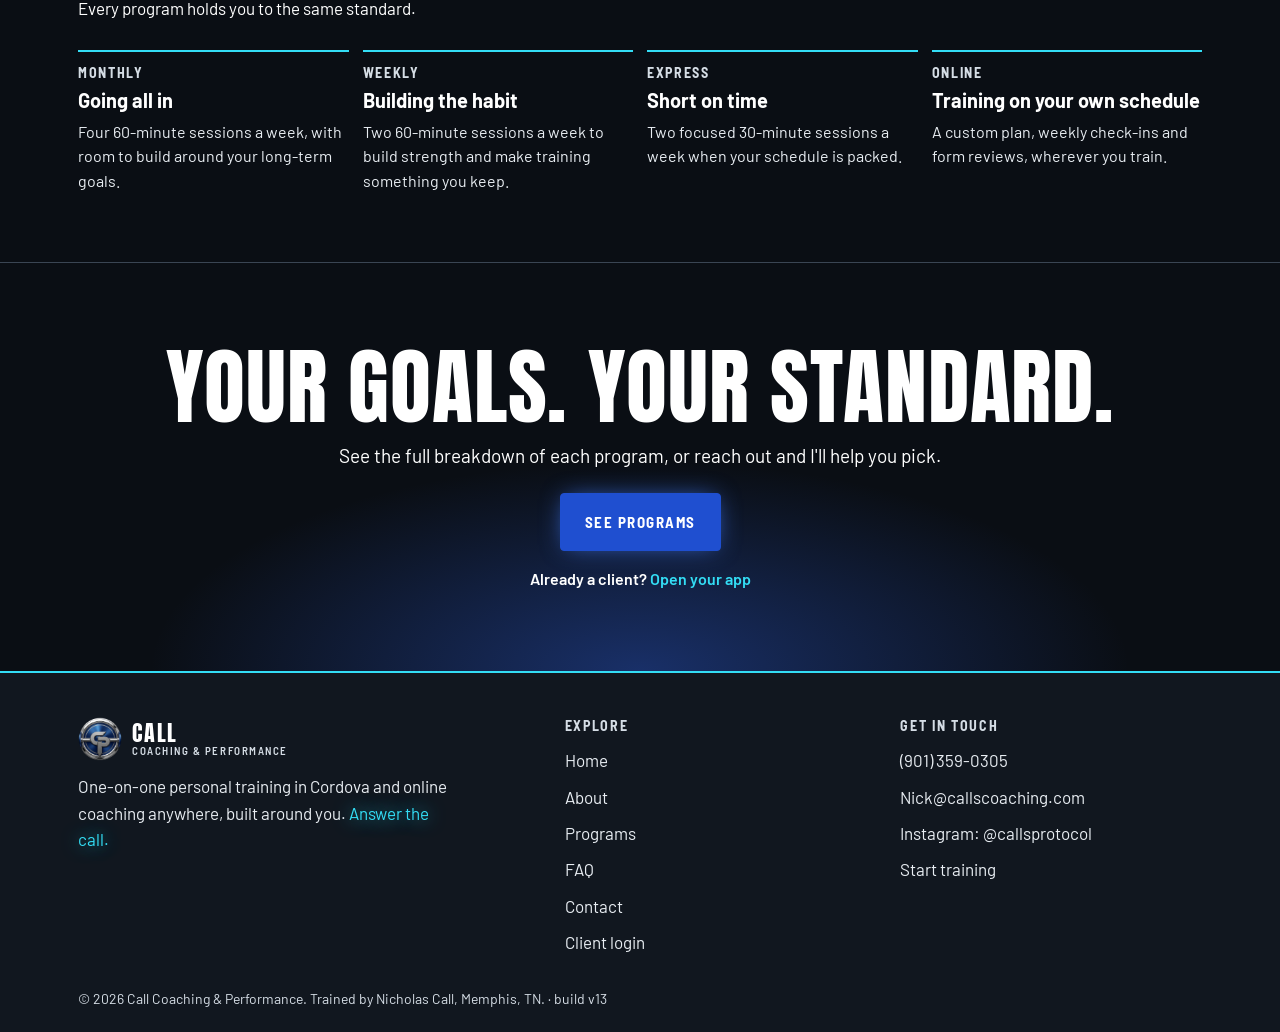
==== commit 0211343f: "Fix mismatched cached pages and name secaTRU scan (build v13) New pages use versioned asset names. T" ====
--- a/about.html
+++ b/about.html
@@ -27,7 +27,7 @@
 <link rel="preconnect" href="https://fonts.googleapis.com">
 <link rel="preconnect" href="https://fonts.gstatic.com" crossorigin>
 <link rel="stylesheet" href="https://fonts.googleapis.com/css2?family=Anton&family=Barlow:wght@400;500;600;700&family=Barlow+Semi+Condensed:wght@500;600;700&display=swap">
-<link rel="stylesheet" href="styles.css?v=12">
+<link rel="stylesheet" href="call-v13.css">
 </head>
 <body>
 <header class="top"><div class="wrap top-in">
@@ -53,7 +53,7 @@
 <div><a class="brand" href="index.html"><img src="logo.png" alt="" width="44" height="44"><span><b class="an">Call</b><small>Coaching &amp; Performance</small></span></a><p>One-on-one personal training in Cordova and online coaching anywhere, built around you. <span class="glow">Answer the call.</span></p></div>
 <div><h2 class="lb">Explore</h2><a href="index.html">Home</a><a href="about.html">About</a><a href="memberships.html">Programs</a><a href="faq.html">FAQ</a><a href="contact.html">Contact</a><a href="https://app.callscoaching.com">Client login</a></div>
 <div><h2 class="lb">Get in touch</h2><a href="tel:+19013590305">(901)&nbsp;359-0305</a><a href="mailto:Nick@callscoaching.com">Nick@callscoaching.com</a><a href="https://www.instagram.com/callsprotocol" target="_blank" rel="noopener">Instagram: @callsprotocol</a><a href="contact.html">Start training</a></div>
-</div><div class="wrap legal">© <span id="yr">2026</span> Call Coaching &amp; Performance. Trained by Nicholas Call, Memphis, TN. · build v12</div></footer>
-<script src="site.js?v=12"></script>
+</div><div class="wrap legal">© <span id="yr">2026</span> Call Coaching &amp; Performance. Trained by Nicholas Call, Memphis, TN. · build v13</div></footer>
+<script src="call-v13.js"></script>
 </body>
 </html>
--- a/call-v13.css
+++ b/call-v13.css
@@ -0,0 +1,40 @@
+:root{--bg:#0a0e14;--panel:#161d27;--panel2:#11171f;--line:#3a4553;--fg:#fff;--soft:#e8edf2;--dim:#d5dde5;--blue:#1f4fd0;--cyan:#33ddf5;--green:#6ee7a0;--amber:#ffc857;--violet:#c4b0ff;--c:var(--cyan);--d:'Anton',Impact,'Arial Narrow',sans-serif;--b:'Barlow',system-ui,sans-serif;--l:'Barlow Semi Condensed','Arial Narrow',sans-serif;color-scheme:dark}
+*{box-sizing:border-box}html{scroll-behavior:smooth;-webkit-text-size-adjust:100%}body{margin:0;background:var(--bg);color:var(--fg);font:17px/1.55 var(--b)}img{display:block;max-width:100%;height:auto}a{color:var(--cyan);text-decoration:none}p{margin:0}h1,h2,h3,ul,ol,figure,blockquote,dl,dd{margin:0;padding:0}li{list-style:none}
+:focus-visible{outline:2px solid var(--cyan);outline-offset:3px}
+.wrap{width:100%;max-width:1160px;margin:0 auto;padding-left:max(18px,env(safe-area-inset-left,0px));padding-right:max(18px,env(safe-area-inset-right,0px))}
+.an{font-family:var(--d);font-weight:400;text-transform:uppercase;letter-spacing:.01em;line-height:1.05;text-wrap:balance}
+.lb{font:700 14px var(--l);text-transform:uppercase;letter-spacing:.12em;color:var(--dim)}
+.glow{color:var(--c);text-shadow:0 0 18px color-mix(in srgb,var(--c) 70%,transparent)}.mut{color:var(--dim);font-size:15px}
+.btn{display:inline-flex;align-items:center;justify-content:center;min-height:50px;padding:8px 18px;border-radius:4px;border:1.5px solid var(--fg);background:none;color:var(--fg);font:700 14px var(--l);text-transform:uppercase;letter-spacing:.1em;text-align:center;cursor:pointer;transition:box-shadow .15s,transform .15s}.btn:hover{box-shadow:0 0 18px -3px var(--cyan);transform:translateY(-1px)}.btn.pri{background:var(--blue);border-color:var(--blue);color:#fff;box-shadow:0 0 24px -6px #3b6fe0}.btn.big{min-height:58px;font-size:15px;padding-inline:24px}
+.top{position:sticky;top:env(safe-area-inset-top,0px);z-index:20;background:rgba(10,14,20,.94);backdrop-filter:blur(8px);border-bottom:1px solid var(--line)}body::before{content:"";position:fixed;inset:0 0 auto;height:env(safe-area-inset-top,0px);z-index:30;background:var(--bg)}
+.top-in{display:flex;align-items:center;justify-content:space-between;gap:16px;min-height:68px}.brand{display:flex;align-items:center;gap:10px;color:#fff}.brand b{display:block;font-size:22px;letter-spacing:.08em}.brand small{display:block;font:600 11px var(--l);text-transform:uppercase;letter-spacing:.14em;color:var(--dim)}
+#menu{display:flex;align-items:center;gap:22px}#menu a{color:var(--soft);font-weight:600}#menu a[aria-current]{color:var(--cyan);text-shadow:0 0 12px rgba(51,221,245,.7)}#menu a:hover{color:#fff}#menu .btn{color:#fff;min-height:44px}#menu .login{color:var(--cyan)}
+.menu-btn{display:none;width:48px;height:48px;background:none;border:0;padding:12px;cursor:pointer;flex-direction:column;justify-content:center;gap:5px}.menu-btn i{display:block;height:2px;background:#fff}
+.hero{background:radial-gradient(700px 480px at 78% 12%,rgba(47,98,230,.42),transparent 70%);border-bottom:1px solid var(--line)}.hero-in{display:grid;grid-template-columns:minmax(0,1.15fr) minmax(0,.85fr);gap:48px;align-items:center;padding-block:64px}.hero h1{font-size:clamp(68px,10.5vw,132px);line-height:.98;margin:12px 0 20px}.hero p{font-size:19px;max-width:60ch}.hero-btns{display:flex;flex-wrap:wrap;gap:12px;margin:24px 0 12px}.client-line{margin:12px 0 24px;font-size:16px;font-weight:600}.cta .client-line{margin:16px 0 0;font-size:16px}
+.hero-pic img{width:100%;max-width:480px;margin:0 auto;filter:drop-shadow(0 0 34px rgba(51,221,245,.32))}
+.stats{display:grid;grid-template-columns:repeat(3,minmax(0,1fr));gap:18px;border-top:1px solid var(--line);padding-top:18px}.stats dt{font-size:30px}.stats dd{color:var(--dim);font-size:14px;line-height:1.3;margin-top:4px}
+.sec{padding-block:68px}.sec.alt{background:var(--panel2);border-block:1px solid #252d38}.sh{max-width:720px;margin-bottom:28px}.sh h2,.split h2{font-size:clamp(38px,5vw,58px);margin:8px 0 10px}.lead{font-size:20px;color:var(--soft)}
+.split{display:grid;grid-template-columns:minmax(0,1fr) minmax(0,1fr);gap:48px;align-items:start}.stack{display:grid;gap:14px;min-width:0}
+.steps{display:grid;grid-template-columns:repeat(4,minmax(0,1fr));gap:18px;counter-reset:s}.steps li{counter-increment:s;border-top:2px solid var(--cyan);padding-top:14px}.steps li::before{content:counter(s);display:block;font:400 34px var(--d);color:var(--cyan);text-shadow:0 0 14px rgba(51,221,245,.7)}.steps h3{font-size:20px;margin:6px 0}.steps p{color:var(--soft);font-size:16px}
+.ticks{display:grid;gap:9px;margin:14px 0}.ticks li{position:relative;padding-left:28px;color:var(--soft)}.ticks li::before{content:"✓";position:absolute;left:0;top:0;color:var(--cyan);font-weight:800}.ticks.big{margin:0;gap:14px}.ticks.big li{font-size:19px;font-weight:500;color:#fff}
+.pillars{display:grid;grid-template-columns:repeat(4,minmax(0,1fr));gap:14px}.pillars article{background:var(--panel2);border:1.5px solid var(--c);border-radius:10px;padding:20px}.pillars h3{font-size:36px;margin:6px 0 8px}.pillars p{color:var(--soft);font-size:16px}
+.progs{display:grid;grid-template-columns:repeat(4,minmax(0,1fr));gap:14px;align-items:stretch}.prog{display:flex;flex-direction:column;background:var(--panel);border:1px solid var(--line);border-radius:10px;padding:18px;min-width:0;scroll-margin-top:90px}.prog.best{border:1.5px solid var(--cyan);box-shadow:0 0 34px -14px var(--cyan)}.prog-top{display:flex;justify-content:space-between;gap:8px;min-height:38px;align-items:flex-start}.prog h2,.prog h3{color:#fff;font-size:15px}.tag{font:700 12px var(--l);text-transform:uppercase;letter-spacing:.08em;color:var(--violet);text-align:right}.price{display:flex;align-items:baseline;gap:5px;flex-wrap:wrap;margin:4px 0 8px}.price b{font-size:46px}.len{margin-left:auto;padding:2px 8px;border:1.5px solid var(--cyan);border-radius:3px;font:700 12px var(--l);text-transform:uppercase;letter-spacing:.08em;color:var(--cyan);text-shadow:0 0 10px rgba(51,221,245,.7);white-space:nowrap}.prog .s{font-weight:600;line-height:1.3;margin-bottom:6px}.prog .btn{margin-top:auto}.prog>.mut{margin-bottom:16px}
+.fulls{grid-template-columns:repeat(2,minmax(0,1fr))}.prog.full p:not(.s):not(.mut){color:var(--soft)}.prog.full .btn{margin-top:auto}.prog.full ul{margin-bottom:18px}
+.scan{color:var(--cyan);font-weight:700;font-size:15px;line-height:1.3;margin-bottom:6px}.targets{display:grid;grid-template-columns:repeat(4,minmax(0,1fr));gap:14px}.targets article{background:var(--panel);border:1.5px solid var(--c);border-radius:10px;padding:18px}.targets h3{font-size:28px;margin-bottom:8px}.targets p{color:var(--soft);font-size:16px}.scan-also{margin-top:16px;font-weight:600}.scan-note{margin-top:6px}.app .phones{display:grid;grid-template-columns:repeat(2,minmax(0,1fr));gap:14px;max-width:520px;margin-left:auto}.phones img{border-radius:18px;border:1.5px solid var(--line);box-shadow:0 0 34px -18px var(--cyan)}.phones figcaption{grid-column:1/-1;text-align:center;color:var(--dim);font-size:14px}
+.ba{display:grid;grid-template-columns:repeat(2,minmax(0,1fr));gap:10px}.ba div{position:relative}.ba img{width:100%;aspect-ratio:4/5;object-fit:cover;border-radius:8px;border:1px solid var(--line)}.ba figcaption{position:absolute;left:8px;top:8px;background:rgba(10,14,20,.85);padding:2px 8px;border-radius:3px}.quote .an{font-size:clamp(38px,5vw,56px);margin-bottom:14px}.quote p{font-size:19px;color:var(--soft)}.quote footer{margin:12px 0;font-weight:700}.quote .mut{font-size:14px}.bigstat{font-size:42px}
+.ig{display:grid;grid-template-columns:repeat(3,minmax(0,1fr));gap:10px}.ig img{width:100%;aspect-ratio:1;object-fit:cover;border-radius:8px}.ig-btn{margin-top:16px}
+.motd{padding-block:64px;border-block:1px solid var(--line);text-align:center;background:radial-gradient(600px 240px at 50% 50%,rgba(47,98,230,.3),transparent 70%)}.motd blockquote{font-size:clamp(30px,4.6vw,52px);max-width:22ch;margin:14px auto}
+.cta{padding-block:80px;text-align:center;background:radial-gradient(700px 300px at 50% 100%,rgba(47,98,230,.4),transparent 70%);border-top:1px solid var(--line)}.cta h2{font-size:clamp(46px,7vw,84px);margin-bottom:10px}.cta p{font-size:19px;margin-bottom:22px}
+.pagehead{padding-block:56px;background:radial-gradient(700px 320px at 78% 0,rgba(47,98,230,.4),transparent 70%);border-bottom:1px solid var(--line)}.pagehead h1{font-size:clamp(56px,9vw,104px);margin:8px 0 12px}.pagehead p{font-size:19px;max-width:62ch;color:var(--soft)}
+.prose{display:grid;gap:18px}.prose p{max-width:65ch;color:var(--soft)}
+.tiles{display:grid;grid-template-columns:repeat(3,minmax(0,1fr));gap:14px}.tiles>div{background:var(--panel);border:1px solid var(--line);border-radius:10px;padding:18px}.tiles b{display:block;font-size:30px;margin-bottom:6px}.tiles span{color:var(--soft)}.rules{grid-template-columns:repeat(4,minmax(0,1fr))}.rules b{font-size:19px}
+.fit{display:grid;grid-template-columns:repeat(4,minmax(0,1fr));gap:14px}.fit article{border-top:2px solid var(--cyan);padding-top:12px}.fit b{display:block;font-size:20px;margin:4px 0}.fit p{color:var(--soft);font-size:16px}
+.pay{display:flex;flex-wrap:wrap;gap:12px;align-items:center;margin-top:22px}.pay>div:last-child{display:flex;flex-wrap:wrap;gap:8px}.pay span{padding:6px 12px;border:1px solid #8a97a4;border-radius:4px;font-weight:600}
+.faq{max-width:820px;display:grid;gap:8px}details{background:var(--panel);border:1px solid var(--line);border-radius:8px;padding:0 16px}summary{min-height:58px;display:flex;align-items:center;font-weight:600;font-size:18px;cursor:pointer;padding-block:10px}details[open]{border-color:var(--cyan)}details p{padding-bottom:16px;color:var(--soft)}
+.card{background:var(--panel);border:1px solid var(--line);border-radius:10px;padding:20px;min-width:0}form label{display:block;font-weight:600;font-size:15px}input,select,textarea{display:block;width:100%;margin-top:5px;min-height:50px;padding:0 12px;font:400 16px var(--b);color:#fff;background:var(--bg);border:1px solid #8a97a4;border-radius:6px}textarea{padding-block:10px;resize:vertical}::placeholder{color:#8a97a4}.two{display:grid;grid-template-columns:repeat(2,minmax(0,1fr));gap:12px}.hp{position:absolute!important;left:-9999px;width:1px;height:1px;opacity:0}.status:empty{display:none}.status{font-weight:600;color:var(--green)}.status.err{color:var(--amber)}
+.contact h2{font-size:42px}.contact-row{display:block;background:var(--panel);border:1px solid var(--line);border-radius:8px;padding:12px 16px;color:#fff}.contact-row b{display:block;font-size:19px;overflow-wrap:anywhere}.contact-row:hover{border-color:var(--cyan)}
+.foot{border-top:2px solid var(--cyan);padding-block:44px 22px;background:var(--panel2)}.foot-in{display:grid;grid-template-columns:1.5fr 1fr 1fr;gap:34px}.foot p{margin-top:12px;color:var(--soft);max-width:38ch}.foot h2{margin-bottom:8px}.foot-in>div>a:not(.brand){display:block;padding:5px 0;color:var(--soft)}.legal{margin-top:28px;color:var(--dim);font-size:14px}
+@media(max-width:960px){.menu-btn{display:flex}#menu{display:none;position:absolute;left:0;right:0;top:100%;flex-direction:column;align-items:stretch;gap:0;background:var(--bg);border-bottom:2px solid var(--cyan);padding:8px max(18px,env(safe-area-inset-right,0px)) 16px max(18px,env(safe-area-inset-left,0px))}#menu.open{display:flex}#menu a:not(.btn){display:flex;align-items:center;min-height:50px;border-bottom:1px solid var(--line)}#menu .btn{margin-top:12px;min-height:52px}.top-in{position:relative}.steps,.pillars,.progs,.rules,.fit,.targets{grid-template-columns:repeat(2,minmax(0,1fr))}.hero-in{gap:32px}.fulls{grid-template-columns:minmax(0,1fr)}}
+@media(max-width:760px){.hero-in,.split,.foot-in{grid-template-columns:minmax(0,1fr)}.hero-in{padding-block:36px}.hero-pic{order:-1}.hero-pic img{max-width:230px}.sec{padding-block:50px}.stats dt{font-size:21px}.scan{color:var(--cyan);font-weight:700;font-size:15px;line-height:1.3;margin-bottom:6px}.targets{display:grid;grid-template-columns:repeat(4,minmax(0,1fr));gap:14px}.targets article{background:var(--panel);border:1.5px solid var(--c);border-radius:10px;padding:18px}.targets h3{font-size:28px;margin-bottom:8px}.targets p{color:var(--soft);font-size:16px}.scan-also{margin-top:16px;font-weight:600}.scan-note{margin-top:6px}.app .phones{margin:0 auto}.tiles{grid-template-columns:minmax(0,1fr)}}
+@media(max-width:520px){.steps,.pillars,.progs,.rules,.fit,.two,.targets{grid-template-columns:minmax(0,1fr)}.hero-btns .btn{width:100%}.stats{gap:10px}.stats dd{font-size:13px}.prog-top{min-height:0}.hero p{font-size:18px}}
+@media(prefers-reduced-motion:reduce){*{scroll-behavior:auto!important;transition:none!important}}
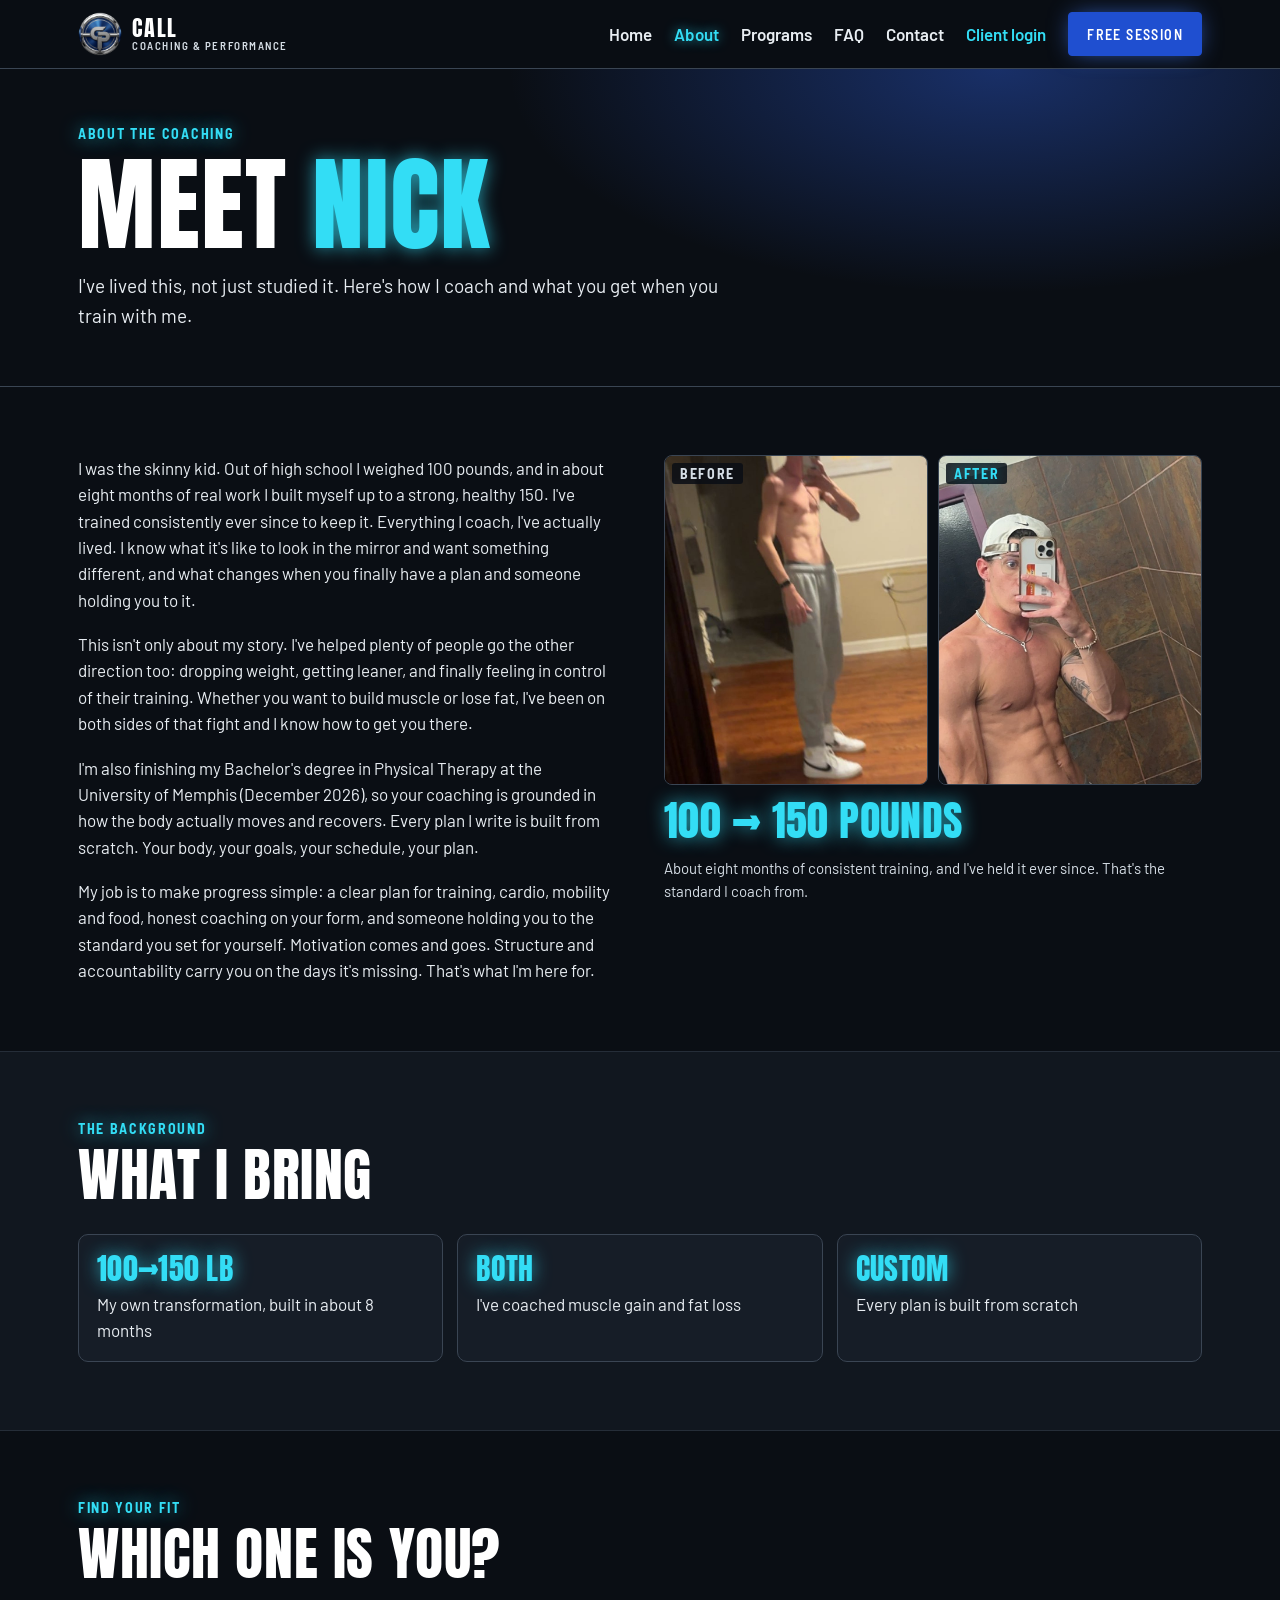
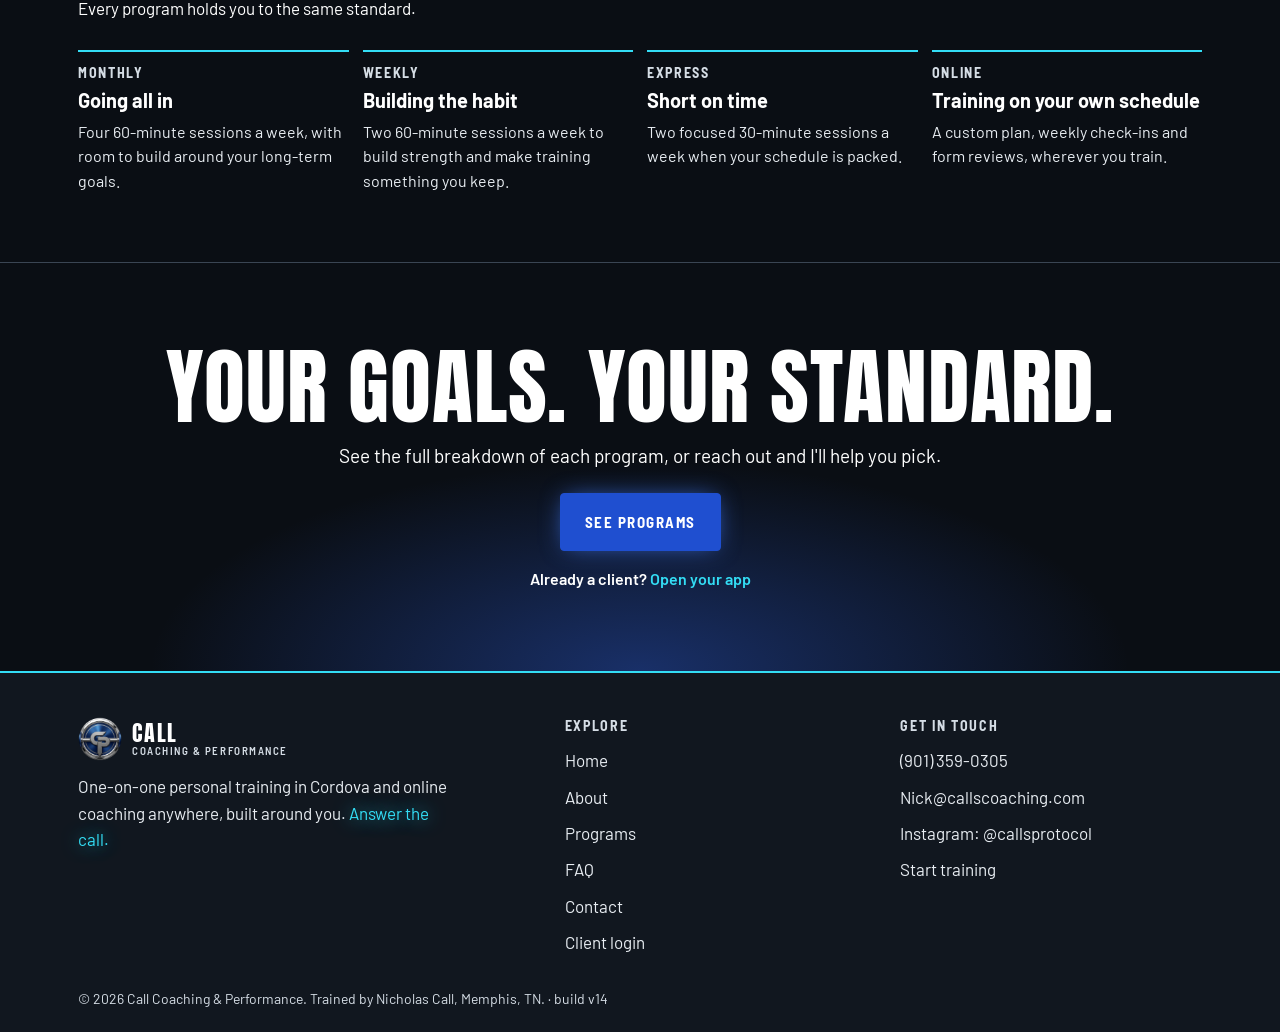
==== commit b0230fa9: "Add scan rescans every 4-6 weeks (build v14) Co-Authored-By: Claude Opus 5.5 <noreply@anthropic.com>" ====
--- a/about.html
+++ b/about.html
@@ -27,7 +27,7 @@
 <link rel="preconnect" href="https://fonts.googleapis.com">
 <link rel="preconnect" href="https://fonts.gstatic.com" crossorigin>
 <link rel="stylesheet" href="https://fonts.googleapis.com/css2?family=Anton&family=Barlow:wght@400;500;600;700&family=Barlow+Semi+Condensed:wght@500;600;700&display=swap">
-<link rel="stylesheet" href="call-v13.css">
+<link rel="stylesheet" href="call-v14.css">
 </head>
 <body>
 <header class="top"><div class="wrap top-in">
@@ -53,7 +53,7 @@
 <div><a class="brand" href="index.html"><img src="logo.png" alt="" width="44" height="44"><span><b class="an">Call</b><small>Coaching &amp; Performance</small></span></a><p>One-on-one personal training in Cordova and online coaching anywhere, built around you. <span class="glow">Answer the call.</span></p></div>
 <div><h2 class="lb">Explore</h2><a href="index.html">Home</a><a href="about.html">About</a><a href="memberships.html">Programs</a><a href="faq.html">FAQ</a><a href="contact.html">Contact</a><a href="https://app.callscoaching.com">Client login</a></div>
 <div><h2 class="lb">Get in touch</h2><a href="tel:+19013590305">(901)&nbsp;359-0305</a><a href="mailto:Nick@callscoaching.com">Nick@callscoaching.com</a><a href="https://www.instagram.com/callsprotocol" target="_blank" rel="noopener">Instagram: @callsprotocol</a><a href="contact.html">Start training</a></div>
-</div><div class="wrap legal">© <span id="yr">2026</span> Call Coaching &amp; Performance. Trained by Nicholas Call, Memphis, TN. · build v13</div></footer>
-<script src="call-v13.js"></script>
+</div><div class="wrap legal">© <span id="yr">2026</span> Call Coaching &amp; Performance. Trained by Nicholas Call, Memphis, TN. · build v14</div></footer>
+<script src="call-v14.js"></script>
 </body>
 </html>
--- a/call-v14.css
+++ b/call-v14.css
@@ -0,0 +1,40 @@
+:root{--bg:#0a0e14;--panel:#161d27;--panel2:#11171f;--line:#3a4553;--fg:#fff;--soft:#e8edf2;--dim:#d5dde5;--blue:#1f4fd0;--cyan:#33ddf5;--green:#6ee7a0;--amber:#ffc857;--violet:#c4b0ff;--c:var(--cyan);--d:'Anton',Impact,'Arial Narrow',sans-serif;--b:'Barlow',system-ui,sans-serif;--l:'Barlow Semi Condensed','Arial Narrow',sans-serif;color-scheme:dark}
+*{box-sizing:border-box}html{scroll-behavior:smooth;-webkit-text-size-adjust:100%}body{margin:0;background:var(--bg);color:var(--fg);font:17px/1.55 var(--b)}img{display:block;max-width:100%;height:auto}a{color:var(--cyan);text-decoration:none}p{margin:0}h1,h2,h3,ul,ol,figure,blockquote,dl,dd{margin:0;padding:0}li{list-style:none}
+:focus-visible{outline:2px solid var(--cyan);outline-offset:3px}
+.wrap{width:100%;max-width:1160px;margin:0 auto;padding-left:max(18px,env(safe-area-inset-left,0px));padding-right:max(18px,env(safe-area-inset-right,0px))}
+.an{font-family:var(--d);font-weight:400;text-transform:uppercase;letter-spacing:.01em;line-height:1.05;text-wrap:balance}
+.lb{font:700 14px var(--l);text-transform:uppercase;letter-spacing:.12em;color:var(--dim)}
+.glow{color:var(--c);text-shadow:0 0 18px color-mix(in srgb,var(--c) 70%,transparent)}.mut{color:var(--dim);font-size:15px}
+.btn{display:inline-flex;align-items:center;justify-content:center;min-height:50px;padding:8px 18px;border-radius:4px;border:1.5px solid var(--fg);background:none;color:var(--fg);font:700 14px var(--l);text-transform:uppercase;letter-spacing:.1em;text-align:center;cursor:pointer;transition:box-shadow .15s,transform .15s}.btn:hover{box-shadow:0 0 18px -3px var(--cyan);transform:translateY(-1px)}.btn.pri{background:var(--blue);border-color:var(--blue);color:#fff;box-shadow:0 0 24px -6px #3b6fe0}.btn.big{min-height:58px;font-size:15px;padding-inline:24px}
+.top{position:sticky;top:env(safe-area-inset-top,0px);z-index:20;background:rgba(10,14,20,.94);backdrop-filter:blur(8px);border-bottom:1px solid var(--line)}body::before{content:"";position:fixed;inset:0 0 auto;height:env(safe-area-inset-top,0px);z-index:30;background:var(--bg)}
+.top-in{display:flex;align-items:center;justify-content:space-between;gap:16px;min-height:68px}.brand{display:flex;align-items:center;gap:10px;color:#fff}.brand b{display:block;font-size:22px;letter-spacing:.08em}.brand small{display:block;font:600 11px var(--l);text-transform:uppercase;letter-spacing:.14em;color:var(--dim)}
+#menu{display:flex;align-items:center;gap:22px}#menu a{color:var(--soft);font-weight:600}#menu a[aria-current]{color:var(--cyan);text-shadow:0 0 12px rgba(51,221,245,.7)}#menu a:hover{color:#fff}#menu .btn{color:#fff;min-height:44px}#menu .login{color:var(--cyan)}
+.menu-btn{display:none;width:48px;height:48px;background:none;border:0;padding:12px;cursor:pointer;flex-direction:column;justify-content:center;gap:5px}.menu-btn i{display:block;height:2px;background:#fff}
+.hero{background:radial-gradient(700px 480px at 78% 12%,rgba(47,98,230,.42),transparent 70%);border-bottom:1px solid var(--line)}.hero-in{display:grid;grid-template-columns:minmax(0,1.15fr) minmax(0,.85fr);gap:48px;align-items:center;padding-block:64px}.hero h1{font-size:clamp(68px,10.5vw,132px);line-height:.98;margin:12px 0 20px}.hero p{font-size:19px;max-width:60ch}.hero-btns{display:flex;flex-wrap:wrap;gap:12px;margin:24px 0 12px}.client-line{margin:12px 0 24px;font-size:16px;font-weight:600}.cta .client-line{margin:16px 0 0;font-size:16px}
+.hero-pic img{width:100%;max-width:480px;margin:0 auto;filter:drop-shadow(0 0 34px rgba(51,221,245,.32))}
+.stats{display:grid;grid-template-columns:repeat(3,minmax(0,1fr));gap:18px;border-top:1px solid var(--line);padding-top:18px}.stats dt{font-size:30px}.stats dd{color:var(--dim);font-size:14px;line-height:1.3;margin-top:4px}
+.sec{padding-block:68px}.sec.alt{background:var(--panel2);border-block:1px solid #252d38}.sh{max-width:720px;margin-bottom:28px}.sh h2,.split h2{font-size:clamp(38px,5vw,58px);margin:8px 0 10px}.lead{font-size:20px;color:var(--soft)}
+.split{display:grid;grid-template-columns:minmax(0,1fr) minmax(0,1fr);gap:48px;align-items:start}.stack{display:grid;gap:14px;min-width:0}
+.steps{display:grid;grid-template-columns:repeat(4,minmax(0,1fr));gap:18px;counter-reset:s}.steps li{counter-increment:s;border-top:2px solid var(--cyan);padding-top:14px}.steps li::before{content:counter(s);display:block;font:400 34px var(--d);color:var(--cyan);text-shadow:0 0 14px rgba(51,221,245,.7)}.steps h3{font-size:20px;margin:6px 0}.steps p{color:var(--soft);font-size:16px}
+.ticks{display:grid;gap:9px;margin:14px 0}.ticks li{position:relative;padding-left:28px;color:var(--soft)}.ticks li::before{content:"✓";position:absolute;left:0;top:0;color:var(--cyan);font-weight:800}.ticks.big{margin:0;gap:14px}.ticks.big li{font-size:19px;font-weight:500;color:#fff}
+.pillars{display:grid;grid-template-columns:repeat(4,minmax(0,1fr));gap:14px}.pillars article{background:var(--panel2);border:1.5px solid var(--c);border-radius:10px;padding:20px}.pillars h3{font-size:36px;margin:6px 0 8px}.pillars p{color:var(--soft);font-size:16px}
+.progs{display:grid;grid-template-columns:repeat(4,minmax(0,1fr));gap:14px;align-items:stretch}.prog{display:flex;flex-direction:column;background:var(--panel);border:1px solid var(--line);border-radius:10px;padding:18px;min-width:0;scroll-margin-top:90px}.prog.best{border:1.5px solid var(--cyan);box-shadow:0 0 34px -14px var(--cyan)}.prog-top{display:flex;justify-content:space-between;gap:8px;min-height:38px;align-items:flex-start}.prog h2,.prog h3{color:#fff;font-size:15px}.tag{font:700 12px var(--l);text-transform:uppercase;letter-spacing:.08em;color:var(--violet);text-align:right}.price{display:flex;align-items:baseline;gap:5px;flex-wrap:wrap;margin:4px 0 8px}.price b{font-size:46px}.len{margin-left:auto;padding:2px 8px;border:1.5px solid var(--cyan);border-radius:3px;font:700 12px var(--l);text-transform:uppercase;letter-spacing:.08em;color:var(--cyan);text-shadow:0 0 10px rgba(51,221,245,.7);white-space:nowrap}.prog .s{font-weight:600;line-height:1.3;margin-bottom:6px}.prog .btn{margin-top:auto}.prog>.mut{margin-bottom:16px}
+.fulls{grid-template-columns:repeat(2,minmax(0,1fr))}.prog.full p:not(.s):not(.mut){color:var(--soft)}.prog.full .btn{margin-top:auto}.prog.full ul{margin-bottom:18px}
+.scan{color:var(--cyan);font-weight:700;font-size:15px;line-height:1.3;margin-bottom:6px}.targets{display:grid;grid-template-columns:repeat(4,minmax(0,1fr));gap:14px}.targets article{background:var(--panel);border:1.5px solid var(--c);border-radius:10px;padding:18px}.targets h3{font-size:28px;margin-bottom:8px}.targets p{color:var(--soft);font-size:16px}.scan-also{margin-top:16px;font-weight:600}.scan-note{margin-top:6px}.app .phones{display:grid;grid-template-columns:repeat(2,minmax(0,1fr));gap:14px;max-width:520px;margin-left:auto}.phones img{border-radius:18px;border:1.5px solid var(--line);box-shadow:0 0 34px -18px var(--cyan)}.phones figcaption{grid-column:1/-1;text-align:center;color:var(--dim);font-size:14px}
+.ba{display:grid;grid-template-columns:repeat(2,minmax(0,1fr));gap:10px}.ba div{position:relative}.ba img{width:100%;aspect-ratio:4/5;object-fit:cover;border-radius:8px;border:1px solid var(--line)}.ba figcaption{position:absolute;left:8px;top:8px;background:rgba(10,14,20,.85);padding:2px 8px;border-radius:3px}.quote .an{font-size:clamp(38px,5vw,56px);margin-bottom:14px}.quote p{font-size:19px;color:var(--soft)}.quote footer{margin:12px 0;font-weight:700}.quote .mut{font-size:14px}.bigstat{font-size:42px}
+.ig{display:grid;grid-template-columns:repeat(3,minmax(0,1fr));gap:10px}.ig img{width:100%;aspect-ratio:1;object-fit:cover;border-radius:8px}.ig-btn{margin-top:16px}
+.motd{padding-block:64px;border-block:1px solid var(--line);text-align:center;background:radial-gradient(600px 240px at 50% 50%,rgba(47,98,230,.3),transparent 70%)}.motd blockquote{font-size:clamp(30px,4.6vw,52px);max-width:22ch;margin:14px auto}
+.cta{padding-block:80px;text-align:center;background:radial-gradient(700px 300px at 50% 100%,rgba(47,98,230,.4),transparent 70%);border-top:1px solid var(--line)}.cta h2{font-size:clamp(46px,7vw,84px);margin-bottom:10px}.cta p{font-size:19px;margin-bottom:22px}
+.pagehead{padding-block:56px;background:radial-gradient(700px 320px at 78% 0,rgba(47,98,230,.4),transparent 70%);border-bottom:1px solid var(--line)}.pagehead h1{font-size:clamp(56px,9vw,104px);margin:8px 0 12px}.pagehead p{font-size:19px;max-width:62ch;color:var(--soft)}
+.prose{display:grid;gap:18px}.prose p{max-width:65ch;color:var(--soft)}
+.tiles{display:grid;grid-template-columns:repeat(3,minmax(0,1fr));gap:14px}.tiles>div{background:var(--panel);border:1px solid var(--line);border-radius:10px;padding:18px}.tiles b{display:block;font-size:30px;margin-bottom:6px}.tiles span{color:var(--soft)}.rules{grid-template-columns:repeat(4,minmax(0,1fr))}.rules b{font-size:19px}
+.fit{display:grid;grid-template-columns:repeat(4,minmax(0,1fr));gap:14px}.fit article{border-top:2px solid var(--cyan);padding-top:12px}.fit b{display:block;font-size:20px;margin:4px 0}.fit p{color:var(--soft);font-size:16px}
+.pay{display:flex;flex-wrap:wrap;gap:12px;align-items:center;margin-top:22px}.pay>div:last-child{display:flex;flex-wrap:wrap;gap:8px}.pay span{padding:6px 12px;border:1px solid #8a97a4;border-radius:4px;font-weight:600}
+.faq{max-width:820px;display:grid;gap:8px}details{background:var(--panel);border:1px solid var(--line);border-radius:8px;padding:0 16px}summary{min-height:58px;display:flex;align-items:center;font-weight:600;font-size:18px;cursor:pointer;padding-block:10px}details[open]{border-color:var(--cyan)}details p{padding-bottom:16px;color:var(--soft)}
+.card{background:var(--panel);border:1px solid var(--line);border-radius:10px;padding:20px;min-width:0}form label{display:block;font-weight:600;font-size:15px}input,select,textarea{display:block;width:100%;margin-top:5px;min-height:50px;padding:0 12px;font:400 16px var(--b);color:#fff;background:var(--bg);border:1px solid #8a97a4;border-radius:6px}textarea{padding-block:10px;resize:vertical}::placeholder{color:#8a97a4}.two{display:grid;grid-template-columns:repeat(2,minmax(0,1fr));gap:12px}.hp{position:absolute!important;left:-9999px;width:1px;height:1px;opacity:0}.status:empty{display:none}.status{font-weight:600;color:var(--green)}.status.err{color:var(--amber)}
+.contact h2{font-size:42px}.contact-row{display:block;background:var(--panel);border:1px solid var(--line);border-radius:8px;padding:12px 16px;color:#fff}.contact-row b{display:block;font-size:19px;overflow-wrap:anywhere}.contact-row:hover{border-color:var(--cyan)}
+.foot{border-top:2px solid var(--cyan);padding-block:44px 22px;background:var(--panel2)}.foot-in{display:grid;grid-template-columns:1.5fr 1fr 1fr;gap:34px}.foot p{margin-top:12px;color:var(--soft);max-width:38ch}.foot h2{margin-bottom:8px}.foot-in>div>a:not(.brand){display:block;padding:5px 0;color:var(--soft)}.legal{margin-top:28px;color:var(--dim);font-size:14px}
+@media(max-width:960px){.menu-btn{display:flex}#menu{display:none;position:absolute;left:0;right:0;top:100%;flex-direction:column;align-items:stretch;gap:0;background:var(--bg);border-bottom:2px solid var(--cyan);padding:8px max(18px,env(safe-area-inset-right,0px)) 16px max(18px,env(safe-area-inset-left,0px))}#menu.open{display:flex}#menu a:not(.btn){display:flex;align-items:center;min-height:50px;border-bottom:1px solid var(--line)}#menu .btn{margin-top:12px;min-height:52px}.top-in{position:relative}.steps,.pillars,.progs,.rules,.fit,.targets{grid-template-columns:repeat(2,minmax(0,1fr))}.hero-in{gap:32px}.fulls{grid-template-columns:minmax(0,1fr)}}
+@media(max-width:760px){.hero-in,.split,.foot-in{grid-template-columns:minmax(0,1fr)}.hero-in{padding-block:36px}.hero-pic{order:-1}.hero-pic img{max-width:230px}.sec{padding-block:50px}.stats dt{font-size:21px}.scan{color:var(--cyan);font-weight:700;font-size:15px;line-height:1.3;margin-bottom:6px}.targets{display:grid;grid-template-columns:repeat(4,minmax(0,1fr));gap:14px}.targets article{background:var(--panel);border:1.5px solid var(--c);border-radius:10px;padding:18px}.targets h3{font-size:28px;margin-bottom:8px}.targets p{color:var(--soft);font-size:16px}.scan-also{margin-top:16px;font-weight:600}.scan-note{margin-top:6px}.app .phones{margin:0 auto}.tiles{grid-template-columns:minmax(0,1fr)}}
+@media(max-width:520px){.steps,.pillars,.progs,.rules,.fit,.two,.targets{grid-template-columns:minmax(0,1fr)}.hero-btns .btn{width:100%}.stats{gap:10px}.stats dd{font-size:13px}.prog-top{min-height:0}.hero p{font-size:18px}}
+@media(prefers-reduced-motion:reduce){*{scroll-behavior:auto!important;transition:none!important}}
